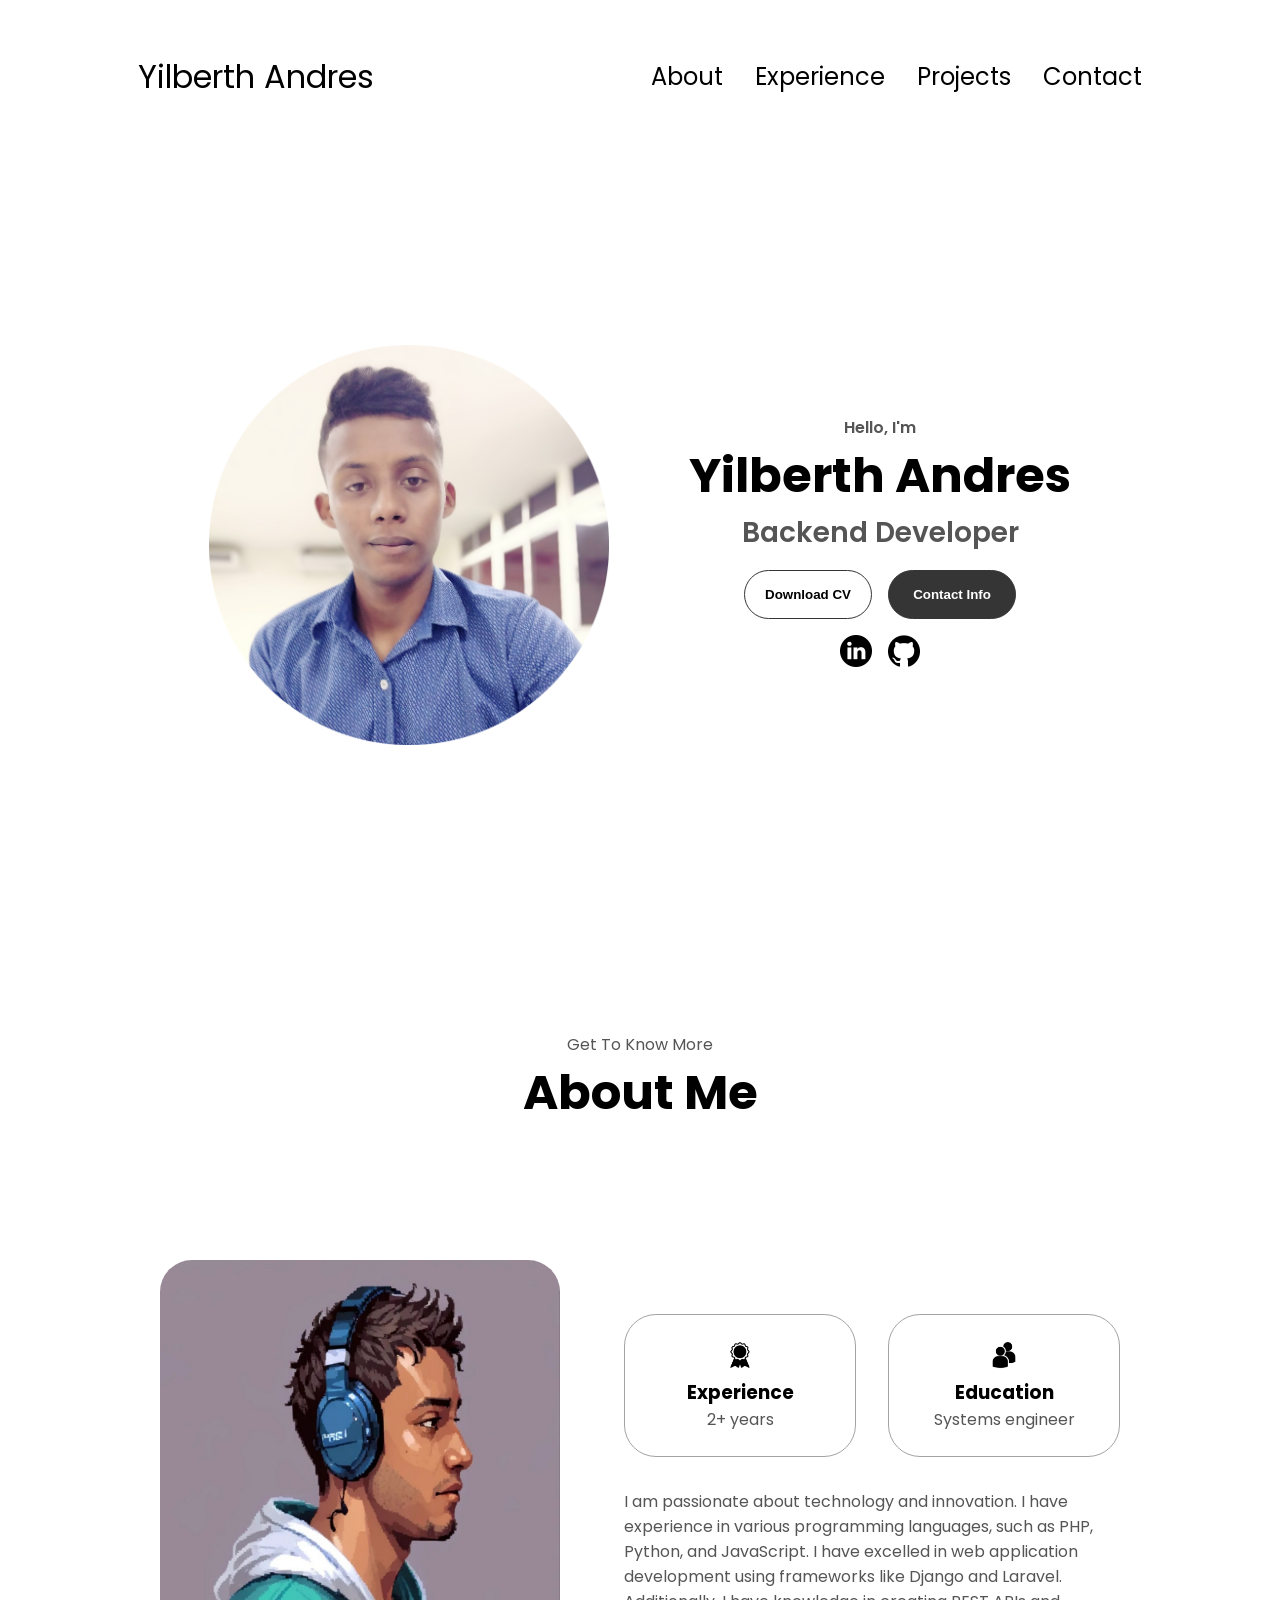
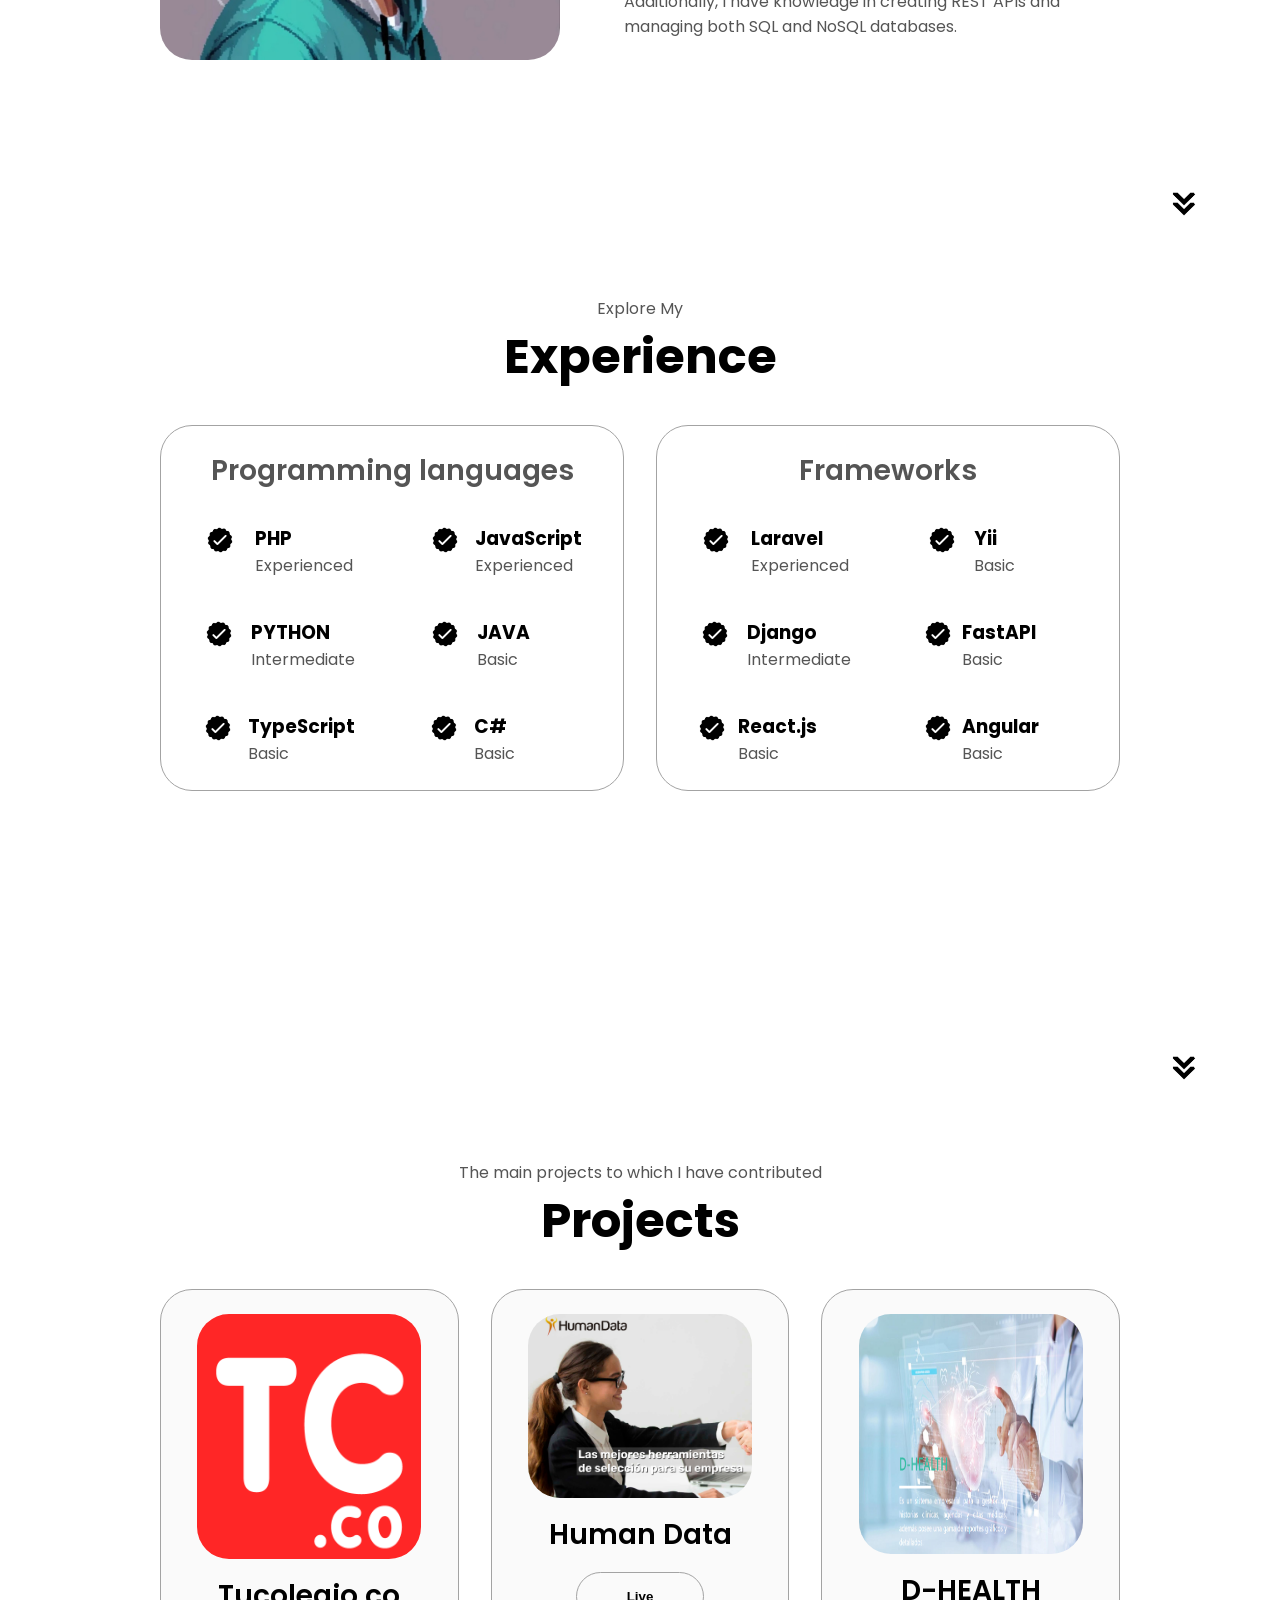
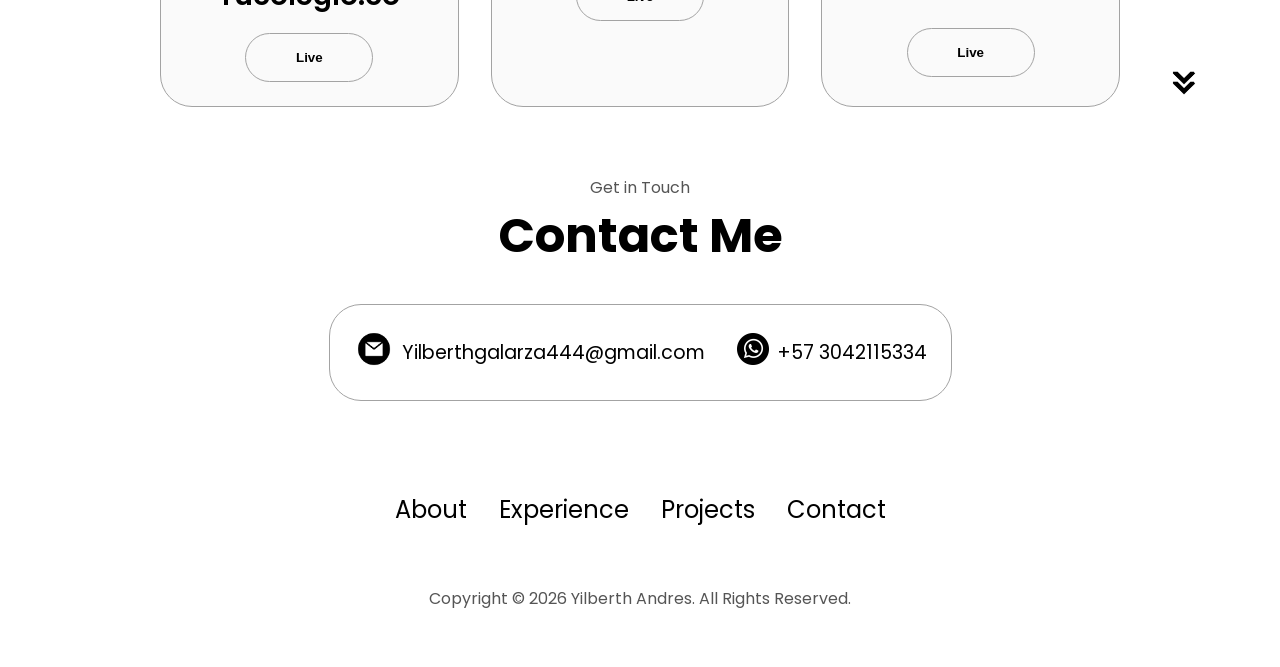
==== index.html @ 3571b776 "first commit" ====
<!DOCTYPE html>
<html lang="en">
  <head>
    <meta charset="UTF-8" />
    <meta http-equiv="X-UA-Compatible" content="IE=edge" />
    <meta name="viewport" content="width=device-width, initial-scale=1.0" />
    <title>Portfolio</title>
    <link rel="icon" href="assets\favicon.ico" type="image/x-icon">
    <link rel="shortcut icon" href="assets\favicon.ico" type="image/x-icon">
    <link rel="stylesheet" href="style.css" />
    <link rel="stylesheet" href="mediaqueries.css" />
  </head>
  <body>
    <nav id="desktop-nav">
      <div class="logo">Yilberth Andres</div>
      <div>
        <ul class="nav-links">
          <li><a href="#about">About</a></li>
          <li><a href="#experience">Experience</a></li>
          <li><a href="#projects">Projects</a></li>
          <li><a href="#contact">Contact</a></li>
        </ul>
      </div>
    </nav>
    <nav id="hamburger-nav">
      <div class="logo">Yilberth Andres</div>
      <div class="hamburger-menu">
        <div class="hamburger-icon" onclick="toggleMenu()">
          <span></span>
          <span></span>
          <span></span>
        </div>
        <div class="menu-links">
          <li><a href="#about" onclick="toggleMenu()">About</a></li>
          <li><a href="#experience" onclick="toggleMenu()">Experience</a></li>
          <li><a href="#projects" onclick="toggleMenu()">Projects</a></li>
          <li><a href="#contact" onclick="toggleMenu()">Contact</a></li>
        </div>
      </div>
    </nav>
    <section id="profile">
      <div class="section__pic-container">
        <img src="assets/perfil.png" alt="Yilberth Andres profile picture" />
      </div>
      <div class="section__text">
        <p class="section__text__p1">Hello, I'm</p>
        <h1 class="title">Yilberth Andres</h1>
        <p class="section__text__p2">Backend Developer</p>
        <div class="btn-container">
          <button
            class="btn btn-color-2"
            onclick="window.open('./assets/hv.pdf')"
          >
            Download CV
          </button>
          <button class="btn btn-color-1" onclick="location.href='#contact'">
            Contact Info
          </button>
        </div>
        <div id="socials-container">
          <a href="https://www.linkedin.com/in/yilberth-galarza-25a863248/" target="_blank">
              <img src="./assets/linkedin.png" alt="My LinkedIn profile" class="icon">
          </a>
          <a href="https://github.com/YilberthAndres" target="_blank">
              <img src="./assets/github.png" alt="My Github profile" class="icon">
          </a>
      </div>
      
      </div>
    </section>
    <section id="about">
      <p class="section__text__p1">Get To Know More</p>
      <h1 class="title">About Me</h1>
      <div class="section-container">
        <div class="section__pic-container">
          <img
            src="./assets/perfil2.jpg"
            alt="Profile picture"
            class="about-pic"
          />
        </div>
        <div class="about-details-container">
          <div class="about-containers">
            <div class="details-container">
              <img
                src="./assets/experience.png"
                alt="Experience icon"
                class="icon"
              />
              <h3>Experience</h3>
              <p>2+ years <br /></p>
            </div>
            <div class="details-container">
              <img
                src="./assets/education.png"
                alt="Education icon"
                class="icon"
              />
              <h3>Education</h3>
              <p>Systems engineer</p>
            </div>
          </div>
          <div class="text-container">
            <p>
              I am passionate about technology and innovation. I have experience
              in various programming languages, such as PHP, Python, and
              JavaScript. I have excelled in web application development using
              frameworks like Django and Laravel. Additionally, I have knowledge
              in creating REST APIs and managing both SQL and NoSQL databases.
            </p>
          </div>
        </div>
      </div>
      <img
        src="./assets/arrow.png"
        alt="Arrow icon"
        class="icon arrow"
        onclick="location.href='#experience'"
      />
    </section>
    <section id="experience">
      <p class="section__text__p1">Explore My</p>
      <h1 class="title">Experience</h1>
      <div class="experience-details-container">
        <div class="about-containers">
          <div class="details-container">
            <h2 class="experience-sub-title">Programming languages</h2>
            <div class="article-container">
              <article>
                <img
                  src="./assets/checkmark.png"
                  alt="Experience icon"
                  class="icon"
                />
                <div>
                  <h3>PHP</h3>
                  <p>Experienced</p>
                </div>
              </article>
              <article>
                <img
                  src="./assets/checkmark.png"
                  alt="Experience icon"
                  class="icon"
                />
                <div>
                  <h3>JavaScript</h3>
                  <p>Experienced</p>
                </div>
              </article>
              <article>
                <img
                  src="./assets/checkmark.png"
                  alt="Experience icon"
                  class="icon"
                />
                <div>
                  <h3>PYTHON</h3>
                  <p>Intermediate</p>
                </div>
              </article>
              <article>
                <img
                  src="./assets/checkmark.png"
                  alt="Experience icon"
                  class="icon"
                />
                <div>
                  <h3>
                    JAVA&nbsp;&nbsp;&nbsp;&nbsp;&nbsp;&nbsp;&nbsp;&nbsp;&nbsp;&nbsp;&nbsp;&nbsp;&nbsp;
                  </h3>
                  <p>Basic</p>
                </div>
              </article>
              <article>
                <img
                  src="./assets/checkmark.png"
                  alt="Experience icon"
                  class="icon"
                />
                <div>
                  <h3>TypeScript</h3>
                  <p>Basic</p>
                </div>
              </article>
              <article>
                <img
                  src="./assets/checkmark.png"
                  alt="Experience icon"
                  class="icon"
                />
                <div>
                  <h3>
                    C#&nbsp;&nbsp;&nbsp;&nbsp;&nbsp;&nbsp;&nbsp;&nbsp;&nbsp;&nbsp;&nbsp;&nbsp;&nbsp;&nbsp;&nbsp;&nbsp;&nbsp;&nbsp;&nbsp;
                  </h3>
                  <p>Basic</p>
                </div>
              </article>
            </div>
          </div>
          <div class="details-container">
            <h2 class="experience-sub-title">Frameworks</h2>
            <div class="article-container">
              <article>
                <img
                  src="./assets/checkmark.png"
                  alt="Experience icon"
                  class="icon"
                />
                <div>
                  <h3>Laravel</h3>
                  <p>Experienced</p>
                </div>
              </article>
              <article>
                <img
                  src="./assets/checkmark.png"
                  alt="Experience icon"
                  class="icon"
                />
                <div>
                  <h3>
                    Yii&nbsp;&nbsp;&nbsp;&nbsp;&nbsp;&nbsp;&nbsp;&nbsp;&nbsp;&nbsp;&nbsp;&nbsp;&nbsp;&nbsp;&nbsp;&nbsp;&nbsp;&nbsp;&nbsp;&nbsp;
                  </h3>
                  <p>Basic</p>
                </div>
              </article>
              <article>
                <img
                  src="./assets/checkmark.png"
                  alt="Experience icon"
                  class="icon"
                />
                <div>
                  <h3>Django</h3>
                  <p>Intermediate</p>
                </div>
              </article>
              <article>
                <img
                  src="./assets/checkmark.png"
                  alt="Experience icon"
                  class="icon"
                />
                <div>
                  <h3>
                    FastAPI&nbsp;&nbsp;&nbsp;&nbsp;&nbsp;&nbsp;&nbsp;&nbsp;&nbsp;&nbsp;&nbsp;&nbsp;&nbsp;&nbsp;
                  </h3>
                  <p>Basic</p>
                </div>
              </article>
              <article>
                <img
                  src="./assets/checkmark.png"
                  alt="Experience icon"
                  class="icon"
                />
                <div>
                  <h3>
                    React.js&nbsp;&nbsp;&nbsp;&nbsp;&nbsp;&nbsp;&nbsp;&nbsp;&nbsp;
                  </h3>
                  <p>Basic</p>
                </div>
              </article>
              <article>
                <img
                  src="./assets/checkmark.png"
                  alt="Experience icon"
                  class="icon"
                />
                <div>
                  <h3>
                    Angular&nbsp;&nbsp;&nbsp;&nbsp;&nbsp;&nbsp;&nbsp;&nbsp;&nbsp;&nbsp;&nbsp;&nbsp;&nbsp;&nbsp;
                  </h3>
                  <p>Basic</p>
                </div>
              </article>
            </div>
          </div>
        </div>
      </div>
      <img
        src="./assets/arrow.png"
        alt="Arrow icon"
        class="icon arrow"
        onclick="location.href='#projects'"
      />
    </section>
    <section id="projects">
      <p class="section__text__p1">The main projects to which I have contributed</p>
      <h1 class="title">Projects</h1>
      <div class="experience-details-container">
        <div class="about-containers">
            <div class="details-container color-container">
                <div class="article-container">
                    <img src="./assets/tc.png" alt="Tucolegio.co" class="project-img" style="height: 245px;">
                </div>
                <h2 class="experience-sub-title project-title">Tucolegio.co</h2>
                <div class="btn-container">
                    <!-- <button class="btn btn-color-2 project-btn">
                        Info
                    </button> -->
                    <a href="https://tucolegio.co" target="_blank">
                        <button class="btn btn-color-2 project-btn">
                            Live
                        </button>
                    </a>
                </div>
            </div>
            <div class="details-container color-container">
                <div class="article-container">
                    <img src="./assets/hd.png" alt="Human Data" class="project-img" style="height: 90%;">
                </div>
                <h2 class="experience-sub-title project-title">Human Data</h2>
                <div class="btn-container">
                    <!-- <button class="btn btn-color-2 project-btn">
                        Info
                    </button> -->
                    <a href="https://humandata.com.co/" target="_blank">
                        <button class="btn btn-color-2 project-btn">
                            Live
                        </button>
                    </a>
                </div>
            </div>
            <div class="details-container color-container">
                <div class="article-container">
                    <img src="./assets/h.png" alt="D-HEALTH" class="project-img" style="height: 240px;">
                </div>
                <h2 class="experience-sub-title project-title">D-HEALTH</h2>
                <div class="btn-container">
                    <!-- <button class="btn btn-color-2 project-btn">
                        Info
                    </button> -->
                    <a  target="_blank">
                        <button class="btn btn-color-2 project-btn">
                            Live
                        </button>
                    </a>
                </div>
            </div>
        </div>
    </div>
    
      <img
        src="./assets/arrow.png"
        alt="Arrow icon"
        class="icon arrow"
        onclick="location.href='#contact'"
      />
    </section>
    <section id="contact">
      <p class="section__text__p1">Get in Touch</p>
      <h1 class="title">Contact Me</h1>
      <div class="contact-info-upper-container">
        <div class="contact-info-container">
            <a href="mailto:yilberthgalarza444@gmail.com" target="_blank">
                <img src="./assets/email.png" alt="Email icon" class="icon contact-icon email-icon">
            </a>
            <p><a href="mailto:yilberthgalarza444@gmail.com" target="_blank">Yilberthgalarza444@gmail.com</a></p>
        </div>
        <div class="contact-info-container">
            <a href="https://wa.me/+573042115334" target="_blank">
                <img src="./assets/whatsapp.png" alt="Whatsapp icon" class="icon contact-icon">
            </a>
            <p><a href="https://wa.me/+573042115334" target="_blank">+57 3042115334</a></p>
        </div>
    </div>
    
    </section>
    <footer>
      <nav>
        <div class="nav-links-container">
          <ul class="nav-links">
            <li><a href="#about">About</a></li>
            <li><a href="#experience">Experience</a></li>
            <li><a href="#projects">Projects</a></li>
            <li><a href="#contact">Contact</a></li>
          </ul>
        </div>
      </nav>
      <p>Copyright &#169; <span id="year"></span> Yilberth Andres. All Rights Reserved.</p>
    </footer>
    <script src="script.js?v1"></script>
  </body>
</html>
---- style.css ----
/* GENERAL */

@import url("https://fonts.googleapis.com/css2?family=Poppins:wght@300;400;500;600&display=swap");

* {
  margin: 0;
  padding: 0;
}

body {
  font-family: "Poppins", sans-serif;
}

html {
  scroll-behavior: smooth;
}

p {
  color: rgb(85, 85, 85);
}

/* TRANSITION */

a,
.btn {
  transition: all 300ms ease;
}

/* DESKTOP NAV */

nav,
.nav-links {
  display: flex;
}

nav {
  justify-content: space-around;
  align-items: center;
  height: 17vh;
}

.nav-links {
  gap: 2rem;
  list-style: none;
  font-size: 1.5rem;
}

a {
  color: black;
  text-decoration: none;
  text-decoration-color: white;
}

a:hover {
  color: grey;
  text-decoration: underline;
  text-underline-offset: 1rem;
  text-decoration-color: rgb(181, 181, 181);
}

.logo {
  font-size: 2rem;
}

.logo:hover {
  cursor: default;
}

/* HAMBURGER MENU */

#hamburger-nav {
  display: none;
}

.hamburger-menu {
  position: relative;
  display: inline-block;
}

.hamburger-icon {
  display: flex;
  flex-direction: column;
  justify-content: space-between;
  height: 24px;
  width: 30px;
  cursor: pointer;
}

.hamburger-icon span {
  width: 100%;
  height: 2px;
  background-color: black;
  transition: all 0.3 ease-in-out;
}

.menu-links {
  position: absolute;
  top: 100%;
  right: 0;
  background-color: white;
  width: fit-content;
  max-height: 0;
  overflow: hidden;
  transition: all 0.3 ease-in-out;
}

.menu-links a {
  display: block;
  padding: 10px;
  text-align: center;
  font-size: 1.5rem;
  color: black;
  text-decoration: none;
  transition: all 0.3 ease-in-out;
}

.menu-links li {
  list-style: none;
}

.menu-links.open {
  max-height: 300px;
}

.hamburger-icon.open span:first-child {
  transform: rotate(45deg) translate(10px, 5px);
}

.hamburger-icon.open span:nth-child(2) {
  opacity: 0;
}

.hamburger-icon.open span:last-child {
  transform: rotate(-45deg) translate(10px, -5px);
}

.hamburger-icon span:first-child {
  transform: none;
}

.hamburger-icon span:first-child {
  opacity: 1;
}

.hamburger-icon span:first-child {
  transform: none;
}

/* SECTIONS */

section {
  padding-top: 4vh;
  height: 96vh;
  margin: 0 10rem;
  box-sizing: border-box;
  min-height: fit-content;
}

.section-container {
  display: flex;
}

/* PROFILE SECTION */

#profile {
  display: flex;
  justify-content: center;
  gap: 5rem;
  height: 80vh;
}

.section__pic-container {
  display: flex;
  height: 400px;
  width: 400px;
  margin: auto 0;
}

.section__text {
  align-self: center;
  text-align: center;
}

.section__text p {
  font-weight: 600;
}

.section__text__p1 {
  text-align: center;
}

.section__text__p2 {
  font-size: 1.75rem;
  margin-bottom: 1rem;
}

.title {
  font-size: 3rem;
  text-align: center;
}

#socials-container {
  display: flex;
  justify-content: center;
  margin-top: 1rem;
  gap: 1rem;
}

/* ICONS */

.icon {
  cursor: pointer;
  height: 2rem;
}

/* BUTTONS */

.btn-container {
  display: flex;
  justify-content: center;
  gap: 1rem;
}

.btn {
  font-weight: 600;
  transition: all 300ms ease;
  padding: 1rem;
  width: 8rem;
  border-radius: 2rem;
}

.btn-color-1,
.btn-color-2 {
  border: rgb(53, 53, 53) 0.1rem solid;
}

.btn-color-1:hover,
.btn-color-2:hover {
  cursor: pointer;
}

.btn-color-1,
.btn-color-2:hover {
  background: rgb(53, 53, 53);
  color: white;
}

.btn-color-1:hover {
  background: rgb(0, 0, 0);
}

.btn-color-2 {
  background: none;
}

.btn-color-2:hover {
  border: rgb(255, 255, 255) 0.1rem solid;
}

.btn-container {
  gap: 1rem;
}

/* ABOUT SECTION */

#about {
  position: relative;
}

.about-containers {
  gap: 2rem;
  margin-bottom: 2rem;
  margin-top: 2rem;
}

.about-details-container {
  justify-content: center;
  flex-direction: column;
}

.about-containers,
.about-details-container {
  display: flex;
}

.about-pic {
  border-radius: 2rem;
}

.arrow {
  position: absolute;
  right: -5rem;
  bottom: 2.5rem;
}

.details-container {
  padding: 1.5rem;
  flex: 1;
  background: white;
  border-radius: 2rem;
  border: rgb(53, 53, 53) 0.1rem solid;
  border-color: rgb(163, 163, 163);
  text-align: center;
}

.section-container {
  gap: 4rem;
  height: 80%;
}

.section__pic-container {
  height: 400px;
  width: 400px;
  margin: auto 0;
}

/* EXPERIENCE SECTION */

#experience {
  position: relative;
}

.experience-sub-title {
  color: rgb(85, 85, 85);
  font-weight: 600;
  font-size: 1.75rem;
  margin-bottom: 2rem;
}

.experience-details-container {
  display: flex;
  justify-content: center;
  flex-direction: column;
}

.article-container {
  display: flex;
  text-align: initial;
  flex-wrap: wrap;
  flex-direction: row;
  gap: 2.5rem;
  justify-content: space-around;
}

article {
  display: flex;
  width: 10rem;
  justify-content: space-around;
  gap: 0.5rem;
}

article .icon {
  cursor: default;
}

/* PROJECTS SECTION */

#projects {
  position: relative;
}

.color-container {
  border-color: rgb(163, 163, 163);
  background: rgb(250, 250, 250);
}

.project-img {
  border-radius: 2rem;
  width: 90%;
  
}

.project-title {
  margin: 1rem;
  color: black;
}

.project-btn {
  color: black;
  border-color: rgb(163, 163, 163);
}

/* CONTACT */

#contact {
  display: flex;
  justify-content: center;
  flex-direction: column;
  height: 70vh;
}

.contact-info-upper-container {
  display: flex;
  justify-content: center;
  border-radius: 2rem;
  border: rgb(53, 53, 53) 0.1rem solid;
  border-color: rgb(163, 163, 163);
  background: (250, 250, 250);
  margin: 2rem auto;
  padding: 0.5rem;
}

.contact-info-container {
  display: flex;
  align-items: center;
  justify-content: center;
  gap: 0.5rem;
  margin: 1rem;
}

.contact-info-container p {
  font-size: larger;
}

.contact-icon {
  cursor: default;
}

.email-icon {
  height: 2.5rem;
}

/* FOOTER SECTION */

footer {
  height: 26vh;
  margin: 0 1rem;
}

footer p {
  text-align: center;
}
---- mediaqueries.css ----
@media screen and (max-width: 1400px) {
  #profile {
    height: 83vh;
    margin-bottom: 6rem;
  }
  .about-containers {
    flex-wrap: wrap;
  }
  #contact,
  #projects {
    height: fit-content;
  }
}

@media screen and (max-width: 1200px) {
  #desktop-nav {
    display: none;
  }
  #hamburger-nav {
    display: flex;
  }
  #experience,
  .experience-details-container {
    margin-top: 2rem;
  }
  #profile,
  .section-container {
    display: block;
  }
  .arrow {
    display: none;
  }
  section,
  .section-container {
    height: fit-content;
  }
  section {
    margin: 0 5%;
  }
  .section__pic-container {
    width: 275px;
    height: 275px;
    margin: 0 auto 2rem;
  }
  .about-containers {
    margin-top: 0;
  }
}

@media screen and (max-width: 600px) {
  #contact,
  footer {
    height: 40vh;
  }
  #profile {
    height: 83vh;
    margin-bottom: 0;
  }
  article {
    font-size: 1rem;
  }
  footer nav {
    height: fit-content;
    margin-bottom: 2rem;
  }
  .about-containers,
  .contact-info-upper-container,
  .btn-container {
    flex-wrap: wrap;
  }
  .contact-info-container {
    margin: 0;
  }
  .contact-info-container p,
  .nav-links li a {
    font-size: 1rem;
  }
  .experience-sub-title {
    font-size: 1.25rem;
  }
  .logo {
    font-size: 1.5rem;
  }
  .nav-links {
    flex-direction: column;
    gap: 0.5rem;
    text-align: center;
  }
  .section__pic-container {
    width: auto;
    height: 46vw;
    justify-content: center;
  }
  .section__text__p2 {
    font-size: 1.25rem;
  }
  .title {
    font-size: 2rem;
  }
  .text-container {
    text-align: justify;
  }
}
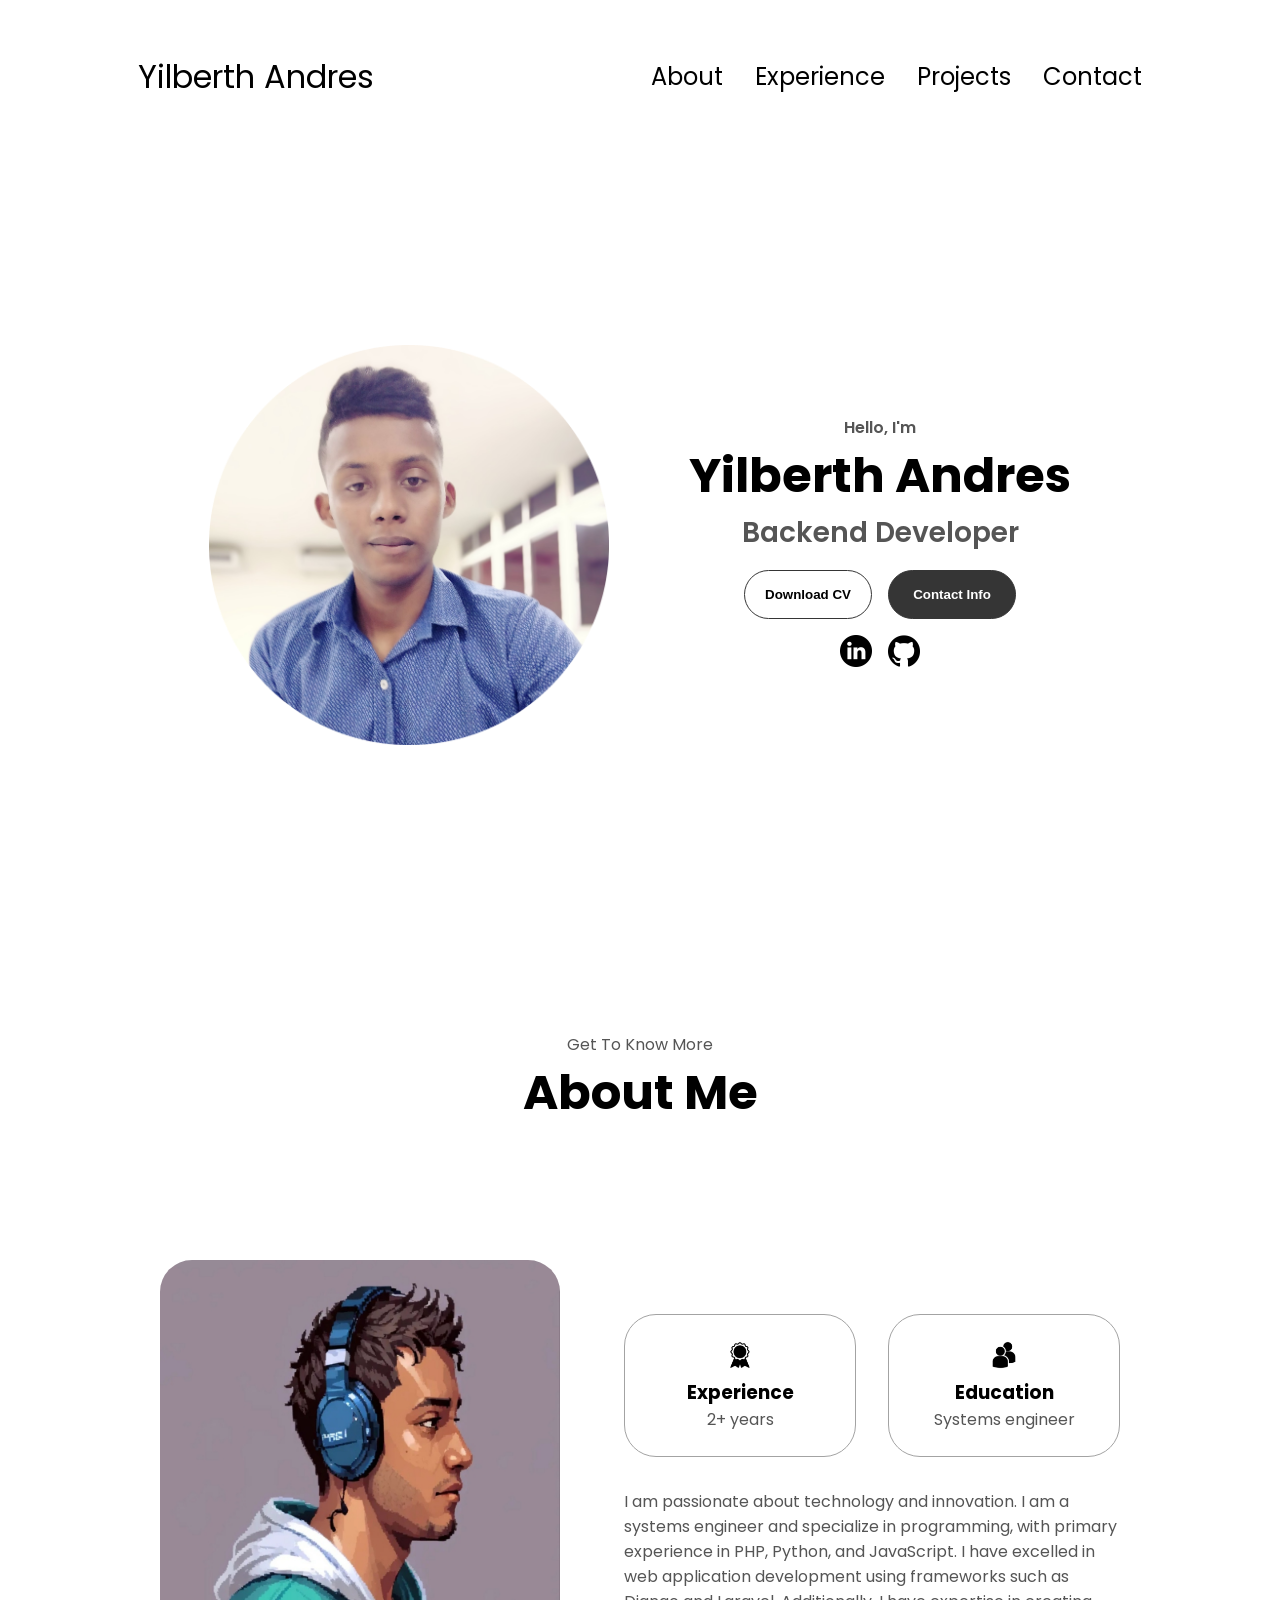
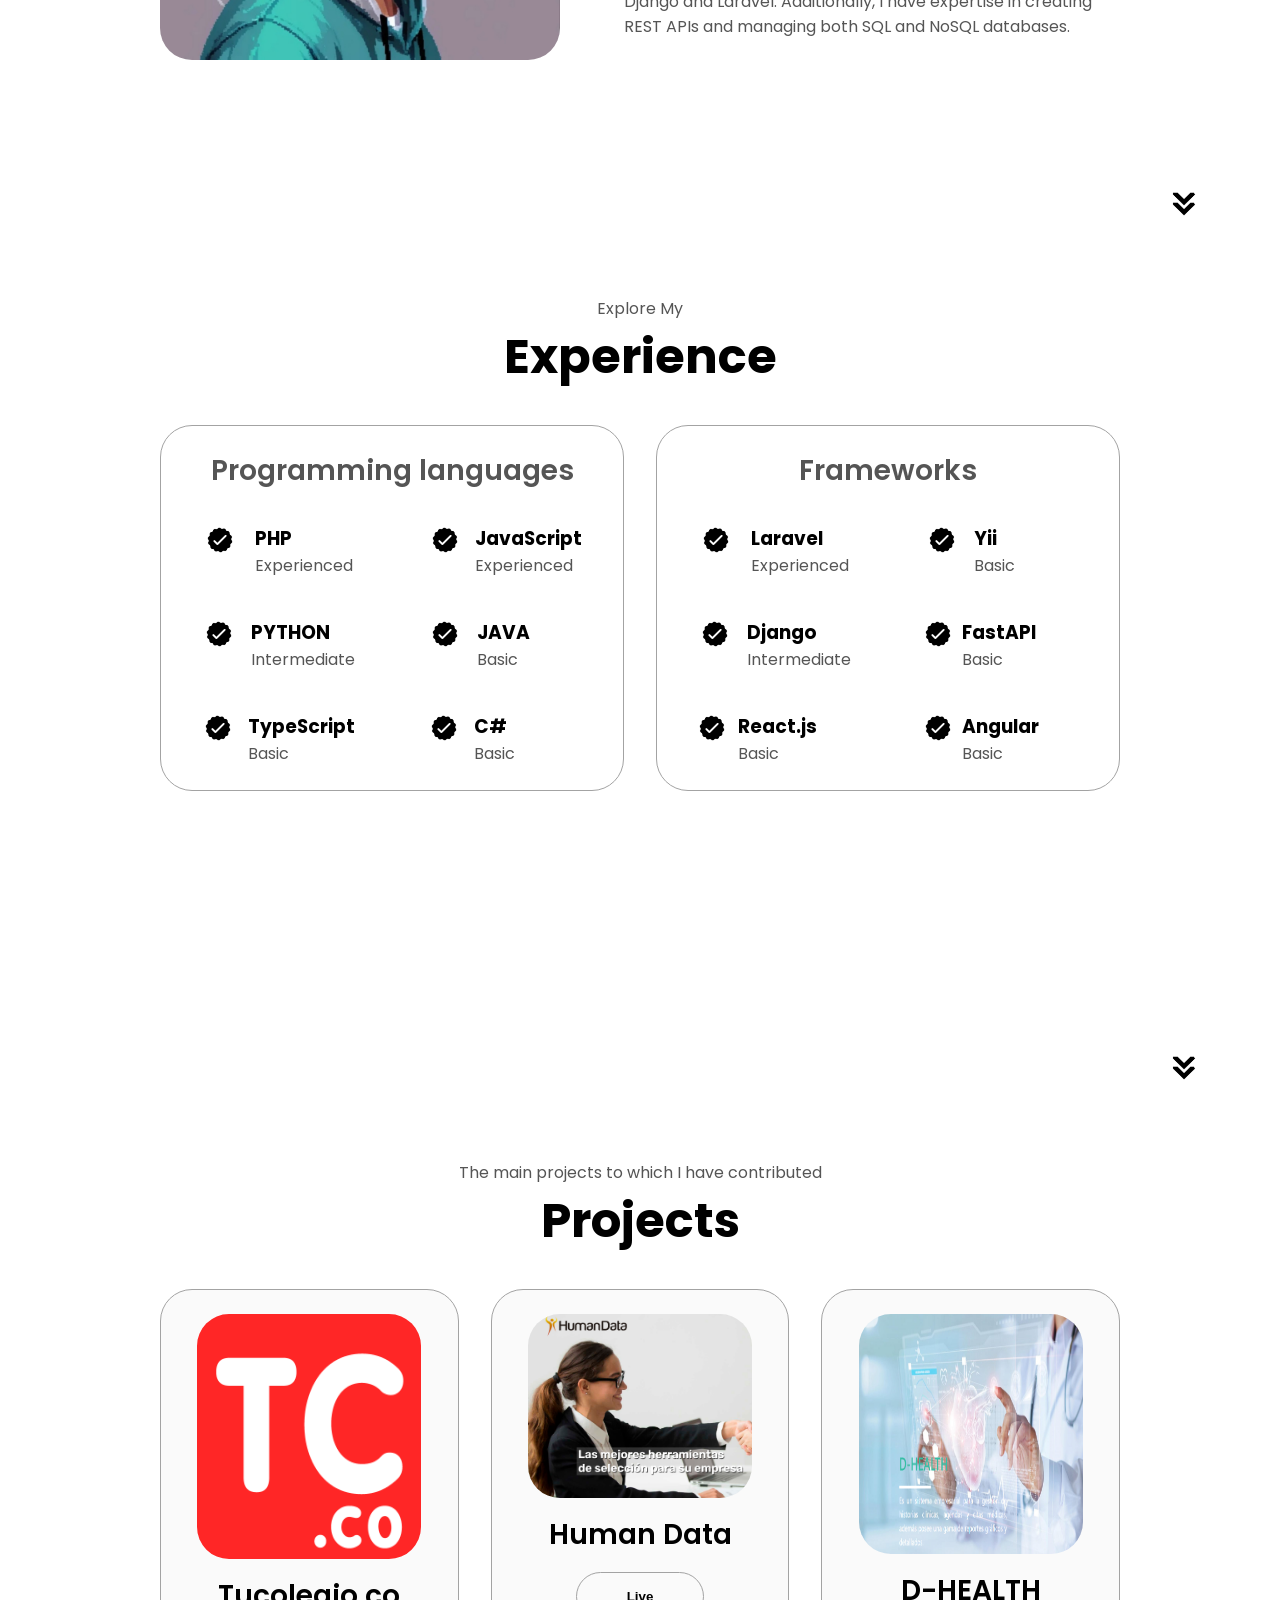
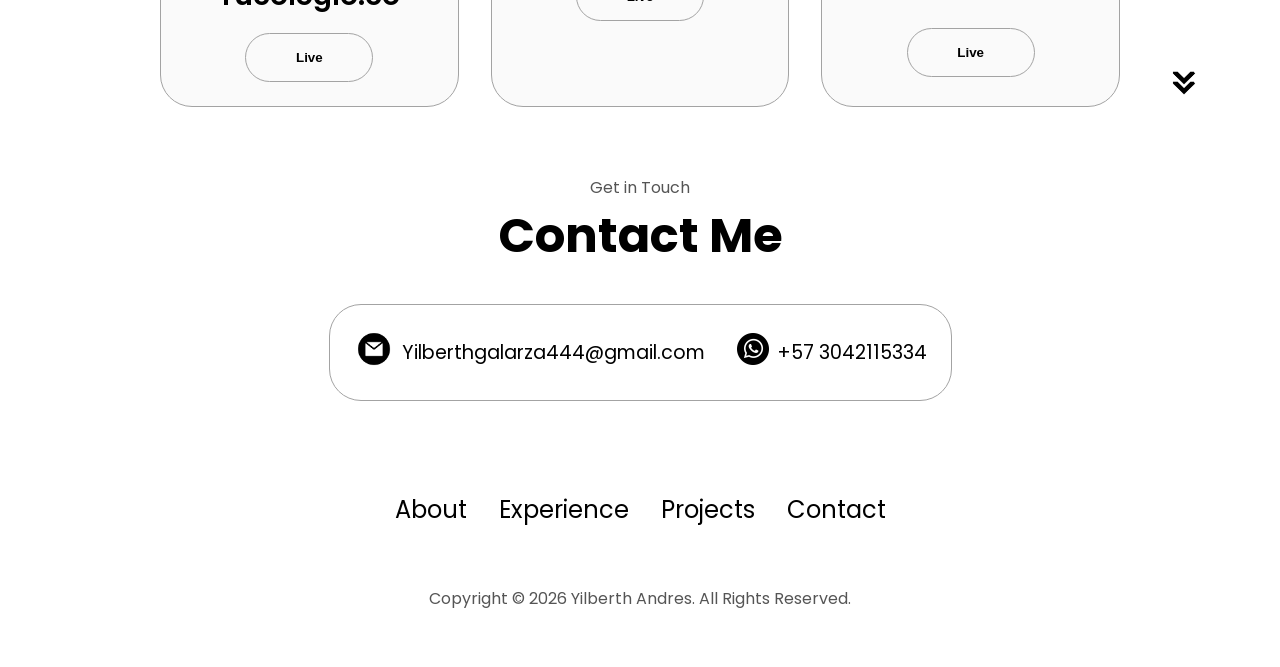
==== commit 3a98eec8: "cambio" ====
--- a/index.html
+++ b/index.html
@@ -102,11 +102,7 @@
           </div>
           <div class="text-container">
             <p>
-              I am passionate about technology and innovation. I have experience
-              in various programming languages, such as PHP, Python, and
-              JavaScript. I have excelled in web application development using
-              frameworks like Django and Laravel. Additionally, I have knowledge
-              in creating REST APIs and managing both SQL and NoSQL databases.
+              I am passionate about technology and innovation. I am a systems engineer and specialize in programming, with primary experience in PHP, Python, and JavaScript. I have excelled in web application development using frameworks such as Django and Laravel. Additionally, I have expertise in creating REST APIs and managing both SQL and NoSQL databases.
             </p>
           </div>
         </div>
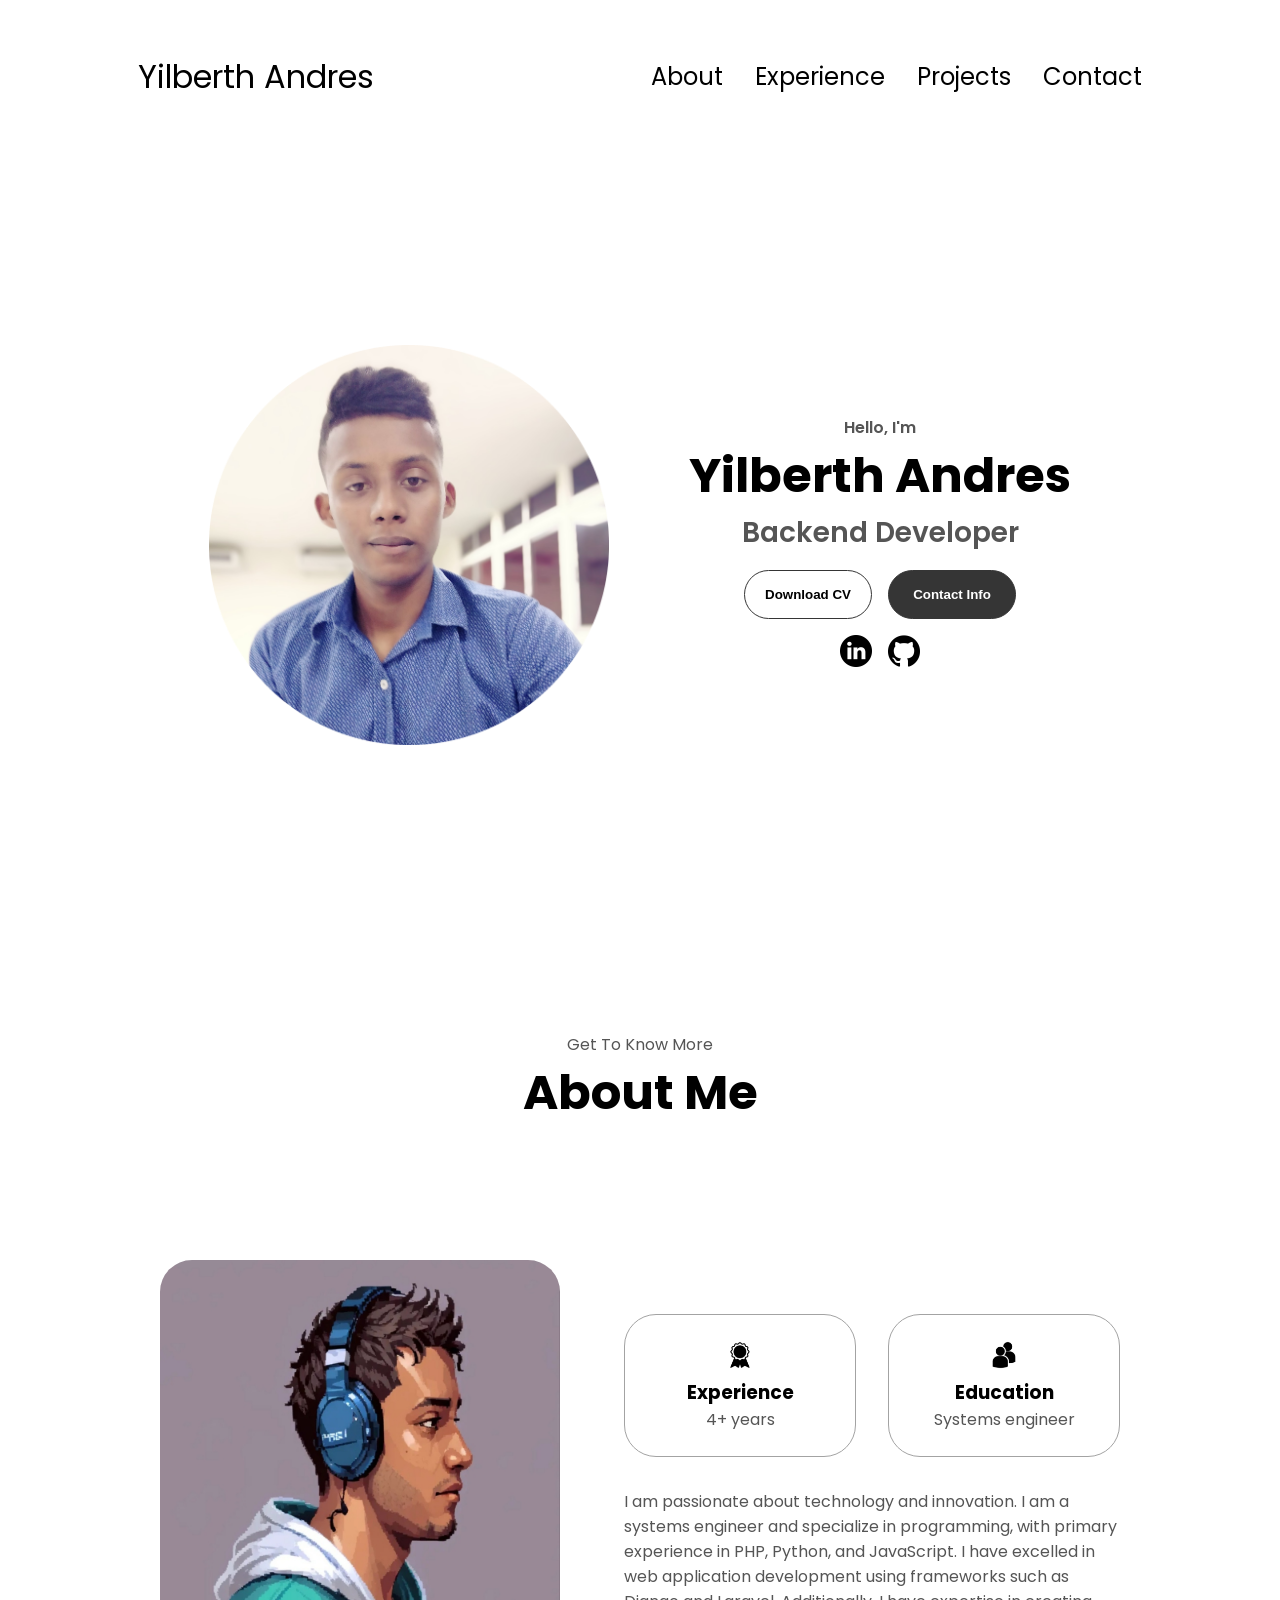
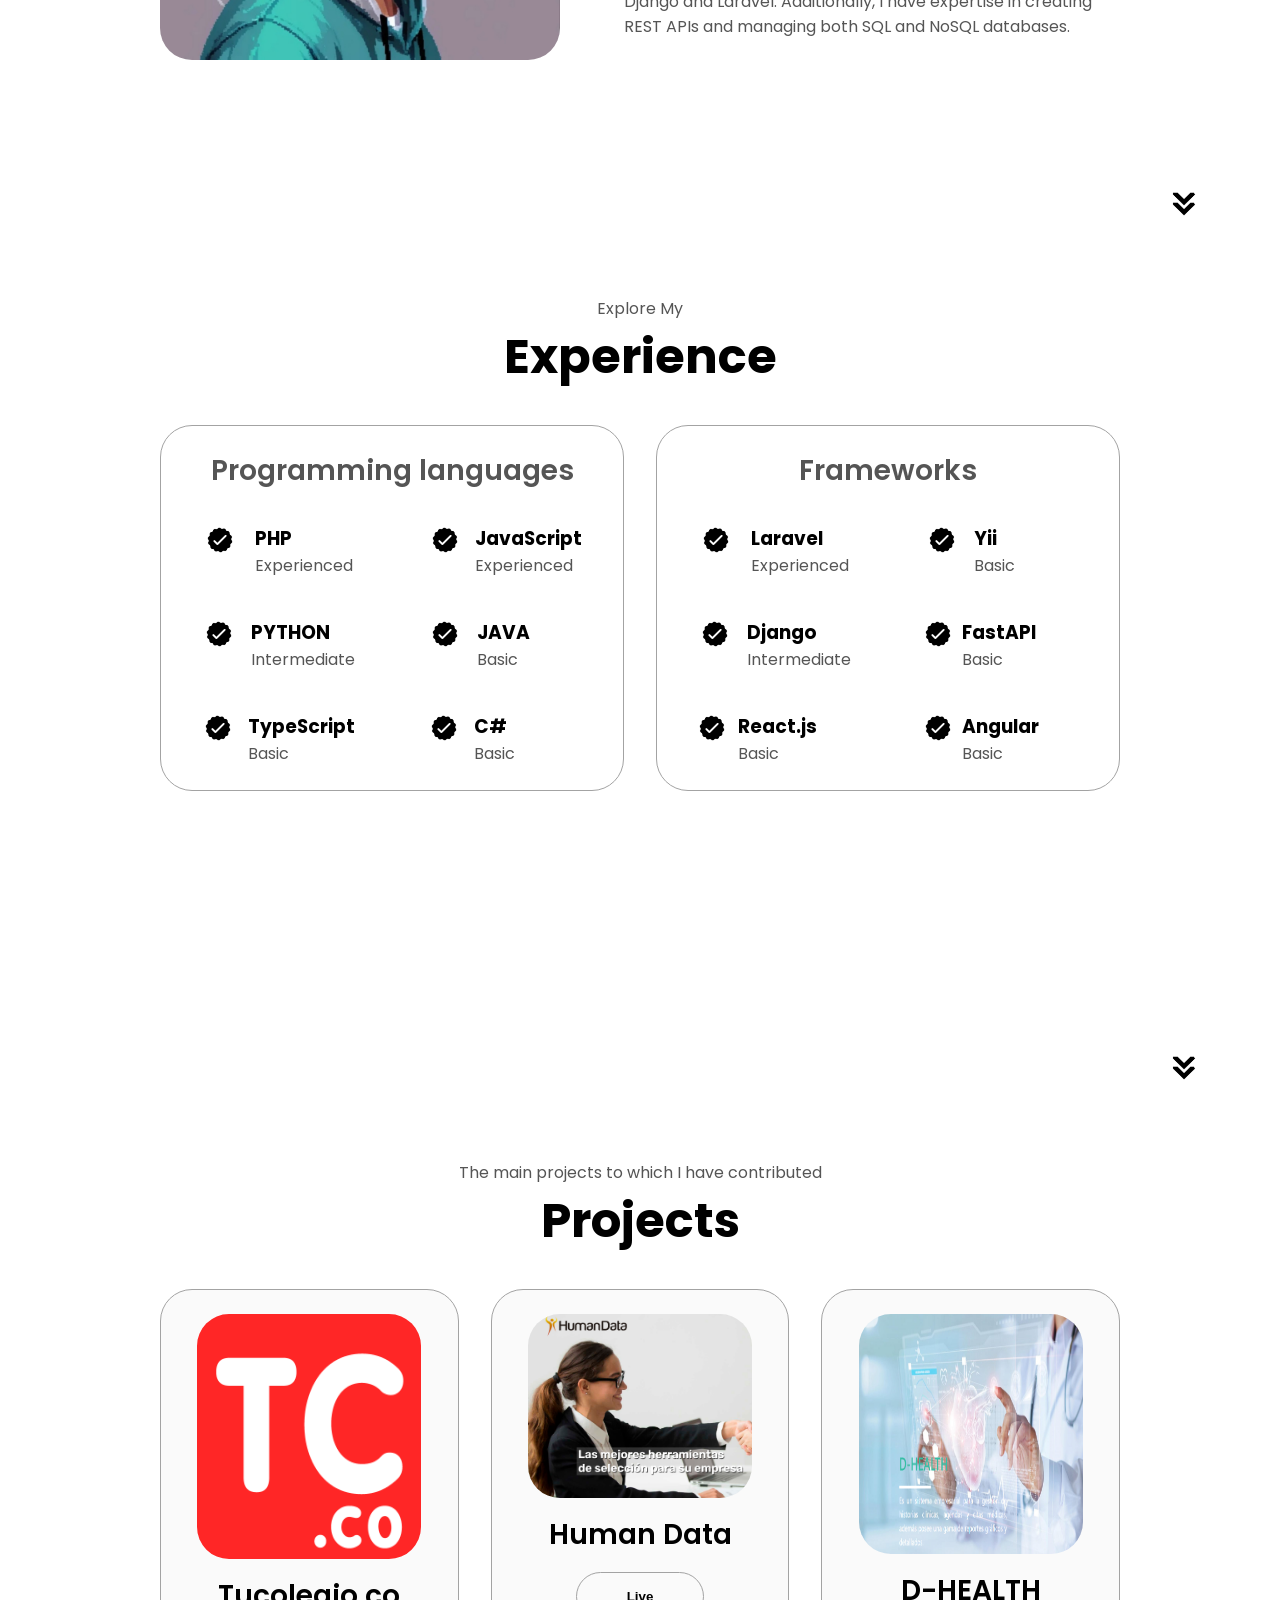
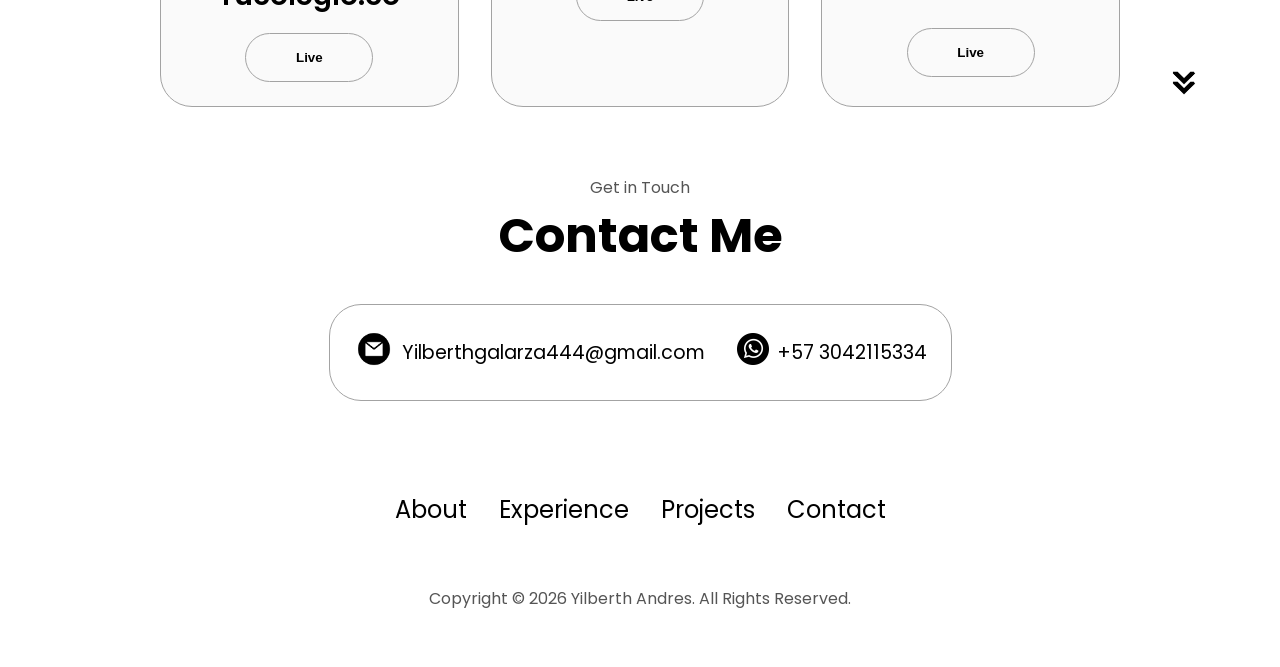
==== commit 74c8e492: "Update experience duration from 2 to 4 years" ====
--- a/index.html
+++ b/index.html
@@ -88,7 +88,7 @@
                 class="icon"
               />
               <h3>Experience</h3>
-              <p>2+ years <br /></p>
+              <p>4+ years <br /></p>
             </div>
             <div class="details-container">
               <img
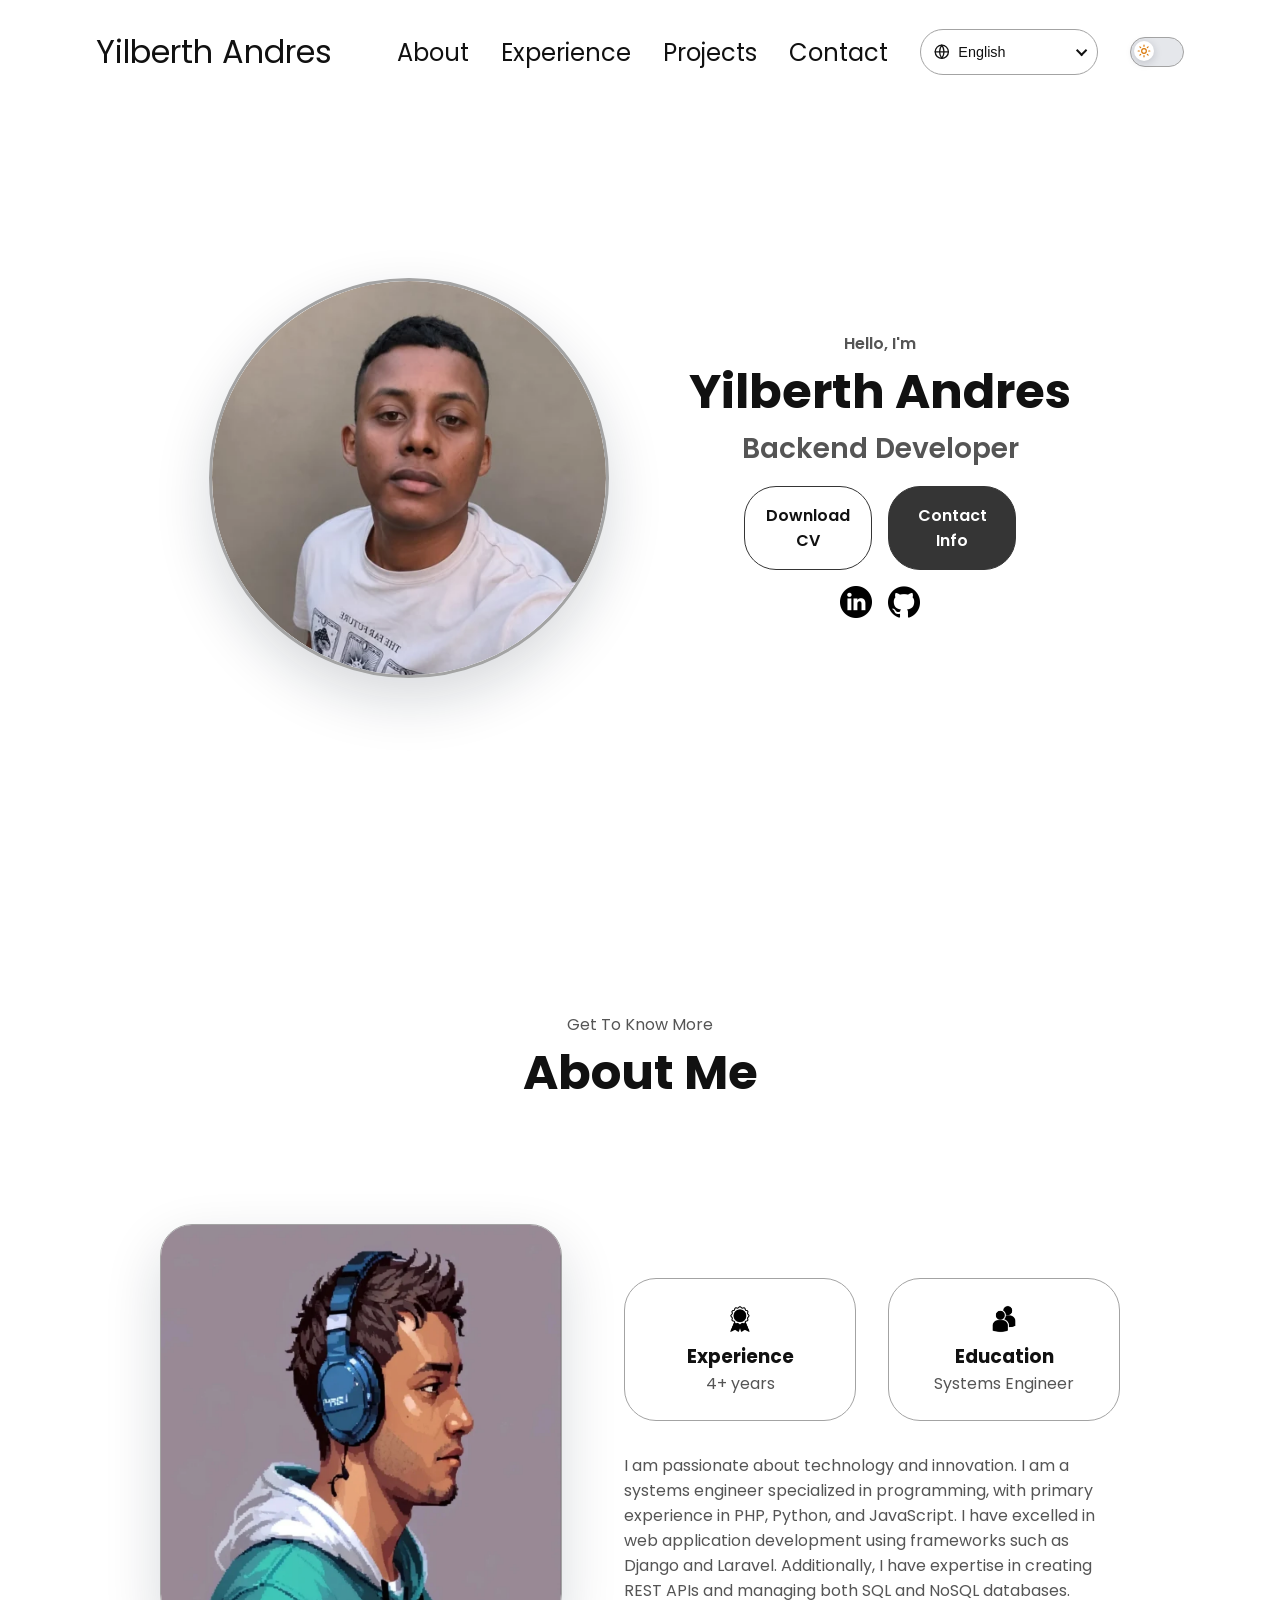
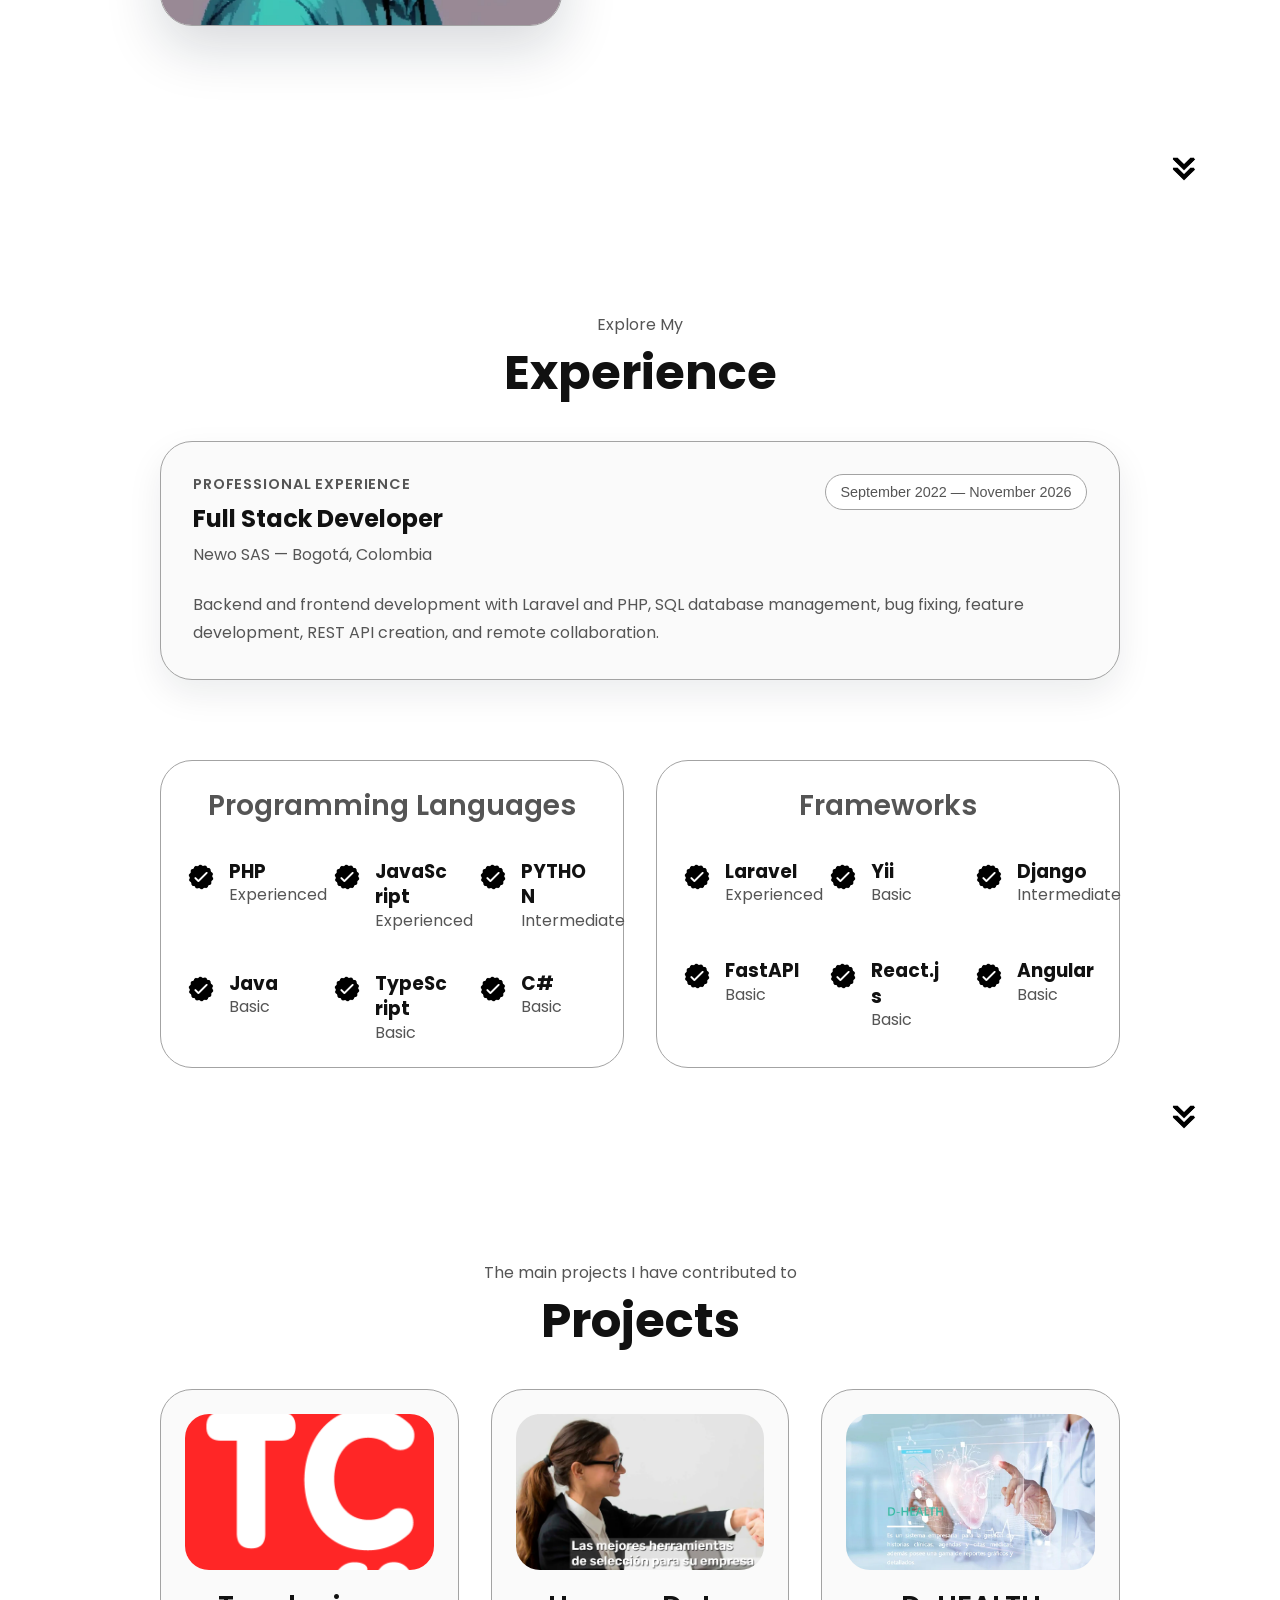
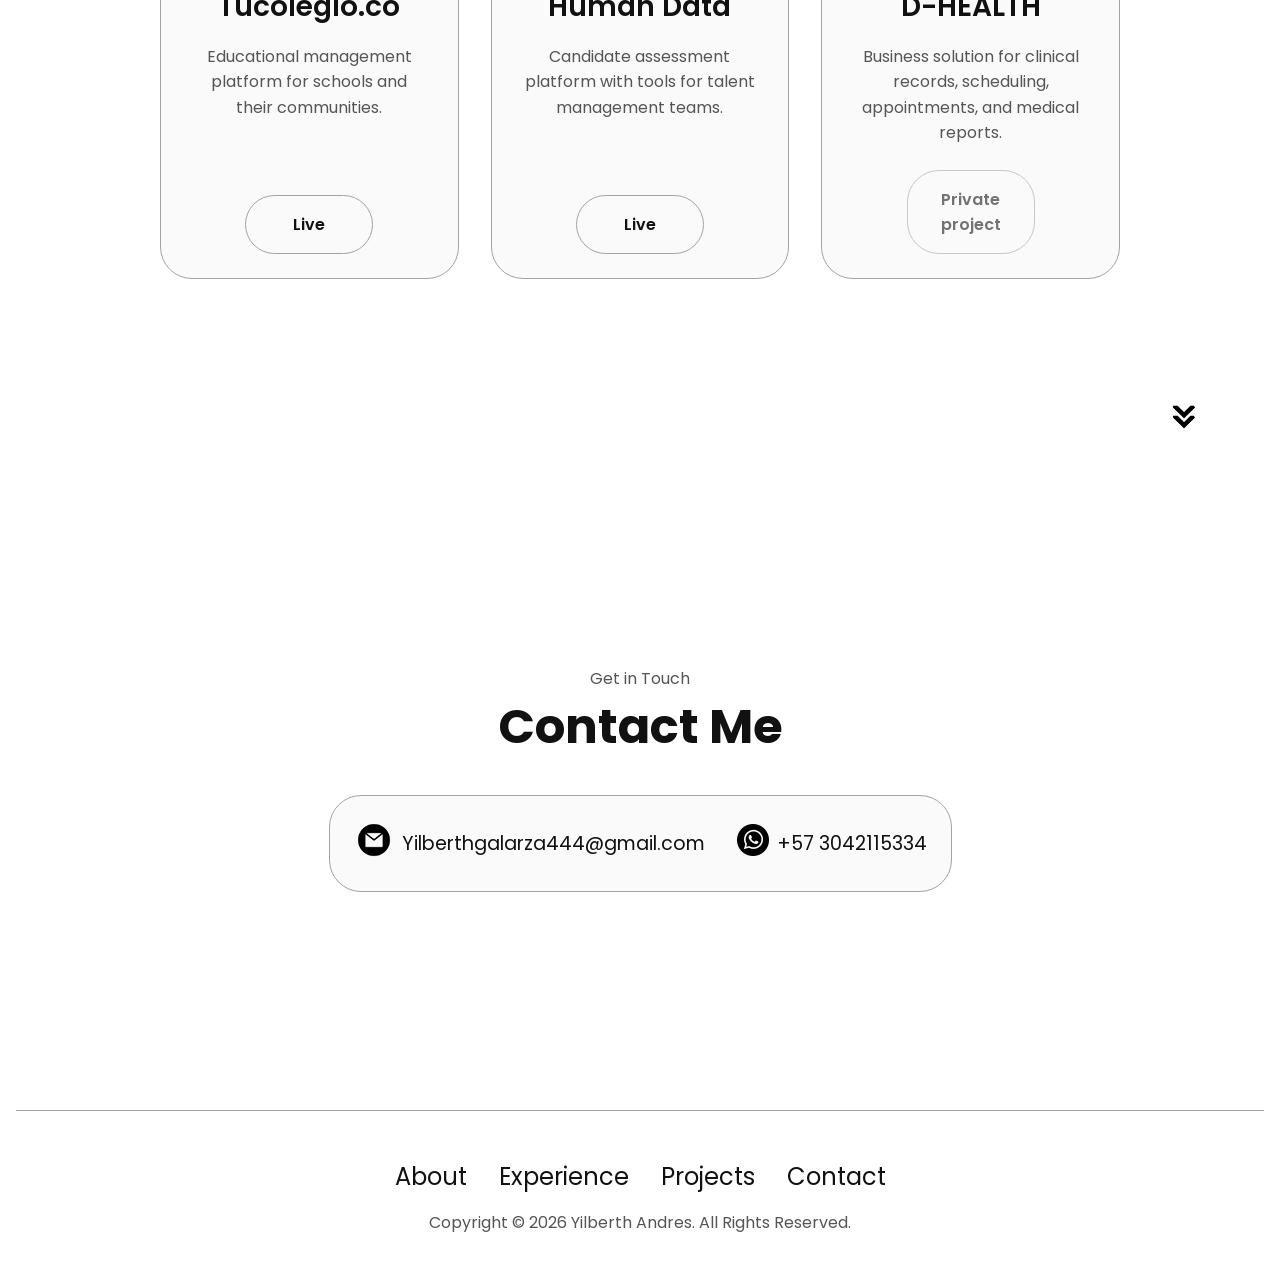
==== commit dd1b15fe: "feat: modernize portfolio experience" ====
--- a/index.html
+++ b/index.html
@@ -4,78 +4,240 @@
     <meta charset="UTF-8" />
     <meta http-equiv="X-UA-Compatible" content="IE=edge" />
     <meta name="viewport" content="width=device-width, initial-scale=1.0" />
-    <title>Portfolio</title>
-    <link rel="icon" href="assets\favicon.ico" type="image/x-icon">
-    <link rel="shortcut icon" href="assets\favicon.ico" type="image/x-icon">
-    <link rel="stylesheet" href="style.css" />
-    <link rel="stylesheet" href="mediaqueries.css" />
+    <meta name="theme-color" content="#ffffff" />
+    <meta name="author" content="Yilberth Andres" />
+    <meta
+      name="description"
+      content="Backend developer portfolio featuring experience with PHP, Python, JavaScript, Django, Laravel, REST APIs, SQL, and NoSQL."
+      data-i18n-content="meta.description"
+    />
+    <meta name="robots" content="index, follow" />
+    <link rel="canonical" href="https://yilberthandres.github.io/" />
+    <meta property="og:type" content="website" />
+    <meta property="og:url" content="https://yilberthandres.github.io/" />
+    <meta property="og:title" content="Yilberth Andres | Backend Developer" data-i18n-content="meta.title" />
+    <meta
+      property="og:description"
+      content="Backend developer portfolio featuring experience with PHP, Python, JavaScript, Django, Laravel, REST APIs, SQL, and NoSQL."
+      data-i18n-content="meta.description"
+    />
+    <meta property="og:image" content="https://yilberthandres.github.io/assets/images/profile/profile-social.jpg" />
+    <meta name="twitter:card" content="summary_large_image" />
+    <meta name="twitter:title" content="Yilberth Andres | Backend Developer" data-i18n-content="meta.title" />
+    <meta
+      name="twitter:description"
+      content="Backend developer portfolio featuring experience with PHP, Python, JavaScript, Django, Laravel, REST APIs, SQL, and NoSQL."
+      data-i18n-content="meta.description"
+    />
+    <meta name="twitter:image" content="https://yilberthandres.github.io/assets/images/profile/profile-social.jpg" />
+    <title>Yilberth Andres | Backend Developer</title>
+    <link rel="icon" href="assets/icons/favicon.ico" type="image/x-icon" />
+    <script>
+      (() => {
+        let savedTheme = null;
+
+        try {
+          savedTheme = localStorage.getItem("theme");
+        } catch {
+          // Use the system preference when storage is unavailable.
+        }
+
+        const initialTheme = ["light", "dark"].includes(savedTheme)
+          ? savedTheme
+          : "light";
+
+        document.documentElement.dataset.theme = initialTheme;
+      })();
+    </script>
+    <link rel="stylesheet" href="styles/main.css" />
+    <link rel="stylesheet" href="styles/responsive.css" />
   </head>
   <body>
     <nav id="desktop-nav">
       <div class="logo">Yilberth Andres</div>
-      <div>
+      <div class="desktop-nav-actions">
         <ul class="nav-links">
-          <li><a href="#about">About</a></li>
-          <li><a href="#experience">Experience</a></li>
-          <li><a href="#projects">Projects</a></li>
-          <li><a href="#contact">Contact</a></li>
+          <li><a href="#about" data-i18n="nav.about">About</a></li>
+          <li><a href="#experience" data-i18n="nav.experience">Experience</a></li>
+          <li><a href="#projects" data-i18n="nav.projects">Projects</a></li>
+          <li><a href="#contact" data-i18n="nav.contact">Contact</a></li>
         </ul>
+        <label class="language-selector">
+          <svg class="language-selector__icon" viewBox="0 0 24 24" aria-hidden="true">
+            <circle cx="12" cy="12" r="9"></circle>
+            <path d="M3 12h18M12 3a15 15 0 0 1 0 18M12 3a15 15 0 0 0 0 18"></path>
+          </svg>
+          <span class="sr-only" data-i18n="accessibility.language">Choose language</span>
+          <span class="language-selector__current" data-language-current>English</span>
+          <select data-language-select aria-label="Choose language">
+            <option value="en">English</option>
+            <option value="es">Español</option>
+            <option value="pt">Português</option>
+            <option value="fr">Français</option>
+            <option value="de">Deutsch</option>
+            <option value="ja">日本語</option>
+            <option value="zh">中文</option>
+          </select>
+        </label>
+        <button class="theme-toggle" type="button" data-theme-toggle aria-label="Switch to dark mode">
+          <span class="theme-toggle__track" aria-hidden="true">
+            <span class="theme-toggle__thumb">
+              <svg class="theme-toggle__icon theme-toggle__icon--sun" viewBox="0 0 24 24">
+                <circle cx="12" cy="12" r="4"></circle>
+                <path d="M12 2v2M12 20v2M4.93 4.93l1.42 1.42M17.66 17.66l1.41 1.41M2 12h2M20 12h2M4.93 19.07l1.42-1.42M17.66 6.34l1.41-1.41"></path>
+              </svg>
+              <svg class="theme-toggle__icon theme-toggle__icon--moon" viewBox="0 0 24 24">
+                <path d="M21 12.79A9 9 0 1 1 11.21 3 7 7 0 0 0 21 12.79Z"></path>
+              </svg>
+            </span>
+          </span>
+        </button>
       </div>
     </nav>
     <nav id="hamburger-nav">
       <div class="logo">Yilberth Andres</div>
-      <div class="hamburger-menu">
-        <div class="hamburger-icon" onclick="toggleMenu()">
-          <span></span>
-          <span></span>
-          <span></span>
-        </div>
-        <div class="menu-links">
-          <li><a href="#about" onclick="toggleMenu()">About</a></li>
-          <li><a href="#experience" onclick="toggleMenu()">Experience</a></li>
-          <li><a href="#projects" onclick="toggleMenu()">Projects</a></li>
-          <li><a href="#contact" onclick="toggleMenu()">Contact</a></li>
+      <div class="mobile-nav-actions">
+        <label class="language-selector language-selector--compact">
+          <svg class="language-selector__icon" viewBox="0 0 24 24" aria-hidden="true">
+            <circle cx="12" cy="12" r="9"></circle>
+            <path d="M3 12h18M12 3a15 15 0 0 1 0 18M12 3a15 15 0 0 0 0 18"></path>
+          </svg>
+          <span class="sr-only" data-i18n="accessibility.language">Choose language</span>
+          <span class="language-selector__current" data-language-current>English</span>
+          <select data-language-select aria-label="Choose language">
+            <option value="en">English</option>
+            <option value="es">Español</option>
+            <option value="pt">Português</option>
+            <option value="fr">Français</option>
+            <option value="de">Deutsch</option>
+            <option value="ja">日本語</option>
+            <option value="zh">中文</option>
+          </select>
+        </label>
+        <button class="theme-toggle" type="button" data-theme-toggle aria-label="Switch to dark mode">
+          <span class="theme-toggle__track" aria-hidden="true">
+            <span class="theme-toggle__thumb">
+              <svg class="theme-toggle__icon theme-toggle__icon--sun" viewBox="0 0 24 24">
+                <circle cx="12" cy="12" r="4"></circle>
+                <path d="M12 2v2M12 20v2M4.93 4.93l1.42 1.42M17.66 17.66l1.41 1.41M2 12h2M20 12h2M4.93 19.07l1.42-1.42M17.66 6.34l1.41-1.41"></path>
+              </svg>
+              <svg class="theme-toggle__icon theme-toggle__icon--moon" viewBox="0 0 24 24">
+                <path d="M21 12.79A9 9 0 1 1 11.21 3 7 7 0 0 0 21 12.79Z"></path>
+              </svg>
+            </span>
+          </span>
+        </button>
+        <div class="hamburger-menu">
+          <button
+            class="hamburger-icon"
+            type="button"
+            data-menu-toggle
+            aria-controls="mobile-menu"
+            aria-expanded="false"
+            aria-label="Open navigation menu"
+          >
+            <span></span>
+            <span></span>
+            <span></span>
+          </button>
+          <ul class="menu-links" id="mobile-menu">
+            <li><a href="#about" data-i18n="nav.about">About</a></li>
+            <li><a href="#experience" data-i18n="nav.experience">Experience</a></li>
+            <li><a href="#projects" data-i18n="nav.projects">Projects</a></li>
+            <li><a href="#contact" data-i18n="nav.contact">Contact</a></li>
+          </ul>
         </div>
       </div>
     </nav>
     <section id="profile">
       <div class="section__pic-container">
-        <img src="assets/perfil.png" alt="Yilberth Andres profile picture" />
+        <button
+          class="profile-image-button"
+          type="button"
+          data-profile-zoom
+          aria-haspopup="dialog"
+          aria-controls="profile-lightbox"
+          data-i18n-aria-label="accessibility.zoomProfile"
+          aria-label="Enlarge profile photo"
+        >
+          <img
+            src="assets/images/profile/profile-photo.webp"
+            width="445"
+            height="451"
+            fetchpriority="high"
+            alt="Yilberth Andres profile picture"
+            data-i18n-alt="accessibility.profilePhoto"
+          />
+        </button>
       </div>
       <div class="section__text">
-        <p class="section__text__p1">Hello, I'm</p>
+        <p class="section__text__p1" data-i18n="profile.greeting">Hello, I'm</p>
         <h1 class="title">Yilberth Andres</h1>
-        <p class="section__text__p2">Backend Developer</p>
+        <p class="section__text__p2" data-i18n="profile.role">Backend Developer</p>
         <div class="btn-container">
-          <button
+          <a
             class="btn btn-color-2"
-            onclick="window.open('./assets/hv.pdf')"
+            href="assets/documents/yilberth-andres-cv.pdf"
+            target="_blank"
+            rel="noopener noreferrer"
           >
-            Download CV
-          </button>
-          <button class="btn btn-color-1" onclick="location.href='#contact'">
-            Contact Info
-          </button>
+            <span data-i18n="profile.downloadCv">Download CV</span>
+          </a>
+          <a class="btn btn-color-1" href="#contact">
+            <span data-i18n="profile.contactInfo">Contact Info</span>
+          </a>
         </div>
         <div id="socials-container">
-          <a href="https://www.linkedin.com/in/yilberth-galarza-25a863248/" target="_blank">
-              <img src="./assets/linkedin.png" alt="My LinkedIn profile" class="icon">
+          <a href="https://www.linkedin.com/in/yilberth-galarza-25a863248/" target="_blank" rel="noopener noreferrer">
+              <img src="./assets/icons/linkedin.png" alt="My LinkedIn profile" data-i18n-alt="accessibility.linkedin" class="icon">
           </a>
-          <a href="https://github.com/YilberthAndres" target="_blank">
-              <img src="./assets/github.png" alt="My Github profile" class="icon">
+          <a href="https://github.com/YilberthAndres" target="_blank" rel="noopener noreferrer">
+              <img src="./assets/icons/github.png" alt="My Github profile" data-i18n-alt="accessibility.github" class="icon">
           </a>
       </div>
       
       </div>
     </section>
+    <dialog
+      id="profile-lightbox"
+      class="profile-lightbox"
+      data-profile-lightbox
+      data-i18n-aria-label="accessibility.zoomProfile"
+      aria-label="Enlarged profile photo"
+    >
+      <button
+        class="profile-lightbox__close"
+        type="button"
+        data-profile-close
+        data-i18n-aria-label="accessibility.closePreview"
+        aria-label="Close image"
+      >
+        <svg viewBox="0 0 24 24" aria-hidden="true">
+          <path d="M6 6l12 12M18 6 6 18"></path>
+        </svg>
+      </button>
+      <img
+        class="profile-lightbox__image"
+        src="assets/images/profile/profile-photo.webp"
+        width="445"
+        height="451"
+        loading="lazy"
+        alt="Yilberth Andres profile picture"
+        data-i18n-alt="accessibility.profilePhoto"
+      />
+    </dialog>
     <section id="about">
-      <p class="section__text__p1">Get To Know More</p>
-      <h1 class="title">About Me</h1>
+      <p class="section__text__p1" data-i18n="about.eyebrow">Get To Know More</p>
+      <h1 class="title" data-i18n="about.title">About Me</h1>
       <div class="section-container">
         <div class="section__pic-container">
           <img
-            src="./assets/perfil2.jpg"
+            src="./assets/images/profile/profile-about.webp"
+            width="1000"
+            height="1000"
+            loading="lazy"
             alt="Profile picture"
+            data-i18n-alt="accessibility.aboutPhoto"
             class="about-pic"
           />
         </div>
@@ -83,283 +245,291 @@
           <div class="about-containers">
             <div class="details-container">
               <img
-                src="./assets/experience.png"
+                src="./assets/icons/experience.png"
                 alt="Experience icon"
+                data-i18n-alt="accessibility.experienceIcon"
                 class="icon"
               />
-              <h3>Experience</h3>
-              <p>4+ years <br /></p>
+              <h3 data-i18n="about.experience">Experience</h3>
+              <p data-i18n="about.years">4+ years</p>
             </div>
             <div class="details-container">
               <img
-                src="./assets/education.png"
+                src="./assets/icons/education.png"
                 alt="Education icon"
+                data-i18n-alt="accessibility.educationIcon"
                 class="icon"
               />
-              <h3>Education</h3>
-              <p>Systems engineer</p>
+              <h3 data-i18n="about.education">Education</h3>
+              <p data-i18n="about.degree">Systems Engineer</p>
             </div>
           </div>
           <div class="text-container">
-            <p>
+            <p data-i18n="about.description">
               I am passionate about technology and innovation. I am a systems engineer and specialize in programming, with primary experience in PHP, Python, and JavaScript. I have excelled in web application development using frameworks such as Django and Laravel. Additionally, I have expertise in creating REST APIs and managing both SQL and NoSQL databases.
             </p>
           </div>
         </div>
       </div>
-      <img
-        src="./assets/arrow.png"
-        alt="Arrow icon"
-        class="icon arrow"
-        onclick="location.href='#experience'"
-      />
+      <a href="#experience" class="arrow" data-i18n-aria-label="accessibility.nextSection" aria-label="Go to the next section">
+        <img src="./assets/icons/arrow.png" alt="" class="icon" />
+      </a>
     </section>
     <section id="experience">
-      <p class="section__text__p1">Explore My</p>
-      <h1 class="title">Experience</h1>
+      <p class="section__text__p1" data-i18n="experience.eyebrow">Explore My</p>
+      <h1 class="title" data-i18n="experience.title">Experience</h1>
+      <article class="career-card">
+        <div class="career-card__header">
+          <div>
+            <p class="career-card__label" data-i18n="experience.professional">Professional Experience</p>
+            <h2 data-i18n="experience.role">Full Stack Developer</h2>
+            <p class="career-card__company" data-i18n="experience.company">Newo SAS — Bogotá, Colombia</p>
+          </div>
+          <span class="career-card__period" data-experience-period>September 2022 — June 2026</span>
+        </div>
+        <p class="career-card__summary" data-i18n="experience.summary">
+          Backend and frontend development with Laravel and PHP, SQL database management, bug fixing, feature development, REST API creation, and remote collaboration.
+        </p>
+      </article>
       <div class="experience-details-container">
-        <div class="about-containers">
-          <div class="details-container">
-            <h2 class="experience-sub-title">Programming languages</h2>
-            <div class="article-container">
-              <article>
-                <img
-                  src="./assets/checkmark.png"
+        <div class="about-containers experience-grid">
+          <div class="details-container skill-card">
+            <h2 class="experience-sub-title" data-i18n="experience.languages">Programming Languages</h2>
+            <div class="article-container skills-grid">
+              <article>
+                <img
+                  src="./assets/icons/checkmark.png"
                   alt="Experience icon"
                   class="icon"
                 />
                 <div>
                   <h3>PHP</h3>
-                  <p>Experienced</p>
-                </div>
-              </article>
-              <article>
-                <img
-                  src="./assets/checkmark.png"
+                  <p data-i18n="experience.experienced">Experienced</p>
+                </div>
+              </article>
+              <article>
+                <img
+                  src="./assets/icons/checkmark.png"
                   alt="Experience icon"
                   class="icon"
                 />
                 <div>
                   <h3>JavaScript</h3>
-                  <p>Experienced</p>
-                </div>
-              </article>
-              <article>
-                <img
-                  src="./assets/checkmark.png"
+                  <p data-i18n="experience.experienced">Experienced</p>
+                </div>
+              </article>
+              <article>
+                <img
+                  src="./assets/icons/checkmark.png"
                   alt="Experience icon"
                   class="icon"
                 />
                 <div>
                   <h3>PYTHON</h3>
-                  <p>Intermediate</p>
-                </div>
-              </article>
-              <article>
-                <img
-                  src="./assets/checkmark.png"
-                  alt="Experience icon"
-                  class="icon"
-                />
-                <div>
-                  <h3>
-                    JAVA&nbsp;&nbsp;&nbsp;&nbsp;&nbsp;&nbsp;&nbsp;&nbsp;&nbsp;&nbsp;&nbsp;&nbsp;&nbsp;
-                  </h3>
-                  <p>Basic</p>
-                </div>
-              </article>
-              <article>
-                <img
-                  src="./assets/checkmark.png"
+                  <p data-i18n="experience.intermediate">Intermediate</p>
+                </div>
+              </article>
+              <article>
+                <img
+                  src="./assets/icons/checkmark.png"
+                  alt="Experience icon"
+                  class="icon"
+                />
+                <div>
+                  <h3>Java</h3>
+                  <p data-i18n="experience.basic">Basic</p>
+                </div>
+              </article>
+              <article>
+                <img
+                  src="./assets/icons/checkmark.png"
                   alt="Experience icon"
                   class="icon"
                 />
                 <div>
                   <h3>TypeScript</h3>
-                  <p>Basic</p>
-                </div>
-              </article>
-              <article>
-                <img
-                  src="./assets/checkmark.png"
-                  alt="Experience icon"
-                  class="icon"
-                />
-                <div>
-                  <h3>
-                    C#&nbsp;&nbsp;&nbsp;&nbsp;&nbsp;&nbsp;&nbsp;&nbsp;&nbsp;&nbsp;&nbsp;&nbsp;&nbsp;&nbsp;&nbsp;&nbsp;&nbsp;&nbsp;&nbsp;
-                  </h3>
-                  <p>Basic</p>
+                  <p data-i18n="experience.basic">Basic</p>
+                </div>
+              </article>
+              <article>
+                <img
+                  src="./assets/icons/checkmark.png"
+                  alt="Experience icon"
+                  class="icon"
+                />
+                <div>
+                  <h3>C#</h3>
+                  <p data-i18n="experience.basic">Basic</p>
                 </div>
               </article>
             </div>
           </div>
-          <div class="details-container">
-            <h2 class="experience-sub-title">Frameworks</h2>
-            <div class="article-container">
-              <article>
-                <img
-                  src="./assets/checkmark.png"
+          <div class="details-container skill-card">
+            <h2 class="experience-sub-title" data-i18n="experience.frameworks">Frameworks</h2>
+            <div class="article-container skills-grid">
+              <article>
+                <img
+                  src="./assets/icons/checkmark.png"
                   alt="Experience icon"
                   class="icon"
                 />
                 <div>
                   <h3>Laravel</h3>
-                  <p>Experienced</p>
-                </div>
-              </article>
-              <article>
-                <img
-                  src="./assets/checkmark.png"
-                  alt="Experience icon"
-                  class="icon"
-                />
-                <div>
-                  <h3>
-                    Yii&nbsp;&nbsp;&nbsp;&nbsp;&nbsp;&nbsp;&nbsp;&nbsp;&nbsp;&nbsp;&nbsp;&nbsp;&nbsp;&nbsp;&nbsp;&nbsp;&nbsp;&nbsp;&nbsp;&nbsp;
-                  </h3>
-                  <p>Basic</p>
-                </div>
-              </article>
-              <article>
-                <img
-                  src="./assets/checkmark.png"
+                  <p data-i18n="experience.experienced">Experienced</p>
+                </div>
+              </article>
+              <article>
+                <img
+                  src="./assets/icons/checkmark.png"
+                  alt="Experience icon"
+                  class="icon"
+                />
+                <div>
+                  <h3>Yii</h3>
+                  <p data-i18n="experience.basic">Basic</p>
+                </div>
+              </article>
+              <article>
+                <img
+                  src="./assets/icons/checkmark.png"
                   alt="Experience icon"
                   class="icon"
                 />
                 <div>
                   <h3>Django</h3>
-                  <p>Intermediate</p>
-                </div>
-              </article>
-              <article>
-                <img
-                  src="./assets/checkmark.png"
-                  alt="Experience icon"
-                  class="icon"
-                />
-                <div>
-                  <h3>
-                    FastAPI&nbsp;&nbsp;&nbsp;&nbsp;&nbsp;&nbsp;&nbsp;&nbsp;&nbsp;&nbsp;&nbsp;&nbsp;&nbsp;&nbsp;
-                  </h3>
-                  <p>Basic</p>
-                </div>
-              </article>
-              <article>
-                <img
-                  src="./assets/checkmark.png"
-                  alt="Experience icon"
-                  class="icon"
-                />
-                <div>
-                  <h3>
-                    React.js&nbsp;&nbsp;&nbsp;&nbsp;&nbsp;&nbsp;&nbsp;&nbsp;&nbsp;
-                  </h3>
-                  <p>Basic</p>
-                </div>
-              </article>
-              <article>
-                <img
-                  src="./assets/checkmark.png"
-                  alt="Experience icon"
-                  class="icon"
-                />
-                <div>
-                  <h3>
-                    Angular&nbsp;&nbsp;&nbsp;&nbsp;&nbsp;&nbsp;&nbsp;&nbsp;&nbsp;&nbsp;&nbsp;&nbsp;&nbsp;&nbsp;
-                  </h3>
-                  <p>Basic</p>
+                  <p data-i18n="experience.intermediate">Intermediate</p>
+                </div>
+              </article>
+              <article>
+                <img
+                  src="./assets/icons/checkmark.png"
+                  alt="Experience icon"
+                  class="icon"
+                />
+                <div>
+                  <h3>FastAPI</h3>
+                  <p data-i18n="experience.basic">Basic</p>
+                </div>
+              </article>
+              <article>
+                <img
+                  src="./assets/icons/checkmark.png"
+                  alt="Experience icon"
+                  class="icon"
+                />
+                <div>
+                  <h3>React.js</h3>
+                  <p data-i18n="experience.basic">Basic</p>
+                </div>
+              </article>
+              <article>
+                <img
+                  src="./assets/icons/checkmark.png"
+                  alt="Experience icon"
+                  class="icon"
+                />
+                <div>
+                  <h3>Angular</h3>
+                  <p data-i18n="experience.basic">Basic</p>
                 </div>
               </article>
             </div>
           </div>
         </div>
       </div>
-      <img
-        src="./assets/arrow.png"
-        alt="Arrow icon"
-        class="icon arrow"
-        onclick="location.href='#projects'"
-      />
+      <a href="#projects" class="arrow" data-i18n-aria-label="accessibility.nextSection" aria-label="Go to the next section">
+        <img src="./assets/icons/arrow.png" alt="" class="icon" />
+      </a>
     </section>
     <section id="projects">
-      <p class="section__text__p1">The main projects to which I have contributed</p>
-      <h1 class="title">Projects</h1>
+      <p class="section__text__p1" data-i18n="projects.eyebrow">The main projects I have contributed to</p>
+      <h1 class="title" data-i18n="projects.title">Projects</h1>
       <div class="experience-details-container">
-        <div class="about-containers">
-            <div class="details-container color-container">
-                <div class="article-container">
-                    <img src="./assets/tc.png" alt="Tucolegio.co" class="project-img" style="height: 245px;">
-                </div>
-                <h2 class="experience-sub-title project-title">Tucolegio.co</h2>
-                <div class="btn-container">
-                    <!-- <button class="btn btn-color-2 project-btn">
-                        Info
-                    </button> -->
-                    <a href="https://tucolegio.co" target="_blank">
-                        <button class="btn btn-color-2 project-btn">
-                            Live
-                        </button>
-                    </a>
-                </div>
-            </div>
-            <div class="details-container color-container">
-                <div class="article-container">
-                    <img src="./assets/hd.png" alt="Human Data" class="project-img" style="height: 90%;">
-                </div>
-                <h2 class="experience-sub-title project-title">Human Data</h2>
-                <div class="btn-container">
-                    <!-- <button class="btn btn-color-2 project-btn">
-                        Info
-                    </button> -->
-                    <a href="https://humandata.com.co/" target="_blank">
-                        <button class="btn btn-color-2 project-btn">
-                            Live
-                        </button>
-                    </a>
-                </div>
-            </div>
-            <div class="details-container color-container">
-                <div class="article-container">
-                    <img src="./assets/h.png" alt="D-HEALTH" class="project-img" style="height: 240px;">
-                </div>
-                <h2 class="experience-sub-title project-title">D-HEALTH</h2>
-                <div class="btn-container">
-                    <!-- <button class="btn btn-color-2 project-btn">
-                        Info
-                    </button> -->
-                    <a  target="_blank">
-                        <button class="btn btn-color-2 project-btn">
-                            Live
-                        </button>
-                    </a>
-                </div>
-            </div>
-        </div>
-    </div>
-    
-      <img
-        src="./assets/arrow.png"
-        alt="Arrow icon"
-        class="icon arrow"
-        onclick="location.href='#contact'"
-      />
+        <div class="about-containers project-grid">
+          <article class="details-container color-container project-card">
+            <div class="project-image-container">
+              <img
+                src="./assets/images/projects/tucolegio.webp"
+                width="512"
+                height="512"
+                loading="lazy"
+                alt="Tucolegio.co"
+                class="project-img"
+              />
+            </div>
+            <h2 class="experience-sub-title project-title">Tucolegio.co</h2>
+            <p class="project-description" data-i18n="projects.tucolegioDescription">
+              Educational management platform for schools and their communities.
+            </p>
+            <div class="btn-container">
+              <a class="btn btn-color-2 project-btn" href="https://www.tucolegio.co/" target="_blank" rel="noopener noreferrer">
+                <span data-i18n="projects.live">Live</span>
+              </a>
+            </div>
+          </article>
+          <article class="details-container color-container project-card">
+            <div class="project-image-container">
+              <img
+                src="./assets/images/projects/human-data.webp"
+                width="1075"
+                height="882"
+                loading="lazy"
+                alt="Human Data"
+                class="project-img"
+              />
+            </div>
+            <h2 class="experience-sub-title project-title">Human Data</h2>
+            <p class="project-description" data-i18n="projects.humanDataDescription">
+              Candidate assessment platform with tools for talent management teams.
+            </p>
+            <div class="btn-container">
+              <a class="btn btn-color-2 project-btn" href="https://humandata.com.co/" target="_blank" rel="noopener noreferrer">
+                <span data-i18n="projects.live">Live</span>
+              </a>
+            </div>
+          </article>
+          <article class="details-container color-container project-card">
+            <div class="project-image-container">
+              <img
+                src="./assets/images/projects/d-health.webp"
+                width="877"
+                height="520"
+                loading="lazy"
+                alt="D-HEALTH"
+                class="project-img"
+              />
+            </div>
+            <h2 class="experience-sub-title project-title">D-HEALTH</h2>
+            <p class="project-description" data-i18n="projects.dHealthDescription">
+              Business solution for clinical records, scheduling, appointments, and medical reports.
+            </p>
+            <div class="btn-container">
+              <span class="btn btn-color-2 project-btn project-btn--disabled" aria-disabled="true" data-i18n="projects.private">
+                Private project
+              </span>
+            </div>
+          </article>
+        </div>
+      </div>
+      <a href="#contact" class="arrow" data-i18n-aria-label="accessibility.nextSection" aria-label="Go to the next section">
+        <img src="./assets/icons/arrow.png" alt="" class="icon" />
+      </a>
     </section>
     <section id="contact">
-      <p class="section__text__p1">Get in Touch</p>
-      <h1 class="title">Contact Me</h1>
+      <p class="section__text__p1" data-i18n="contact.eyebrow">Get in Touch</p>
+      <h1 class="title" data-i18n="contact.title">Contact Me</h1>
       <div class="contact-info-upper-container">
         <div class="contact-info-container">
-            <a href="mailto:yilberthgalarza444@gmail.com" target="_blank">
-                <img src="./assets/email.png" alt="Email icon" class="icon contact-icon email-icon">
+            <a href="mailto:yilberthgalarza444@gmail.com">
+                <img src="./assets/icons/email.png" alt="Email icon" data-i18n-alt="accessibility.email" class="icon contact-icon email-icon">
             </a>
-            <p><a href="mailto:yilberthgalarza444@gmail.com" target="_blank">Yilberthgalarza444@gmail.com</a></p>
+            <p><a href="mailto:yilberthgalarza444@gmail.com">Yilberthgalarza444@gmail.com</a></p>
         </div>
         <div class="contact-info-container">
-            <a href="https://wa.me/+573042115334" target="_blank">
-                <img src="./assets/whatsapp.png" alt="Whatsapp icon" class="icon contact-icon">
+            <a href="https://wa.me/573042115334" target="_blank" rel="noopener noreferrer">
+                <img src="./assets/icons/whatsapp.png" alt="WhatsApp icon" data-i18n-alt="accessibility.whatsapp" class="icon contact-icon">
             </a>
-            <p><a href="https://wa.me/+573042115334" target="_blank">+57 3042115334</a></p>
+            <p><a href="https://wa.me/573042115334" target="_blank" rel="noopener noreferrer">+57 3042115334</a></p>
         </div>
     </div>
     
@@ -368,15 +538,16 @@
       <nav>
         <div class="nav-links-container">
           <ul class="nav-links">
-            <li><a href="#about">About</a></li>
-            <li><a href="#experience">Experience</a></li>
-            <li><a href="#projects">Projects</a></li>
-            <li><a href="#contact">Contact</a></li>
+            <li><a href="#about" data-i18n="nav.about">About</a></li>
+            <li><a href="#experience" data-i18n="nav.experience">Experience</a></li>
+            <li><a href="#projects" data-i18n="nav.projects">Projects</a></li>
+            <li><a href="#contact" data-i18n="nav.contact">Contact</a></li>
           </ul>
         </div>
       </nav>
-      <p>Copyright &#169; <span id="year"></span> Yilberth Andres. All Rights Reserved.</p>
+      <p>Copyright &#169; <span id="year"></span> Yilberth Andres. <span data-i18n="footer.rights">All Rights Reserved.</span></p>
     </footer>
-    <script src="script.js?v1"></script>
+    <script src="scripts/i18n.js" defer></script>
+    <script src="scripts/main.js" defer></script>
   </body>
 </html>
--- a/styles/main.css
+++ b/styles/main.css
@@ -0,0 +1,1002 @@
+/* GENERAL */
+
+@import url("https://fonts.googleapis.com/css2?family=Poppins:wght@300;400;500;600&display=swap");
+
+:root {
+  color-scheme: light;
+  --color-background: #ffffff;
+  --color-surface: #fafafa;
+  --color-surface-elevated: #ffffff;
+  --color-text: #111111;
+  --color-text-muted: #555555;
+  --color-border: #a3a3a3;
+  --color-accent: #353535;
+  --color-accent-hover: #000000;
+  --color-on-accent: #ffffff;
+  --color-link-hover: #6b7280;
+  --color-link-underline: #b5b5b5;
+  --color-toggle-track: #e5e7eb;
+  --color-toggle-thumb: #ffffff;
+  --color-focus: #4f46e5;
+  --shadow-toggle: 0 2px 8px rgb(15 23 42 / 18%);
+  --shadow-profile: 0 22px 55px rgb(15 23 42 / 16%);
+}
+
+:root[data-theme="dark"] {
+  color-scheme: dark;
+  --color-background: #0f1115;
+  --color-surface: #171a21;
+  --color-surface-elevated: #1d212a;
+  --color-text: #f4f4f5;
+  --color-text-muted: #b4b8c2;
+  --color-border: #3d4350;
+  --color-accent: #e4e4e7;
+  --color-accent-hover: #ffffff;
+  --color-on-accent: #111318;
+  --color-link-hover: #c7cad1;
+  --color-link-underline: #656b78;
+  --color-toggle-track: #4f46e5;
+  --color-toggle-thumb: #f8fafc;
+  --color-focus: #a5b4fc;
+  --shadow-toggle: 0 2px 12px rgb(0 0 0 / 40%);
+  --shadow-profile: 0 24px 65px rgb(0 0 0 / 48%);
+}
+
+* {
+  margin: 0;
+  padding: 0;
+}
+
+body {
+  font-family: "Poppins", sans-serif;
+  color: var(--color-text);
+  background-color: var(--color-background);
+  transition: color 250ms ease, background-color 250ms ease;
+}
+
+html {
+  scroll-behavior: smooth;
+}
+
+p {
+  color: var(--color-text-muted);
+}
+
+/* TRANSITION */
+
+a,
+.btn {
+  transition: all 300ms ease;
+}
+
+p,
+.experience-sub-title,
+.details-container,
+.color-container,
+.contact-info-upper-container,
+.menu-links,
+.icon {
+  transition: color 250ms ease, background-color 250ms ease,
+    border-color 250ms ease, filter 250ms ease;
+}
+
+/* DESKTOP NAV */
+
+nav,
+.nav-links {
+  display: flex;
+}
+
+nav {
+  justify-content: space-around;
+  align-items: center;
+  min-height: 6.5rem;
+  padding: 1rem 5%;
+  box-sizing: border-box;
+}
+
+.nav-links {
+  gap: 2rem;
+  list-style: none;
+  font-size: 1.5rem;
+}
+
+.desktop-nav-actions,
+.mobile-nav-actions {
+  display: flex;
+  align-items: center;
+}
+
+.desktop-nav-actions {
+  gap: 2rem;
+}
+
+.mobile-nav-actions {
+  gap: 1rem;
+}
+
+a {
+  color: var(--color-text);
+  text-decoration: none;
+  text-decoration-color: transparent;
+}
+
+a:hover {
+  color: var(--color-link-hover);
+  text-decoration: underline;
+  text-underline-offset: 1rem;
+  text-decoration-color: var(--color-link-underline);
+}
+
+.logo {
+  font-size: 2rem;
+}
+
+.logo:hover {
+  cursor: default;
+}
+
+/* LANGUAGE SELECTOR */
+
+.sr-only {
+  position: absolute;
+  width: 1px;
+  height: 1px;
+  padding: 0;
+  margin: -1px;
+  overflow: hidden;
+  clip: rect(0, 0, 0, 0);
+  white-space: nowrap;
+  border: 0;
+}
+
+.language-selector {
+  position: relative;
+  display: inline-flex;
+  min-width: 9.5rem;
+  min-height: 2.75rem;
+  align-items: center;
+  gap: 0.5rem;
+  padding: 0 0.75rem;
+  border: 1px solid var(--color-border);
+  border-radius: 999px;
+  color: var(--color-text);
+  background-color: var(--color-surface-elevated);
+  cursor: pointer;
+  transition: color 250ms ease, background-color 250ms ease,
+    border-color 250ms ease, box-shadow 250ms ease;
+}
+
+.language-selector:hover {
+  border-color: var(--color-text-muted);
+}
+
+.language-selector:focus-within {
+  outline: 3px solid var(--color-focus);
+  outline-offset: 3px;
+}
+
+.language-selector::after {
+  width: 0.4rem;
+  height: 0.4rem;
+  margin-left: auto;
+  border-right: 2px solid currentColor;
+  border-bottom: 2px solid currentColor;
+  content: "";
+  pointer-events: none;
+  transform: rotate(45deg) translateY(-2px);
+}
+
+.language-selector__icon {
+  width: 1.1rem;
+  height: 1.1rem;
+  flex: 0 0 auto;
+  fill: none;
+  stroke: currentColor;
+  stroke-linecap: round;
+  stroke-linejoin: round;
+  stroke-width: 1.8;
+}
+
+.language-selector select {
+  position: absolute;
+  z-index: 2;
+  inset: 0;
+  width: 100%;
+  height: 100%;
+  border: 0;
+  outline: 0;
+  opacity: 0.001;
+  cursor: pointer;
+}
+
+.language-selector__current {
+  min-width: 0;
+  flex: 1;
+  overflow: hidden;
+  font-size: 0.9rem;
+  font-weight: 500;
+  text-overflow: ellipsis;
+  white-space: nowrap;
+}
+
+.language-selector--compact {
+  width: 2.75rem;
+  min-width: 2.75rem;
+  padding: 0;
+  justify-content: center;
+}
+
+.language-selector--compact::after {
+  display: none;
+}
+
+.language-selector--compact .language-selector__current {
+  display: none;
+}
+
+/* THEME TOGGLE */
+
+.theme-toggle {
+  display: inline-flex;
+  padding: 0;
+  border: 0;
+  border-radius: 999px;
+  background: transparent;
+  cursor: pointer;
+}
+
+.theme-toggle__track {
+  position: relative;
+  display: block;
+  width: 3.25rem;
+  height: 1.75rem;
+  border: 1px solid var(--color-border);
+  border-radius: inherit;
+  background-color: var(--color-toggle-track);
+  transition: background-color 250ms ease, border-color 250ms ease;
+}
+
+.theme-toggle__thumb {
+  position: absolute;
+  top: 3px;
+  left: 3px;
+  display: grid;
+  width: 1.25rem;
+  height: 1.25rem;
+  place-items: center;
+  border-radius: 50%;
+  color: #d97706;
+  background-color: var(--color-toggle-thumb);
+  box-shadow: var(--shadow-toggle);
+  transition: color 250ms ease, transform 250ms ease;
+}
+
+:root[data-theme="dark"] .theme-toggle__thumb {
+  color: #4f46e5;
+  transform: translateX(1.5rem);
+}
+
+.theme-toggle__icon {
+  position: absolute;
+  width: 0.875rem;
+  height: 0.875rem;
+  fill: none;
+  stroke: currentColor;
+  stroke-linecap: round;
+  stroke-linejoin: round;
+  stroke-width: 2;
+  transition: opacity 200ms ease, transform 250ms ease;
+}
+
+.theme-toggle__icon--moon {
+  opacity: 0;
+  transform: rotate(-45deg) scale(0.7);
+}
+
+:root[data-theme="dark"] .theme-toggle__icon--sun {
+  opacity: 0;
+  transform: rotate(45deg) scale(0.7);
+}
+
+:root[data-theme="dark"] .theme-toggle__icon--moon {
+  opacity: 1;
+  transform: rotate(0) scale(1);
+}
+
+.theme-toggle:focus-visible {
+  outline: 3px solid var(--color-focus);
+  outline-offset: 3px;
+}
+
+/* HAMBURGER MENU */
+
+#hamburger-nav {
+  display: none;
+}
+
+.hamburger-menu {
+  position: relative;
+  display: inline-block;
+}
+
+.hamburger-icon {
+  display: flex;
+  flex-direction: column;
+  justify-content: space-between;
+  height: 24px;
+  width: 30px;
+  padding: 0;
+  border: 0;
+  color: inherit;
+  background: transparent;
+  cursor: pointer;
+}
+
+.hamburger-icon:focus-visible {
+  outline: 3px solid var(--color-focus);
+  outline-offset: 6px;
+}
+
+.hamburger-icon span {
+  width: 100%;
+  height: 2px;
+  background-color: var(--color-text);
+  transition: all 0.3 ease-in-out;
+}
+
+.menu-links {
+  position: absolute;
+  top: 100%;
+  right: 0;
+  background-color: var(--color-surface-elevated);
+  width: fit-content;
+  max-height: 0;
+  overflow: hidden;
+  visibility: hidden;
+  opacity: 0;
+  transition: max-height 300ms ease, opacity 200ms ease,
+    visibility 200ms ease;
+}
+
+.menu-links a {
+  display: block;
+  padding: 10px;
+  text-align: center;
+  font-size: 1.5rem;
+  color: var(--color-text);
+  text-decoration: none;
+  transition: all 0.3 ease-in-out;
+}
+
+.menu-links li {
+  list-style: none;
+}
+
+.menu-links.open {
+  max-height: 300px;
+  visibility: visible;
+  opacity: 1;
+}
+
+.hamburger-icon.open span:first-child {
+  transform: rotate(45deg) translate(10px, 5px);
+}
+
+.hamburger-icon.open span:nth-child(2) {
+  opacity: 0;
+}
+
+.hamburger-icon.open span:last-child {
+  transform: rotate(-45deg) translate(10px, -5px);
+}
+
+.hamburger-icon span:first-child {
+  transform: none;
+}
+
+.hamburger-icon span:first-child {
+  opacity: 1;
+}
+
+.hamburger-icon span:first-child {
+  transform: none;
+}
+
+/* SECTIONS */
+
+section {
+  padding: 5rem 0;
+  margin: 0 10rem;
+  box-sizing: border-box;
+  min-height: 100vh;
+}
+
+.section-container {
+  display: flex;
+}
+
+/* PROFILE SECTION */
+
+#profile {
+  display: flex;
+  justify-content: center;
+  gap: 5rem;
+  min-height: calc(100vh - 6.5rem);
+  padding-top: 2rem;
+}
+
+.section__pic-container {
+  display: flex;
+  flex: 0 0 400px;
+  height: 400px;
+  width: 400px;
+  aspect-ratio: 1;
+  margin: auto 0;
+}
+
+.profile-image-button {
+  width: 100%;
+  height: 100%;
+  padding: 0;
+  overflow: hidden;
+  border: 3px solid var(--color-border);
+  border-radius: 50%;
+  background-color: var(--color-surface);
+  box-shadow: var(--shadow-profile);
+  cursor: zoom-in;
+  transition: border-color 250ms ease, box-shadow 250ms ease,
+    transform 250ms ease;
+}
+
+.profile-image-button:hover {
+  border-color: var(--color-text-muted);
+  transform: translateY(-4px);
+}
+
+.profile-image-button:focus-visible {
+  outline: 3px solid var(--color-focus);
+  outline-offset: 5px;
+}
+
+.profile-image-button img {
+  display: block;
+  width: 100%;
+  height: 100%;
+  border-radius: inherit;
+  object-fit: cover;
+  object-position: center;
+  transition: transform 350ms ease;
+}
+
+.profile-image-button:hover img {
+  transform: scale(1.045);
+}
+
+.profile-lightbox {
+  position: fixed;
+  top: 50%;
+  left: 50%;
+  width: min(80vw, 36rem);
+  max-width: 90vw;
+  max-height: 90vh;
+  margin: 0;
+  box-sizing: border-box;
+  padding: 0;
+  overflow: visible;
+  border: 1px solid var(--color-border);
+  border-radius: 2rem;
+  color: var(--color-text);
+  background-color: var(--color-surface-elevated);
+  box-shadow: var(--shadow-profile);
+  transform: translate(-50%, -50%);
+}
+
+.profile-lightbox[open] {
+  animation: profile-lightbox-in 220ms ease-out;
+}
+
+.profile-lightbox::backdrop {
+  background-color: rgb(5 7 12 / 78%);
+  backdrop-filter: blur(8px);
+}
+
+.profile-lightbox__image {
+  display: block;
+  width: 100%;
+  height: auto;
+  max-height: 82vh;
+  border-radius: 2rem;
+  object-fit: contain;
+}
+
+.profile-lightbox__close {
+  position: absolute;
+  z-index: 1;
+  top: 0.75rem;
+  right: 0.75rem;
+  display: grid;
+  width: 2.75rem;
+  height: 2.75rem;
+  padding: 0;
+  place-items: center;
+  border: 1px solid var(--color-border);
+  border-radius: 50%;
+  color: var(--color-text);
+  background-color: var(--color-surface-elevated);
+  box-shadow: var(--shadow-toggle);
+  cursor: pointer;
+  transition: color 200ms ease, background-color 200ms ease,
+    transform 200ms ease;
+}
+
+.profile-lightbox__close:hover {
+  color: var(--color-on-accent);
+  background-color: var(--color-accent);
+  transform: rotate(4deg) scale(1.05);
+}
+
+.profile-lightbox__close:focus-visible {
+  outline: 3px solid var(--color-focus);
+  outline-offset: 3px;
+}
+
+.profile-lightbox__close svg {
+  width: 1.25rem;
+  height: 1.25rem;
+  fill: none;
+  stroke: currentColor;
+  stroke-linecap: round;
+  stroke-width: 2;
+}
+
+@keyframes profile-lightbox-in {
+  from {
+    opacity: 0;
+    transform: translate(-50%, -50%) scale(0.96);
+  }
+
+  to {
+    opacity: 1;
+    transform: translate(-50%, -50%) scale(1);
+  }
+}
+
+.section__text {
+  align-self: center;
+  text-align: center;
+}
+
+.section__text p {
+  font-weight: 600;
+}
+
+.section__text__p1 {
+  text-align: center;
+}
+
+.section__text__p2 {
+  font-size: 1.75rem;
+  margin-bottom: 1rem;
+}
+
+.title {
+  font-size: 3rem;
+  text-align: center;
+}
+
+#socials-container {
+  display: flex;
+  justify-content: center;
+  margin-top: 1rem;
+  gap: 1rem;
+}
+
+/* ICONS */
+
+.icon {
+  cursor: pointer;
+  height: 2rem;
+  aspect-ratio: 1;
+  object-fit: contain;
+}
+
+/* BUTTONS */
+
+.btn-container {
+  display: flex;
+  justify-content: center;
+  gap: 1rem;
+}
+
+.btn {
+  display: inline-flex;
+  align-items: center;
+  justify-content: center;
+  box-sizing: border-box;
+  font-weight: 600;
+  transition: all 300ms ease;
+  padding: 1rem;
+  width: 8rem;
+  border-radius: 2rem;
+  text-align: center;
+  text-decoration: none;
+}
+
+.btn-color-1,
+.btn-color-2 {
+  border: var(--color-accent) 0.1rem solid;
+}
+
+.btn-color-1:hover,
+.btn-color-2:hover {
+  cursor: pointer;
+}
+
+.btn-color-1,
+.btn-color-2:hover {
+  background: var(--color-accent);
+  color: var(--color-on-accent);
+}
+
+.btn-color-1:hover {
+  background: var(--color-accent-hover);
+}
+
+.btn-color-2 {
+  color: var(--color-text);
+  background: transparent;
+}
+
+.btn-color-2:hover {
+  border-color: var(--color-accent);
+}
+
+.btn-container {
+  gap: 1rem;
+}
+
+/* ABOUT SECTION */
+
+#about {
+  position: relative;
+}
+
+.about-containers {
+  gap: 2rem;
+  margin-bottom: 2rem;
+  margin-top: 2rem;
+}
+
+.about-details-container {
+  justify-content: center;
+  flex-direction: column;
+}
+
+.about-containers,
+.about-details-container {
+  display: flex;
+}
+
+.about-pic {
+  display: block;
+  width: 100%;
+  height: 100%;
+  border: 1px solid var(--color-border);
+  border-radius: 2rem;
+  object-fit: cover;
+  object-position: center;
+  box-shadow: var(--shadow-profile);
+}
+
+.arrow {
+  position: absolute;
+  right: -5rem;
+  bottom: 2.5rem;
+}
+
+.details-container {
+  padding: 1.5rem;
+  flex: 1;
+  background: var(--color-surface-elevated);
+  border-radius: 2rem;
+  border: var(--color-border) 0.1rem solid;
+  text-align: center;
+}
+
+.section-container {
+  gap: 4rem;
+  min-height: 70vh;
+}
+
+.section__pic-container {
+  flex-basis: 400px;
+  height: 400px;
+  width: 400px;
+  margin: auto 0;
+}
+
+/* EXPERIENCE SECTION */
+
+#experience {
+  position: relative;
+}
+
+.experience-sub-title {
+  color: var(--color-text-muted);
+  font-weight: 600;
+  font-size: 1.75rem;
+  margin-bottom: 2rem;
+}
+
+.experience-details-container {
+  display: flex;
+  justify-content: center;
+  flex-direction: column;
+}
+
+.career-card {
+  max-width: 70rem;
+  margin: 2rem auto 3rem;
+  padding: 2rem;
+  border: 1px solid var(--color-border);
+  border-radius: 2rem;
+  background-color: var(--color-surface);
+  box-shadow: 0 14px 35px rgb(15 23 42 / 8%);
+}
+
+.career-card__header {
+  display: flex;
+  align-items: flex-start;
+  justify-content: space-between;
+  gap: 2rem;
+}
+
+.career-card__label {
+  margin-bottom: 0.4rem;
+  color: var(--color-text-muted);
+  font-size: 0.9rem;
+  font-weight: 600;
+  letter-spacing: 0.06em;
+  text-transform: uppercase;
+}
+
+.career-card__company {
+  margin-top: 0.35rem;
+}
+
+.career-card__period {
+  flex: 0 0 auto;
+  padding: 0.55rem 0.9rem;
+  border: 1px solid var(--color-border);
+  border-radius: 999px;
+  color: var(--color-text-muted);
+  background-color: var(--color-surface-elevated);
+  font-size: 0.9rem;
+  font-weight: 500;
+}
+
+.career-card__summary {
+  max-width: 60rem;
+  margin-top: 1.5rem;
+  line-height: 1.75;
+}
+
+.experience-grid {
+  display: grid;
+  grid-template-columns: repeat(2, minmax(0, 1fr));
+  align-items: stretch;
+}
+
+.skill-card {
+  display: flex;
+  flex-direction: column;
+}
+
+.skill-card .experience-sub-title {
+  min-height: 2.5rem;
+  margin-bottom: 2rem;
+}
+
+.article-container {
+  display: flex;
+  text-align: initial;
+  flex-wrap: wrap;
+  flex-direction: row;
+  gap: 2.5rem;
+  justify-content: space-around;
+}
+
+.skills-grid {
+  display: grid;
+  grid-template-columns: repeat(3, minmax(0, 1fr));
+  gap: 2.5rem 1.5rem;
+  align-items: start;
+  justify-content: stretch;
+  flex: 1;
+}
+
+.skills-grid article {
+  display: grid;
+  width: 100%;
+  grid-template-columns: 2rem minmax(0, 1fr);
+  align-items: start;
+  justify-content: initial;
+  gap: 0.75rem;
+  text-align: left;
+}
+
+.skills-grid article .icon {
+  margin-top: 0.1rem;
+  cursor: default;
+}
+
+.skills-grid h3,
+.skills-grid p {
+  line-height: 1.35;
+}
+
+.skills-grid h3 {
+  overflow-wrap: anywhere;
+}
+
+/* PROJECTS SECTION */
+
+#projects {
+  position: relative;
+}
+
+.color-container {
+  border-color: var(--color-border);
+  background: var(--color-surface);
+}
+
+.project-grid {
+  display: grid;
+  grid-template-columns: repeat(3, minmax(0, 1fr));
+  align-items: stretch;
+}
+
+.project-card {
+  display: flex;
+  flex-direction: column;
+  min-width: 0;
+}
+
+.project-image-container {
+  width: 100%;
+  aspect-ratio: 16 / 10;
+  overflow: hidden;
+  border-radius: 1.5rem;
+  background-color: var(--color-surface-elevated);
+}
+
+.project-img {
+  display: block;
+  width: 100%;
+  height: 100%;
+  object-fit: cover;
+  object-position: center;
+}
+
+.project-title {
+  margin: 1rem;
+  color: var(--color-text);
+}
+
+.project-card .btn-container {
+  margin-top: auto;
+}
+
+.project-description {
+  min-height: 4.5rem;
+  margin: 0 0.5rem 1.5rem;
+  line-height: 1.6;
+}
+
+.project-btn {
+  color: var(--color-text);
+  border-color: var(--color-border);
+}
+
+.project-btn:hover {
+  text-decoration: none;
+}
+
+.project-btn--disabled {
+  opacity: 0.58;
+  cursor: not-allowed;
+}
+
+.project-btn--disabled:hover {
+  color: var(--color-text);
+  border-color: var(--color-border);
+  background: transparent;
+}
+
+/* CONTACT */
+
+#contact {
+  display: flex;
+  justify-content: center;
+  flex-direction: column;
+  min-height: 70vh;
+}
+
+.contact-info-upper-container {
+  display: flex;
+  justify-content: center;
+  border-radius: 2rem;
+  border: var(--color-border) 0.1rem solid;
+  background: var(--color-surface);
+  margin: 2rem auto;
+  padding: 0.5rem;
+}
+
+.contact-info-container {
+  display: flex;
+  align-items: center;
+  justify-content: center;
+  gap: 0.5rem;
+  margin: 1rem;
+}
+
+.contact-info-container p {
+  font-size: larger;
+  overflow-wrap: anywhere;
+}
+
+.contact-icon {
+  cursor: default;
+}
+
+.email-icon {
+  height: 2.5rem;
+}
+
+/* FOOTER SECTION */
+
+footer {
+  margin: 0 1rem;
+  padding: 2rem 0;
+  border-top: 1px solid var(--color-border);
+}
+
+footer p {
+  text-align: center;
+}
+
+footer nav {
+  min-height: auto;
+  padding: 1rem;
+}
+
+:root[data-theme="dark"] .icon {
+  filter: invert(0.9);
+}
+
+@media (prefers-reduced-motion: reduce) {
+  body,
+  .theme-toggle__track,
+  .theme-toggle__thumb,
+  .theme-toggle__icon,
+  .language-selector,
+  .profile-image-button,
+  .profile-image-button img,
+  .profile-lightbox,
+  .profile-lightbox__close,
+  p,
+  .experience-sub-title,
+  .details-container,
+  .career-card,
+  .color-container,
+  .contact-info-upper-container,
+  .menu-links,
+  .icon {
+    transition: none;
+  }
+
+  .profile-lightbox[open] {
+    animation: none;
+  }
+}
--- a/styles/responsive.css
+++ b/styles/responsive.css
@@ -0,0 +1,128 @@
+@media screen and (max-width: 1400px) {
+  #profile {
+    min-height: calc(100vh - 6.5rem);
+    margin-bottom: 2rem;
+  }
+  .about-containers {
+    flex-wrap: wrap;
+  }
+}
+
+@media screen and (max-width: 1200px) {
+  #desktop-nav {
+    display: none;
+  }
+  #hamburger-nav {
+    display: flex;
+  }
+  #experience,
+  .experience-details-container {
+    margin-top: 2rem;
+  }
+  #profile,
+  .section-container {
+    display: block;
+  }
+  .arrow {
+    display: none;
+  }
+  section,
+  .section-container {
+    min-height: auto;
+  }
+  section {
+    margin: 0 5%;
+  }
+  .section__pic-container {
+    flex-basis: 275px;
+    width: 275px;
+    height: 275px;
+    margin: 0 auto 2rem;
+  }
+  .about-containers {
+    margin-top: 0;
+  }
+  .project-grid {
+    grid-template-columns: repeat(2, minmax(0, 1fr));
+  }
+  .experience-grid {
+    grid-template-columns: 1fr;
+  }
+}
+
+@media screen and (max-width: 600px) {
+  #profile {
+    min-height: calc(100vh - 6.5rem);
+    margin-bottom: 0;
+  }
+  .skills-grid article {
+    font-size: 1rem;
+  }
+  footer nav {
+    margin-bottom: 2rem;
+  }
+  .about-containers,
+  .contact-info-upper-container,
+  .btn-container {
+    flex-wrap: wrap;
+  }
+  .contact-info-container {
+    margin: 0;
+  }
+  .contact-info-container p,
+  .nav-links li a {
+    font-size: 1rem;
+  }
+  .experience-sub-title {
+    font-size: 1.25rem;
+  }
+  .logo {
+    font-size: 1.5rem;
+  }
+  .nav-links {
+    flex-direction: column;
+    gap: 0.5rem;
+    text-align: center;
+  }
+  .section__pic-container {
+    flex-basis: auto;
+    width: min(70vw, 275px);
+    height: min(70vw, 275px);
+    justify-content: center;
+  }
+  .section__text__p2 {
+    font-size: 1.25rem;
+  }
+  .title {
+    font-size: 2rem;
+  }
+  .text-container {
+    text-align: justify;
+  }
+  .career-card {
+    padding: 1.5rem;
+  }
+  .career-card__header {
+    flex-direction: column;
+    gap: 1rem;
+  }
+  .career-card__period {
+    white-space: normal;
+  }
+  .project-grid {
+    grid-template-columns: 1fr;
+  }
+  .skills-grid {
+    grid-template-columns: repeat(2, minmax(0, 1fr));
+    gap: 2rem 1rem;
+  }
+  .project-description {
+    min-height: auto;
+  }
+}
+
+@media screen and (max-width: 400px) {
+  .skills-grid {
+    grid-template-columns: 1fr;
+  }
+}
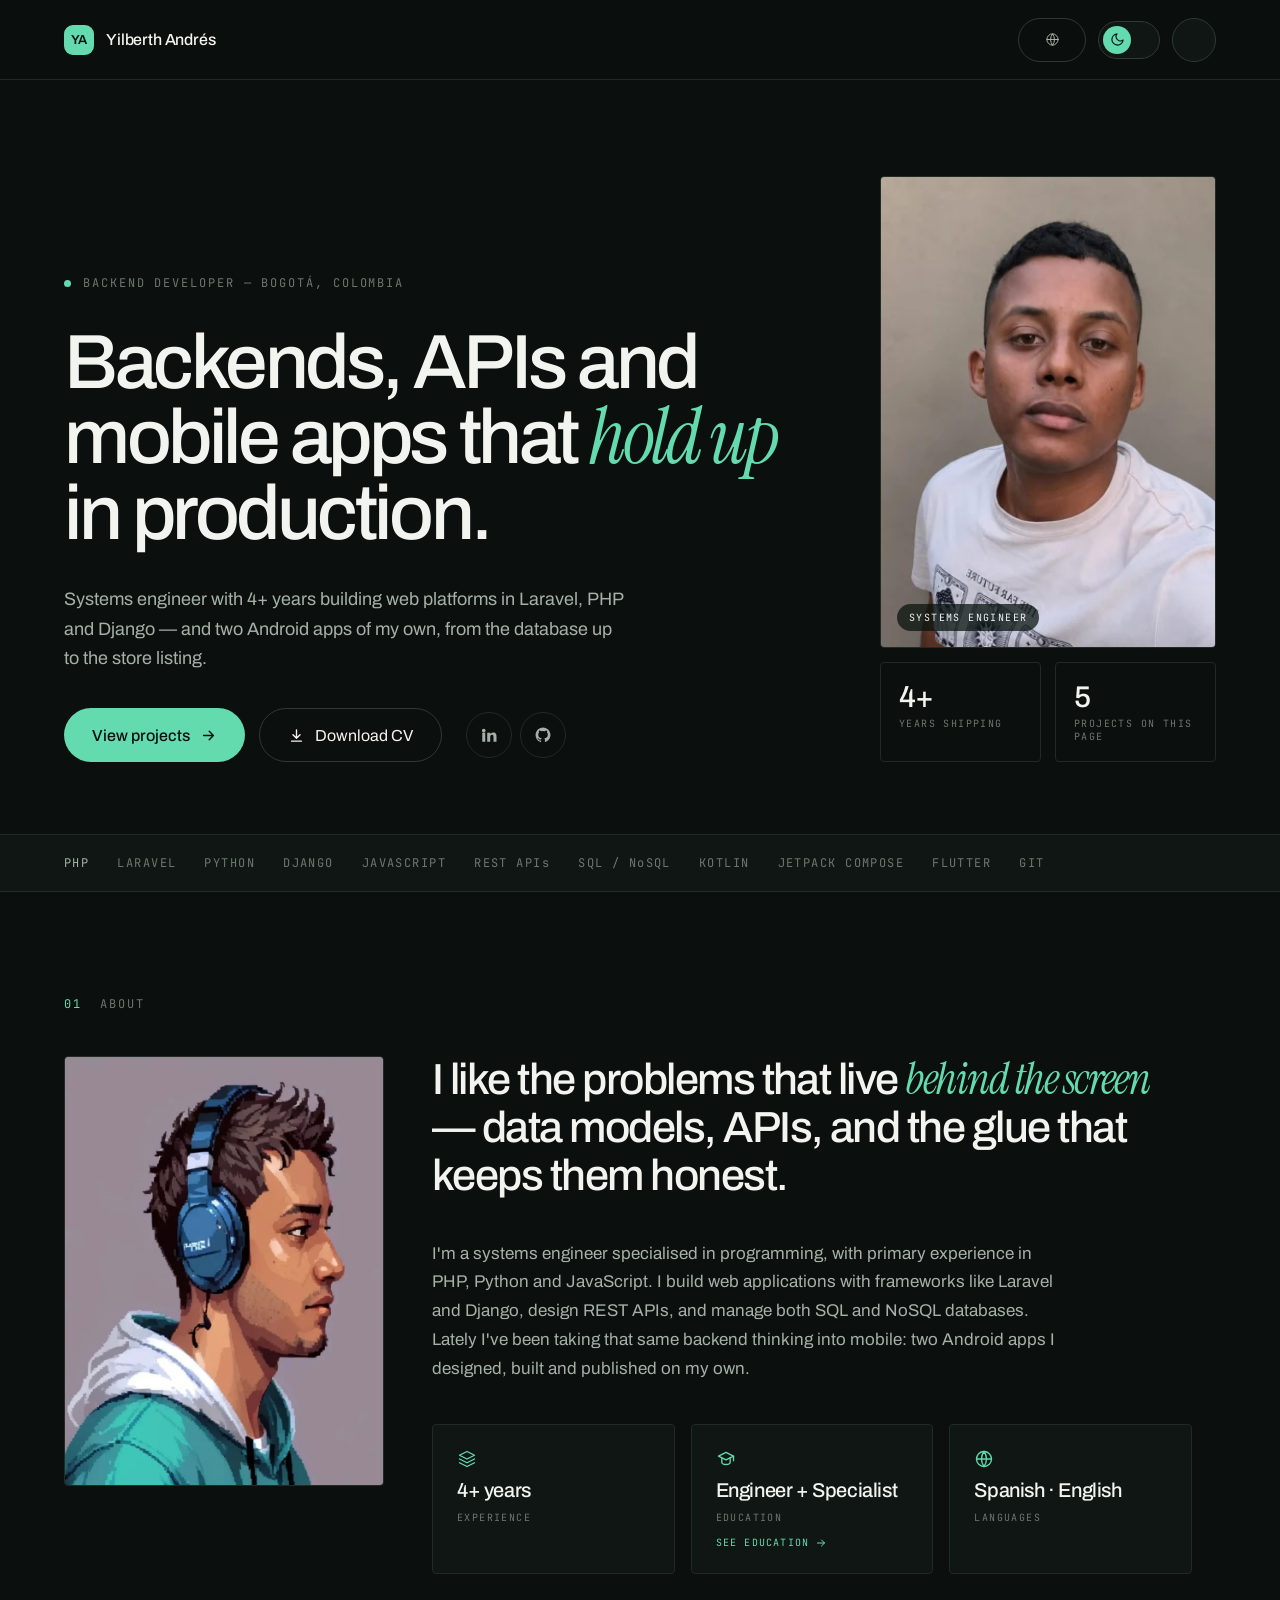
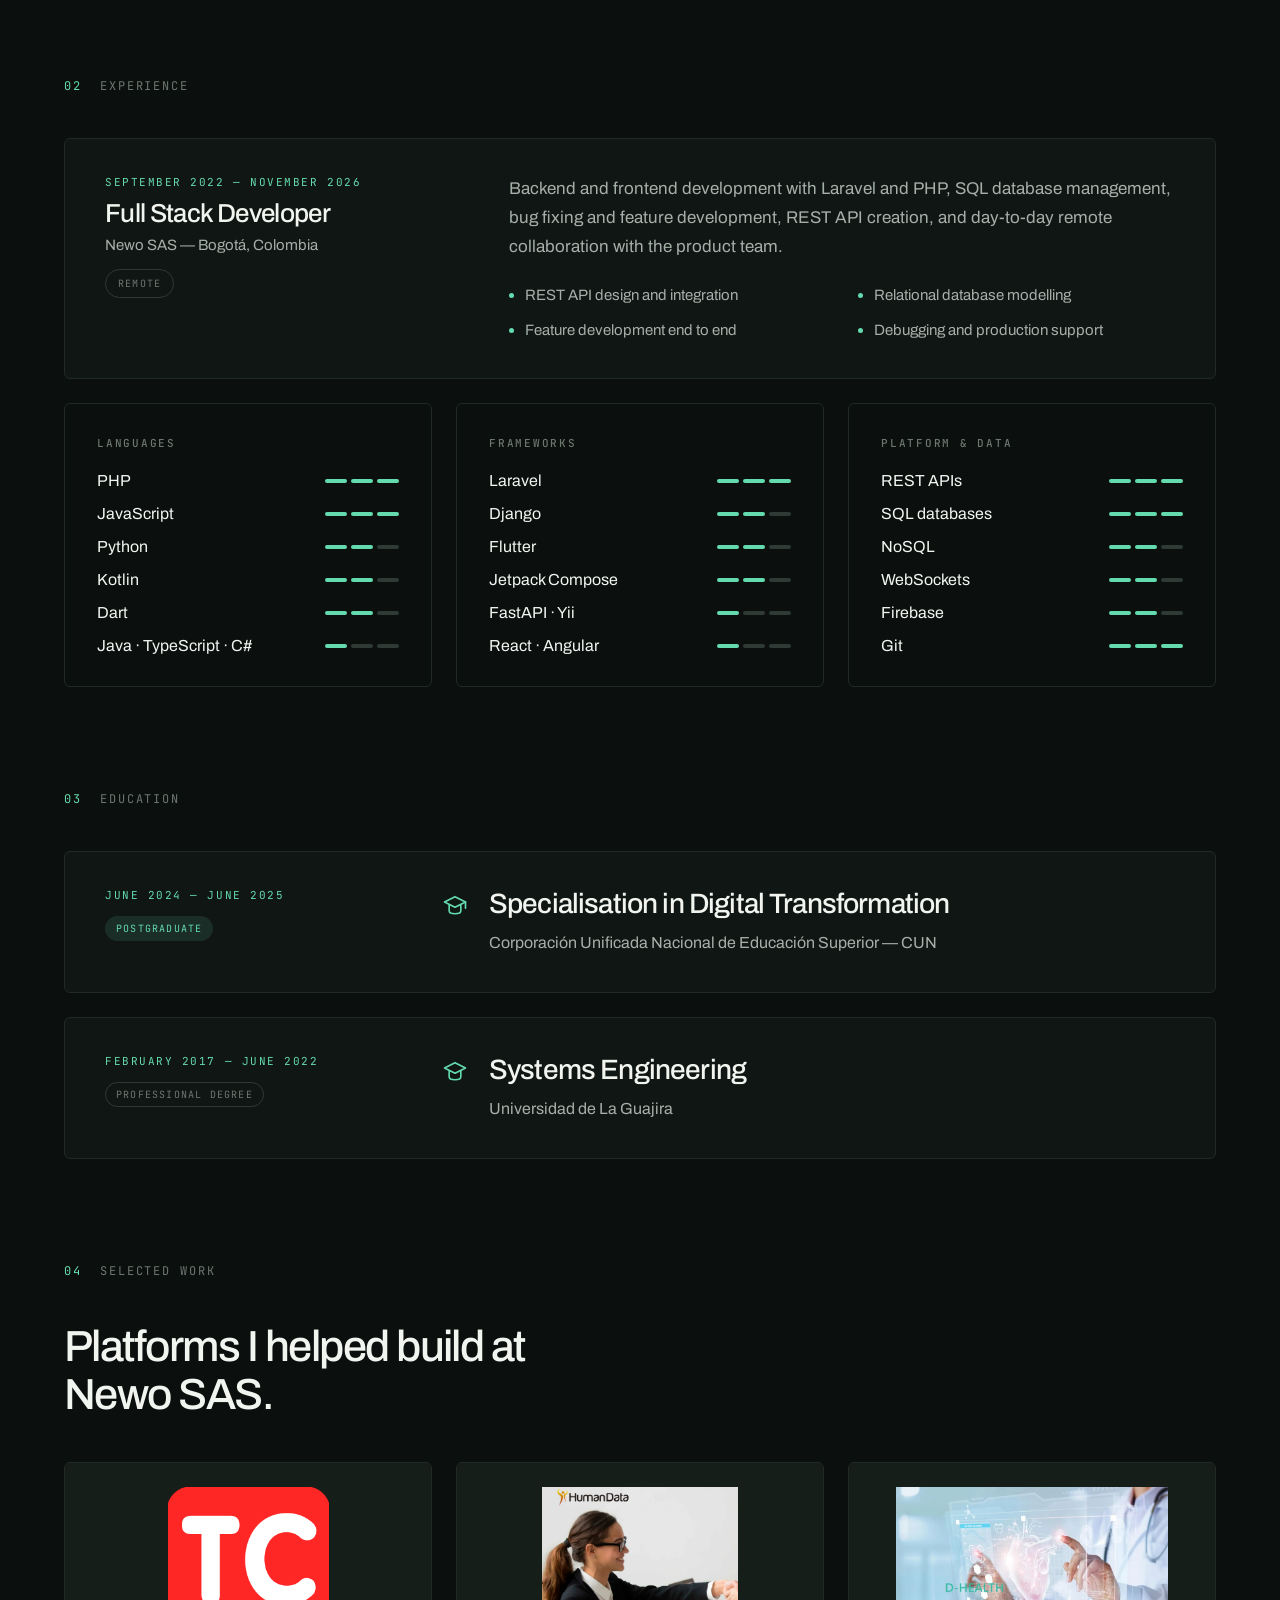
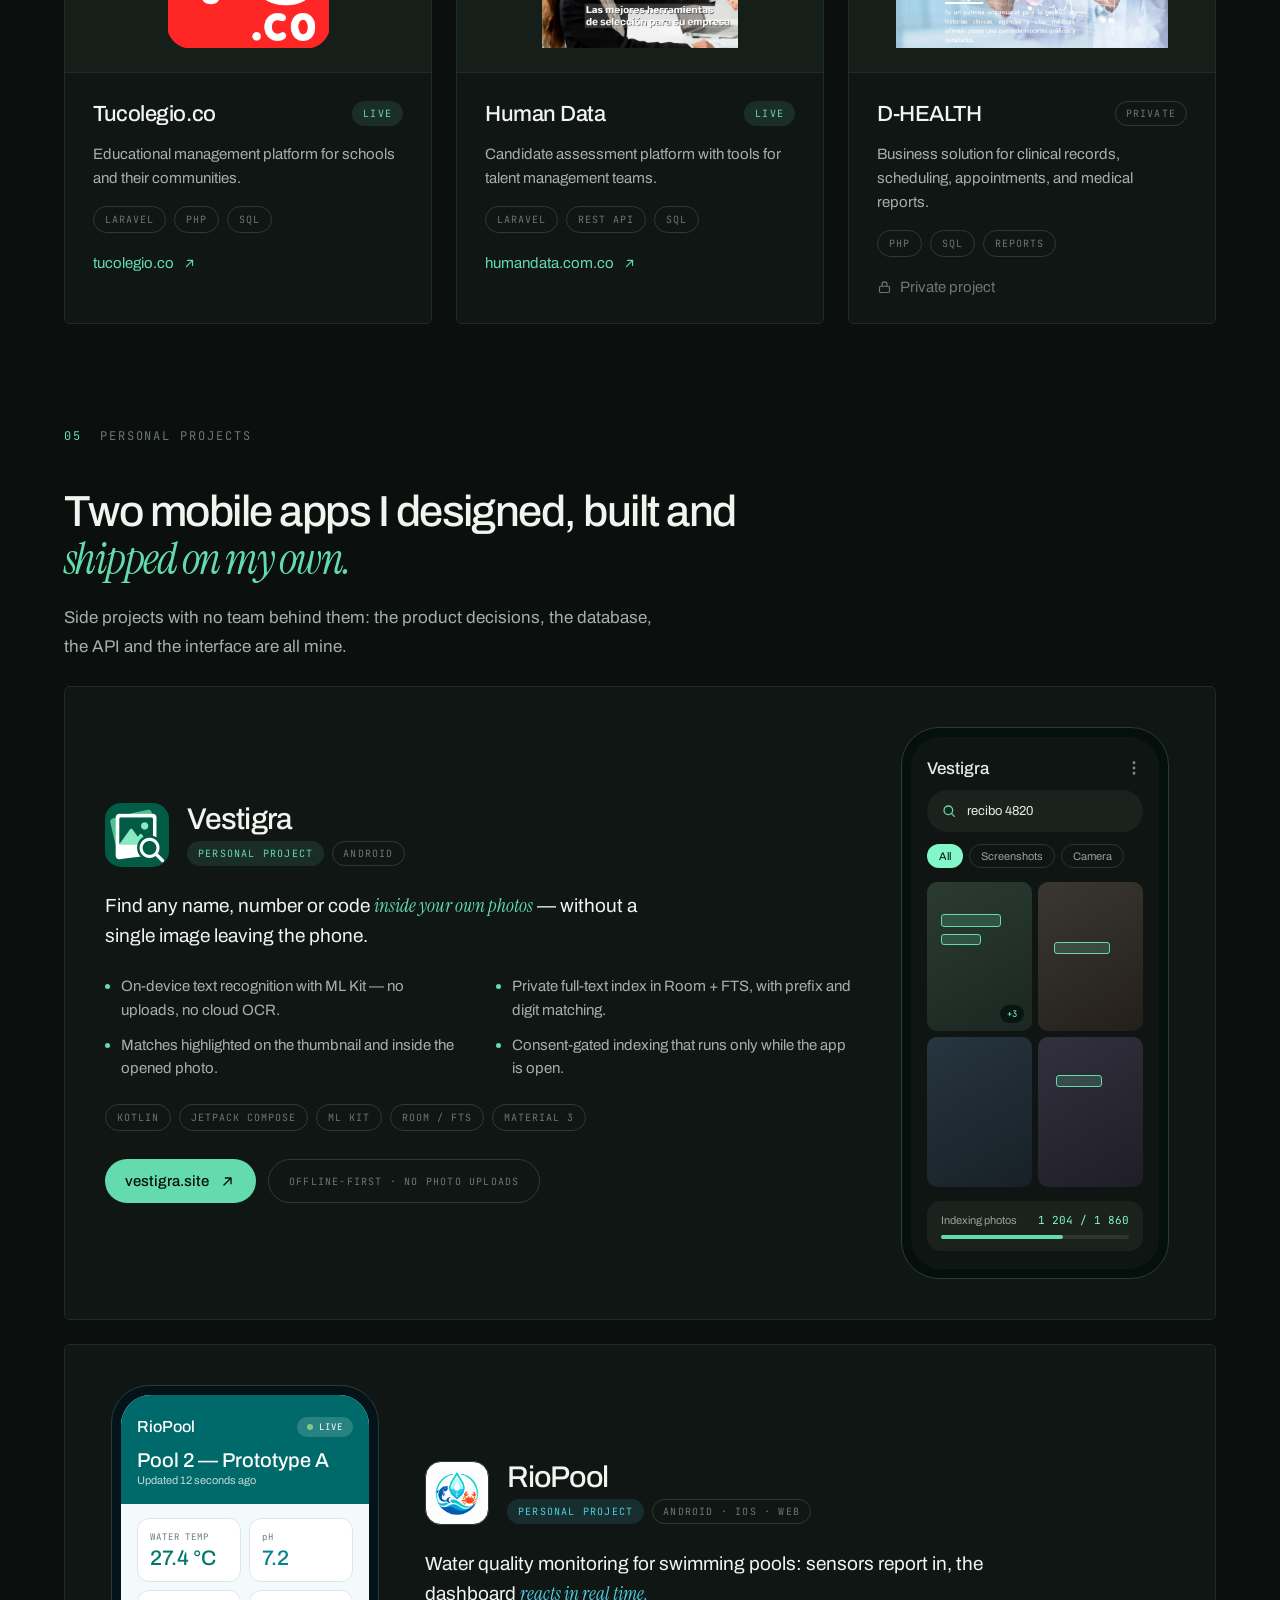
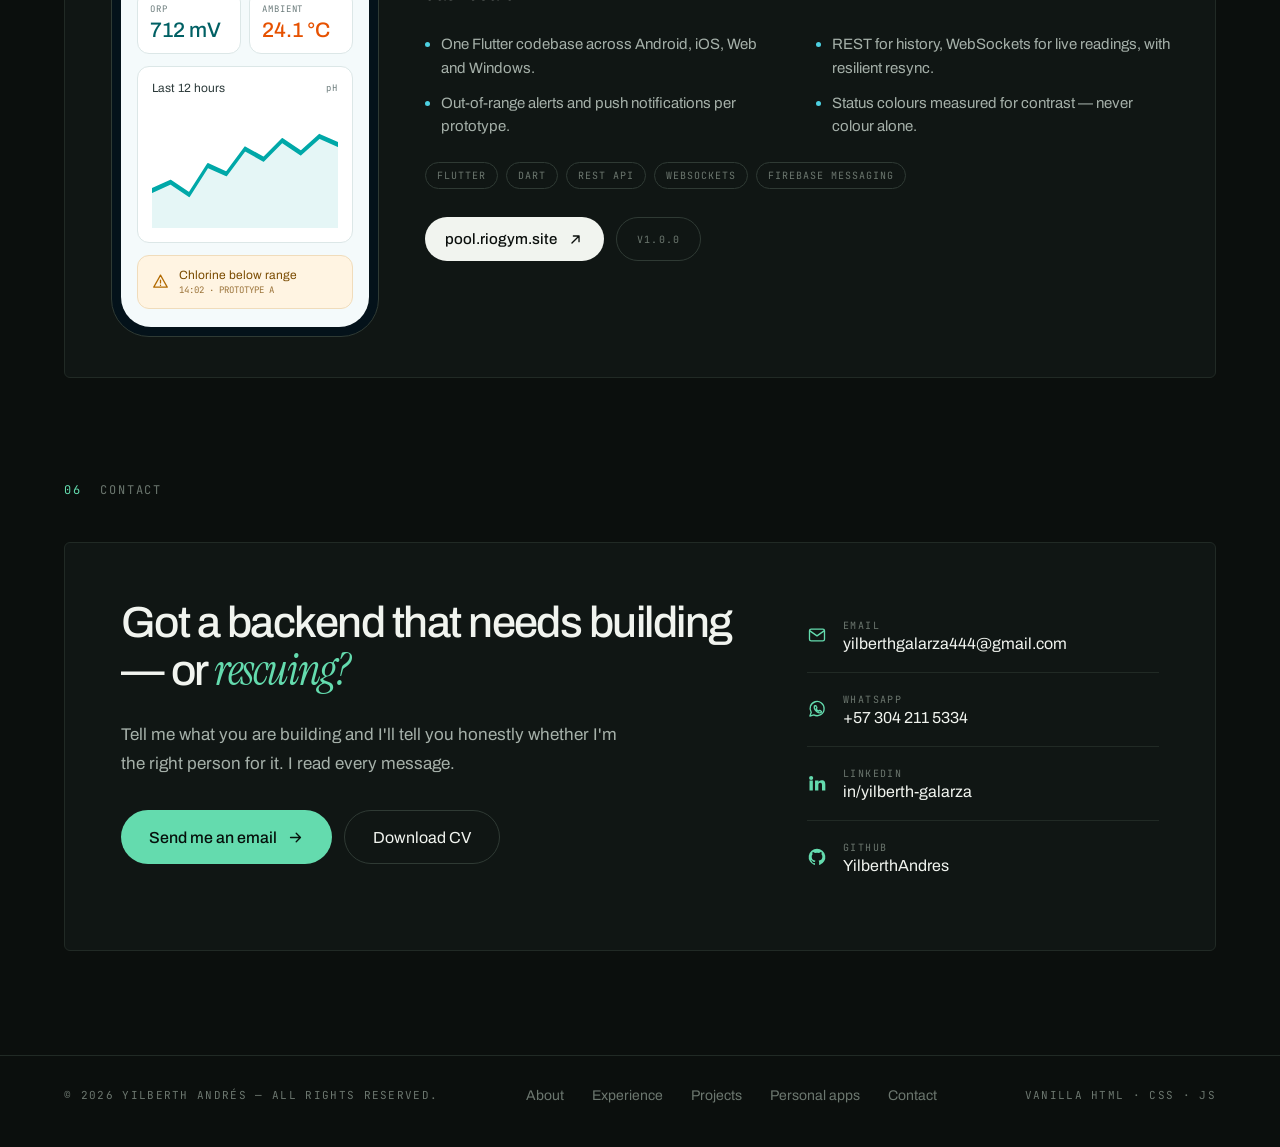
==== commit 417caa91: "feat: redesign portfolio and add personal apps and education sections Editorial dark redesign of the" ====
--- a/index.html
+++ b/index.html
@@ -4,11 +4,11 @@
     <meta charset="UTF-8" />
     <meta http-equiv="X-UA-Compatible" content="IE=edge" />
     <meta name="viewport" content="width=device-width, initial-scale=1.0" />
-    <meta name="theme-color" content="#ffffff" />
+    <meta name="theme-color" content="#0b0f0d" />
     <meta name="author" content="Yilberth Andres" />
     <meta
       name="description"
-      content="Backend developer portfolio featuring experience with PHP, Python, JavaScript, Django, Laravel, REST APIs, SQL, and NoSQL."
+      content="Backend developer portfolio featuring experience with PHP, Python, JavaScript, Django, Laravel, REST APIs, SQL, and NoSQL, plus two personal Android apps."
       data-i18n-content="meta.description"
     />
     <meta name="robots" content="index, follow" />
@@ -18,7 +18,7 @@
     <meta property="og:title" content="Yilberth Andres | Backend Developer" data-i18n-content="meta.title" />
     <meta
       property="og:description"
-      content="Backend developer portfolio featuring experience with PHP, Python, JavaScript, Django, Laravel, REST APIs, SQL, and NoSQL."
+      content="Backend developer portfolio featuring experience with PHP, Python, JavaScript, Django, Laravel, REST APIs, SQL, and NoSQL, plus two personal Android apps."
       data-i18n-content="meta.description"
     />
     <meta property="og:image" content="https://yilberthandres.github.io/assets/images/profile/profile-social.jpg" />
@@ -26,7 +26,7 @@
     <meta name="twitter:title" content="Yilberth Andres | Backend Developer" data-i18n-content="meta.title" />
     <meta
       name="twitter:description"
-      content="Backend developer portfolio featuring experience with PHP, Python, JavaScript, Django, Laravel, REST APIs, SQL, and NoSQL."
+      content="Backend developer portfolio featuring experience with PHP, Python, JavaScript, Django, Laravel, REST APIs, SQL, and NoSQL, plus two personal Android apps."
       data-i18n-content="meta.description"
     />
     <meta name="twitter:image" content="https://yilberthandres.github.io/assets/images/profile/profile-social.jpg" />
@@ -39,29 +39,42 @@
         try {
           savedTheme = localStorage.getItem("theme");
         } catch {
-          // Use the system preference when storage is unavailable.
+          // Use the default theme when storage is unavailable.
         }
 
         const initialTheme = ["light", "dark"].includes(savedTheme)
           ? savedTheme
-          : "light";
+          : "dark";
 
         document.documentElement.dataset.theme = initialTheme;
       })();
     </script>
+    <link rel="preconnect" href="https://fonts.googleapis.com" />
+    <link rel="preconnect" href="https://fonts.gstatic.com" crossorigin />
+    <link
+      rel="stylesheet"
+      href="https://fonts.googleapis.com/css2?family=Archivo:wght@300;400;500;600&family=Instrument+Serif:ital@0;1&family=JetBrains+Mono:wght@400;500&display=swap"
+    />
     <link rel="stylesheet" href="styles/main.css" />
     <link rel="stylesheet" href="styles/responsive.css" />
   </head>
   <body>
-    <nav id="desktop-nav">
-      <div class="logo">Yilberth Andres</div>
-      <div class="desktop-nav-actions">
-        <ul class="nav-links">
-          <li><a href="#about" data-i18n="nav.about">About</a></li>
-          <li><a href="#experience" data-i18n="nav.experience">Experience</a></li>
-          <li><a href="#projects" data-i18n="nav.projects">Projects</a></li>
-          <li><a href="#contact" data-i18n="nav.contact">Contact</a></li>
-        </ul>
+    <a class="skip-link" href="#profile" data-i18n="accessibility.skipToContent">Skip to content</a>
+
+    <nav id="desktop-nav" class="site-nav">
+      <a class="logo" href="#profile">
+        <span class="logo__mark" aria-hidden="true">YA</span>
+        <span class="logo__name">Yilberth Andrés</span>
+      </a>
+      <ul class="nav-links">
+        <li><a href="#about" data-i18n="nav.about">About</a></li>
+        <li><a href="#experience" data-i18n="nav.experience">Experience</a></li>
+        <li><a href="#education" data-i18n="nav.education">Education</a></li>
+        <li><a href="#projects" data-i18n="nav.projects">Projects</a></li>
+        <li><a href="#apps" data-i18n="nav.apps">Personal apps</a></li>
+        <li><a href="#contact" data-i18n="nav.contact">Contact</a></li>
+      </ul>
+      <div class="nav-actions">
         <label class="language-selector">
           <svg class="language-selector__icon" viewBox="0 0 24 24" aria-hidden="true">
             <circle cx="12" cy="12" r="9"></circle>
@@ -79,24 +92,27 @@
             <option value="zh">中文</option>
           </select>
         </label>
-        <button class="theme-toggle" type="button" data-theme-toggle aria-label="Switch to dark mode">
-          <span class="theme-toggle__track" aria-hidden="true">
-            <span class="theme-toggle__thumb">
-              <svg class="theme-toggle__icon theme-toggle__icon--sun" viewBox="0 0 24 24">
-                <circle cx="12" cy="12" r="4"></circle>
-                <path d="M12 2v2M12 20v2M4.93 4.93l1.42 1.42M17.66 17.66l1.41 1.41M2 12h2M20 12h2M4.93 19.07l1.42-1.42M17.66 6.34l1.41-1.41"></path>
-              </svg>
-              <svg class="theme-toggle__icon theme-toggle__icon--moon" viewBox="0 0 24 24">
-                <path d="M21 12.79A9 9 0 1 1 11.21 3 7 7 0 0 0 21 12.79Z"></path>
-              </svg>
-            </span>
+        <button class="theme-toggle" type="button" data-theme-toggle aria-label="Switch to light mode">
+          <span class="theme-toggle__thumb" aria-hidden="true">
+            <svg class="theme-toggle__icon theme-toggle__icon--sun" viewBox="0 0 24 24">
+              <circle cx="12" cy="12" r="4"></circle>
+              <path d="M12 2v2M12 20v2M4.93 4.93l1.42 1.42M17.66 17.66l1.41 1.41M2 12h2M20 12h2M4.93 19.07l1.42-1.42M17.66 6.34l1.41-1.41"></path>
+            </svg>
+            <svg class="theme-toggle__icon theme-toggle__icon--moon" viewBox="0 0 24 24">
+              <path d="M21 12.79A9 9 0 1 1 11.21 3 7 7 0 0 0 21 12.79Z"></path>
+            </svg>
           </span>
         </button>
+        <a class="btn btn--solid btn--sm" href="#contact" data-i18n="nav.cta">Get in touch</a>
       </div>
     </nav>
-    <nav id="hamburger-nav">
-      <div class="logo">Yilberth Andres</div>
-      <div class="mobile-nav-actions">
+
+    <nav id="hamburger-nav" class="site-nav">
+      <a class="logo" href="#profile">
+        <span class="logo__mark" aria-hidden="true">YA</span>
+        <span class="logo__name">Yilberth Andrés</span>
+      </a>
+      <div class="nav-actions">
         <label class="language-selector language-selector--compact">
           <svg class="language-selector__icon" viewBox="0 0 24 24" aria-hidden="true">
             <circle cx="12" cy="12" r="9"></circle>
@@ -114,17 +130,15 @@
             <option value="zh">中文</option>
           </select>
         </label>
-        <button class="theme-toggle" type="button" data-theme-toggle aria-label="Switch to dark mode">
-          <span class="theme-toggle__track" aria-hidden="true">
-            <span class="theme-toggle__thumb">
-              <svg class="theme-toggle__icon theme-toggle__icon--sun" viewBox="0 0 24 24">
-                <circle cx="12" cy="12" r="4"></circle>
-                <path d="M12 2v2M12 20v2M4.93 4.93l1.42 1.42M17.66 17.66l1.41 1.41M2 12h2M20 12h2M4.93 19.07l1.42-1.42M17.66 6.34l1.41-1.41"></path>
-              </svg>
-              <svg class="theme-toggle__icon theme-toggle__icon--moon" viewBox="0 0 24 24">
-                <path d="M21 12.79A9 9 0 1 1 11.21 3 7 7 0 0 0 21 12.79Z"></path>
-              </svg>
-            </span>
+        <button class="theme-toggle" type="button" data-theme-toggle aria-label="Switch to light mode">
+          <span class="theme-toggle__thumb" aria-hidden="true">
+            <svg class="theme-toggle__icon theme-toggle__icon--sun" viewBox="0 0 24 24">
+              <circle cx="12" cy="12" r="4"></circle>
+              <path d="M12 2v2M12 20v2M4.93 4.93l1.42 1.42M17.66 17.66l1.41 1.41M2 12h2M20 12h2M4.93 19.07l1.42-1.42M17.66 6.34l1.41-1.41"></path>
+            </svg>
+            <svg class="theme-toggle__icon theme-toggle__icon--moon" viewBox="0 0 24 24">
+              <path d="M21 12.79A9 9 0 1 1 11.21 3 7 7 0 0 0 21 12.79Z"></path>
+            </svg>
           </span>
         </button>
         <div class="hamburger-menu">
@@ -143,61 +157,723 @@
           <ul class="menu-links" id="mobile-menu">
             <li><a href="#about" data-i18n="nav.about">About</a></li>
             <li><a href="#experience" data-i18n="nav.experience">Experience</a></li>
-            <li><a href="#projects" data-i18n="nav.projects">Projects</a></li>
+            <li><a href="#education" data-i18n="nav.education">Education</a></li>
+            <li><a href="#education" data-i18n="nav.education">Education</a></li>
+          <li><a href="#projects" data-i18n="nav.projects">Projects</a></li>
+            <li><a href="#apps" data-i18n="nav.apps">Personal apps</a></li>
             <li><a href="#contact" data-i18n="nav.contact">Contact</a></li>
           </ul>
         </div>
       </div>
     </nav>
-    <section id="profile">
-      <div class="section__pic-container">
-        <button
-          class="profile-image-button"
-          type="button"
-          data-profile-zoom
-          aria-haspopup="dialog"
-          aria-controls="profile-lightbox"
-          data-i18n-aria-label="accessibility.zoomProfile"
-          aria-label="Enlarge profile photo"
-        >
+
+    <main>
+      <section id="profile" class="hero">
+        <div class="hero__text">
+          <p class="eyebrow">
+            <span class="eyebrow__dot" aria-hidden="true"></span>
+            <span data-i18n="profile.eyebrow">Backend developer — Bogotá, Colombia</span>
+          </p>
+          <h1 class="hero__title">
+            <span data-i18n="profile.headlineStart">Backends, APIs and mobile apps that</span>
+            <em class="accent-serif" data-i18n="profile.headlineEm">hold up</em>
+            <span data-i18n="profile.headlineEnd">in production.</span>
+          </h1>
+          <p class="hero__summary" data-i18n="profile.summary">
+            Systems engineer with 4+ years building web platforms in Laravel, PHP and Django — and two Android apps of my own, from the database up to the store listing.
+          </p>
+          <div class="hero__actions">
+            <a class="btn btn--solid" href="#projects">
+              <span data-i18n="profile.viewProjects">View projects</span>
+              <svg class="btn__icon" viewBox="0 0 24 24" aria-hidden="true"><path d="M5 12h14M13 6l6 6-6 6"></path></svg>
+            </a>
+            <a
+              class="btn btn--ghost"
+              href="assets/documents/yilberth-andres-cv.pdf"
+              target="_blank"
+              rel="noopener noreferrer"
+            >
+              <svg class="btn__icon" viewBox="0 0 24 24" aria-hidden="true"><path d="M12 4v11M7 11l5 5 5-5M5 20h14"></path></svg>
+              <span data-i18n="profile.downloadCv">Download CV</span>
+            </a>
+            <div class="social-links">
+              <a
+                class="icon-button"
+                href="https://www.linkedin.com/in/yilberth-galarza-25a863248/"
+                target="_blank"
+                rel="noopener noreferrer"
+                data-i18n-aria-label="accessibility.linkedin"
+                aria-label="My LinkedIn profile"
+              >
+                <svg viewBox="0 0 24 24" class="icon-button__glyph icon-button__glyph--fill" aria-hidden="true"><path d="M4.98 3.5a2.5 2.5 0 1 1 0 5 2.5 2.5 0 0 1 0-5ZM3 9h4v12H3V9Zm7 0h3.8v1.7h.05c.53-.95 1.83-1.95 3.76-1.95C21.4 8.75 22 11.1 22 14.1V21h-4v-6.1c0-1.45-.03-3.3-2.03-3.3-2.03 0-2.34 1.57-2.34 3.2V21h-4V9Z"></path></svg>
+              </a>
+              <a
+                class="icon-button"
+                href="https://github.com/YilberthAndres"
+                target="_blank"
+                rel="noopener noreferrer"
+                data-i18n-aria-label="accessibility.github"
+                aria-label="My GitHub profile"
+              >
+                <svg viewBox="0 0 24 24" class="icon-button__glyph icon-button__glyph--fill" aria-hidden="true"><path d="M12 2a10 10 0 0 0-3.16 19.49c.5.09.68-.22.68-.48l-.01-1.7c-2.78.6-3.37-1.34-3.37-1.34-.45-1.16-1.11-1.47-1.11-1.47-.91-.62.07-.61.07-.61 1 .07 1.53 1.03 1.53 1.03.9 1.53 2.36 1.09 2.94.83.09-.65.35-1.09.63-1.34-2.22-.25-4.55-1.11-4.55-4.94 0-1.09.39-1.98 1.03-2.68-.1-.25-.45-1.27.1-2.65 0 0 .84-.27 2.75 1.02a9.5 9.5 0 0 1 5 0c1.91-1.29 2.75-1.02 2.75-1.02.55 1.38.2 2.4.1 2.65.64.7 1.03 1.59 1.03 2.68 0 3.84-2.34 4.68-4.57 4.93.36.31.68.92.68 1.85l-.01 2.75c0 .26.18.58.69.48A10 10 0 0 0 12 2Z"></path></svg>
+              </a>
+            </div>
+          </div>
+        </div>
+
+        <div class="hero__aside">
+          <button
+            class="hero__photo"
+            type="button"
+            data-profile-zoom
+            aria-haspopup="dialog"
+            aria-controls="profile-lightbox"
+            data-i18n-aria-label="accessibility.zoomProfile"
+            aria-label="Enlarge profile photo"
+          >
+            <img
+              src="assets/images/profile/profile-photo.webp"
+              width="445"
+              height="451"
+              fetchpriority="high"
+              alt="Yilberth Andres profile picture"
+              data-i18n-alt="accessibility.profilePhoto"
+            />
+            <span class="hero__photo-caption mono" data-i18n="profile.photoCaption">Systems engineer</span>
+          </button>
+          <div class="hero__stats">
+            <div class="stat">
+              <span class="stat__value">4+</span>
+              <span class="stat__label mono" data-i18n="profile.yearsLabel">Years shipping</span>
+            </div>
+            <div class="stat">
+              <span class="stat__value">5</span>
+              <span class="stat__label mono" data-i18n="profile.projectsLabel">Projects on this page</span>
+            </div>
+          </div>
+        </div>
+      </section>
+
+      <div class="stack-strip mono" aria-hidden="true">
+        <span class="stack-strip__item stack-strip__item--lead">PHP</span>
+        <span class="stack-strip__item">LARAVEL</span>
+        <span class="stack-strip__item">PYTHON</span>
+        <span class="stack-strip__item">DJANGO</span>
+        <span class="stack-strip__item">JAVASCRIPT</span>
+        <span class="stack-strip__item">REST APIs</span>
+        <span class="stack-strip__item">SQL / NoSQL</span>
+        <span class="stack-strip__item">KOTLIN</span>
+        <span class="stack-strip__item">JETPACK COMPOSE</span>
+        <span class="stack-strip__item">FLUTTER</span>
+        <span class="stack-strip__item">GIT</span>
+      </div>
+
+      <section id="about" class="section">
+        <header class="section__head">
+          <span class="section__index mono">01</span>
+          <span class="section__label mono" data-i18n="about.eyebrow">About</span>
+        </header>
+        <div class="about">
           <img
-            src="assets/images/profile/profile-photo.webp"
-            width="445"
-            height="451"
-            fetchpriority="high"
-            alt="Yilberth Andres profile picture"
-            data-i18n-alt="accessibility.profilePhoto"
+            class="about__photo"
+            src="./assets/images/profile/profile-about.webp"
+            width="1000"
+            height="1000"
+            loading="lazy"
+            alt="Profile picture"
+            data-i18n-alt="accessibility.aboutPhoto"
           />
-        </button>
-      </div>
-      <div class="section__text">
-        <p class="section__text__p1" data-i18n="profile.greeting">Hello, I'm</p>
-        <h1 class="title">Yilberth Andres</h1>
-        <p class="section__text__p2" data-i18n="profile.role">Backend Developer</p>
-        <div class="btn-container">
-          <a
-            class="btn btn-color-2"
-            href="assets/documents/yilberth-andres-cv.pdf"
-            target="_blank"
-            rel="noopener noreferrer"
-          >
-            <span data-i18n="profile.downloadCv">Download CV</span>
-          </a>
-          <a class="btn btn-color-1" href="#contact">
-            <span data-i18n="profile.contactInfo">Contact Info</span>
-          </a>
+          <div class="about__body">
+            <h2 class="statement">
+              <span data-i18n="about.statementStart">I like the problems that live</span>
+              <em class="accent-serif" data-i18n="about.statementEm">behind the screen</em>
+              <span data-i18n="about.statementEnd">— data models, APIs, and the glue that keeps them honest.</span>
+            </h2>
+            <p class="about__text" data-i18n="about.description">
+              I'm a systems engineer specialised in programming, with primary experience in PHP, Python and JavaScript. I build web applications with frameworks like Laravel and Django, design REST APIs, and manage both SQL and NoSQL databases. Lately I've been taking that same backend thinking into mobile: two Android apps I designed, built and published on my own.
+            </p>
+            <div class="fact-grid">
+              <div class="fact">
+                <svg class="fact__icon" viewBox="0 0 24 24" aria-hidden="true"><path d="M12 3 3 7.5 12 12l9-4.5L12 3Z"></path><path d="m3 12 9 4.5L21 12M3 16.5 12 21l9-4.5"></path></svg>
+                <span class="fact__value" data-i18n="about.years">4+ years</span>
+                <span class="fact__label mono" data-i18n="about.experience">Experience</span>
+              </div>
+              <a class="fact fact--link" href="#education">
+                <svg class="fact__icon" viewBox="0 0 24 24" aria-hidden="true"><path d="M3 8.5 12 4l9 4.5-9 4.5-9-4.5Z"></path><path d="M7 11v5c0 1.5 2.2 2.6 5 2.6s5-1.1 5-2.6v-5"></path><path d="M21 8.5V14"></path></svg>
+                <span class="fact__value" data-i18n="about.degree">Engineer + Specialist</span>
+                <span class="fact__label mono" data-i18n="about.education">Education</span>
+                <span class="fact__more mono">
+                  <span data-i18n="about.seeEducation">See education</span>
+                  <svg viewBox="0 0 24 24" aria-hidden="true"><path d="M5 12h14M13 6l6 6-6 6"></path></svg>
+                </span>
+              </a>
+              <div class="fact">
+                <svg class="fact__icon" viewBox="0 0 24 24" aria-hidden="true"><circle cx="12" cy="12" r="9"></circle><path d="M3 12h18M12 3a15 15 0 0 1 0 18M12 3a15 15 0 0 0 0 18"></path></svg>
+                <span class="fact__value" data-i18n="about.languagesValue">Spanish · English</span>
+                <span class="fact__label mono" data-i18n="about.languagesLabel">Languages</span>
+              </div>
+            </div>
+          </div>
         </div>
-        <div id="socials-container">
-          <a href="https://www.linkedin.com/in/yilberth-galarza-25a863248/" target="_blank" rel="noopener noreferrer">
-              <img src="./assets/icons/linkedin.png" alt="My LinkedIn profile" data-i18n-alt="accessibility.linkedin" class="icon">
-          </a>
-          <a href="https://github.com/YilberthAndres" target="_blank" rel="noopener noreferrer">
-              <img src="./assets/icons/github.png" alt="My Github profile" data-i18n-alt="accessibility.github" class="icon">
-          </a>
-      </div>
-      
-      </div>
-    </section>
+      </section>
+
+      <section id="experience" class="section">
+        <header class="section__head">
+          <span class="section__index mono">02</span>
+          <span class="section__label mono" data-i18n="experience.eyebrow">Experience</span>
+        </header>
+
+        <article class="career">
+          <div class="career__side">
+            <span class="career__period mono" data-experience-period>September 2022 — June 2026</span>
+            <h3 class="career__role" data-i18n="experience.role">Full Stack Developer</h3>
+            <p class="career__company" data-i18n="experience.company">Newo SAS — Bogotá, Colombia</p>
+            <span class="tag mono" data-i18n="experience.remote">Remote</span>
+          </div>
+          <div class="career__body">
+            <p class="career__summary" data-i18n="experience.summary">
+              Backend and frontend development with Laravel and PHP, SQL database management, bug fixing and feature development, REST API creation, and day-to-day remote collaboration with the product team.
+            </p>
+            <ul class="bullets">
+              <li data-i18n="experience.bullet1">REST API design and integration</li>
+              <li data-i18n="experience.bullet2">Relational database modelling</li>
+              <li data-i18n="experience.bullet3">Feature development end to end</li>
+              <li data-i18n="experience.bullet4">Debugging and production support</li>
+            </ul>
+          </div>
+        </article>
+
+        <div class="skill-grid">
+          <div class="skill-card">
+            <h4 class="skill-card__title mono" data-i18n="experience.languages">Languages</h4>
+            <ul class="skill-list">
+              <li class="skill">
+                <span class="skill__name">PHP</span>
+                <span class="skill__level skill__level--3" role="img" data-i18n-aria-label="experience.experienced" aria-label="Experienced"><i></i><i></i><i></i></span>
+              </li>
+              <li class="skill">
+                <span class="skill__name">JavaScript</span>
+                <span class="skill__level skill__level--3" role="img" data-i18n-aria-label="experience.experienced" aria-label="Experienced"><i></i><i></i><i></i></span>
+              </li>
+              <li class="skill">
+                <span class="skill__name">Python</span>
+                <span class="skill__level skill__level--2" role="img" data-i18n-aria-label="experience.intermediate" aria-label="Intermediate"><i></i><i></i><i></i></span>
+              </li>
+              <li class="skill">
+                <span class="skill__name">Kotlin</span>
+                <span class="skill__level skill__level--2" role="img" data-i18n-aria-label="experience.intermediate" aria-label="Intermediate"><i></i><i></i><i></i></span>
+              </li>
+              <li class="skill">
+                <span class="skill__name">Dart</span>
+                <span class="skill__level skill__level--2" role="img" data-i18n-aria-label="experience.intermediate" aria-label="Intermediate"><i></i><i></i><i></i></span>
+              </li>
+              <li class="skill">
+                <span class="skill__name">Java · TypeScript · C#</span>
+                <span class="skill__level skill__level--1" role="img" data-i18n-aria-label="experience.basic" aria-label="Basic"><i></i><i></i><i></i></span>
+              </li>
+            </ul>
+          </div>
+
+          <div class="skill-card">
+            <h4 class="skill-card__title mono" data-i18n="experience.frameworks">Frameworks</h4>
+            <ul class="skill-list">
+              <li class="skill">
+                <span class="skill__name">Laravel</span>
+                <span class="skill__level skill__level--3" role="img" data-i18n-aria-label="experience.experienced" aria-label="Experienced"><i></i><i></i><i></i></span>
+              </li>
+              <li class="skill">
+                <span class="skill__name">Django</span>
+                <span class="skill__level skill__level--2" role="img" data-i18n-aria-label="experience.intermediate" aria-label="Intermediate"><i></i><i></i><i></i></span>
+              </li>
+              <li class="skill">
+                <span class="skill__name">Flutter</span>
+                <span class="skill__level skill__level--2" role="img" data-i18n-aria-label="experience.intermediate" aria-label="Intermediate"><i></i><i></i><i></i></span>
+              </li>
+              <li class="skill">
+                <span class="skill__name">Jetpack Compose</span>
+                <span class="skill__level skill__level--2" role="img" data-i18n-aria-label="experience.intermediate" aria-label="Intermediate"><i></i><i></i><i></i></span>
+              </li>
+              <li class="skill">
+                <span class="skill__name">FastAPI · Yii</span>
+                <span class="skill__level skill__level--1" role="img" data-i18n-aria-label="experience.basic" aria-label="Basic"><i></i><i></i><i></i></span>
+              </li>
+              <li class="skill">
+                <span class="skill__name">React · Angular</span>
+                <span class="skill__level skill__level--1" role="img" data-i18n-aria-label="experience.basic" aria-label="Basic"><i></i><i></i><i></i></span>
+              </li>
+            </ul>
+          </div>
+
+          <div class="skill-card">
+            <h4 class="skill-card__title mono" data-i18n="experience.platform">Platform &amp; data</h4>
+            <ul class="skill-list">
+              <li class="skill">
+                <span class="skill__name">REST APIs</span>
+                <span class="skill__level skill__level--3" role="img" data-i18n-aria-label="experience.experienced" aria-label="Experienced"><i></i><i></i><i></i></span>
+              </li>
+              <li class="skill">
+                <span class="skill__name" data-i18n="experience.sql">SQL databases</span>
+                <span class="skill__level skill__level--3" role="img" data-i18n-aria-label="experience.experienced" aria-label="Experienced"><i></i><i></i><i></i></span>
+              </li>
+              <li class="skill">
+                <span class="skill__name">NoSQL</span>
+                <span class="skill__level skill__level--2" role="img" data-i18n-aria-label="experience.intermediate" aria-label="Intermediate"><i></i><i></i><i></i></span>
+              </li>
+              <li class="skill">
+                <span class="skill__name">WebSockets</span>
+                <span class="skill__level skill__level--2" role="img" data-i18n-aria-label="experience.intermediate" aria-label="Intermediate"><i></i><i></i><i></i></span>
+              </li>
+              <li class="skill">
+                <span class="skill__name">Firebase</span>
+                <span class="skill__level skill__level--2" role="img" data-i18n-aria-label="experience.intermediate" aria-label="Intermediate"><i></i><i></i><i></i></span>
+              </li>
+              <li class="skill">
+                <span class="skill__name">Git</span>
+                <span class="skill__level skill__level--3" role="img" data-i18n-aria-label="experience.experienced" aria-label="Experienced"><i></i><i></i><i></i></span>
+              </li>
+            </ul>
+          </div>
+        </div>
+      </section>
+
+      <section id="education" class="section">
+        <header class="section__head">
+          <span class="section__index mono">03</span>
+          <span class="section__label mono" data-i18n="education.eyebrow">Education</span>
+        </header>
+
+        <ol class="timeline">
+          <li class="timeline__item">
+            <div class="timeline__side">
+              <span class="timeline__period mono" data-i18n="education.period1">June 2024 — June 2025</span>
+              <span class="badge badge--live mono" data-i18n="education.postgraduate">Postgraduate</span>
+            </div>
+            <div class="timeline__body">
+              <svg class="timeline__icon" viewBox="0 0 24 24" aria-hidden="true">
+                <path d="M3 8.5 12 4l9 4.5-9 4.5-9-4.5Z"></path>
+                <path d="M7 11v5c0 1.5 2.2 2.6 5 2.6s5-1.1 5-2.6v-5"></path>
+                <path d="M21 8.5V14"></path>
+              </svg>
+              <div class="timeline__text">
+                <h3 class="timeline__title" data-i18n="education.specialisation">
+                  Specialisation in Digital Transformation
+                </h3>
+                <p class="timeline__place">Corporación Unificada Nacional de Educación Superior — CUN</p>
+              </div>
+            </div>
+          </li>
+
+          <li class="timeline__item">
+            <div class="timeline__side">
+              <span class="timeline__period mono" data-i18n="education.period2">February 2017 — June 2022</span>
+              <span class="badge mono" data-i18n="education.degreeBadge">Professional degree</span>
+            </div>
+            <div class="timeline__body">
+              <svg class="timeline__icon" viewBox="0 0 24 24" aria-hidden="true">
+                <path d="M3 8.5 12 4l9 4.5-9 4.5-9-4.5Z"></path>
+                <path d="M7 11v5c0 1.5 2.2 2.6 5 2.6s5-1.1 5-2.6v-5"></path>
+              </svg>
+              <div class="timeline__text">
+                <h3 class="timeline__title" data-i18n="education.engineering">Systems Engineering</h3>
+                <p class="timeline__place">Universidad de La Guajira</p>
+              </div>
+            </div>
+          </li>
+        </ol>
+      </section>
+
+      <section id="projects" class="section">
+        <header class="section__head">
+          <span class="section__index mono">04</span>
+          <span class="section__label mono" data-i18n="projects.eyebrow">Selected work</span>
+        </header>
+        <h2 class="statement statement--compact" data-i18n="projects.title">
+          Platforms I helped build at Newo SAS.
+        </h2>
+
+        <div class="project-grid">
+          <article class="project">
+            <div class="project__media">
+              <img
+                src="./assets/images/projects/tucolegio.webp"
+                width="512"
+                height="512"
+                loading="lazy"
+                alt="Tucolegio.co"
+              />
+            </div>
+            <div class="project__body">
+              <div class="project__head">
+                <h3 class="project__title">Tucolegio.co</h3>
+                <span class="badge badge--live mono" data-i18n="projects.live">Live</span>
+              </div>
+              <p class="project__text" data-i18n="projects.tucolegioDescription">
+                Educational management platform for schools and their communities.
+              </p>
+              <ul class="chips mono">
+                <li>LARAVEL</li>
+                <li>PHP</li>
+                <li>SQL</li>
+              </ul>
+              <a class="link-out" href="https://www.tucolegio.co/" target="_blank" rel="noopener noreferrer">
+                tucolegio.co
+                <svg viewBox="0 0 24 24" aria-hidden="true"><path d="M7 17 17 7M9 7h8v8"></path></svg>
+              </a>
+            </div>
+          </article>
+
+          <article class="project">
+            <div class="project__media">
+              <img
+                src="./assets/images/projects/human-data.webp"
+                width="1075"
+                height="882"
+                loading="lazy"
+                alt="Human Data"
+              />
+            </div>
+            <div class="project__body">
+              <div class="project__head">
+                <h3 class="project__title">Human Data</h3>
+                <span class="badge badge--live mono" data-i18n="projects.live">Live</span>
+              </div>
+              <p class="project__text" data-i18n="projects.humanDataDescription">
+                Candidate assessment platform with tools for talent management teams.
+              </p>
+              <ul class="chips mono">
+                <li>LARAVEL</li>
+                <li>REST API</li>
+                <li>SQL</li>
+              </ul>
+              <a class="link-out" href="https://humandata.com.co/" target="_blank" rel="noopener noreferrer">
+                humandata.com.co
+                <svg viewBox="0 0 24 24" aria-hidden="true"><path d="M7 17 17 7M9 7h8v8"></path></svg>
+              </a>
+            </div>
+          </article>
+
+          <article class="project">
+            <div class="project__media">
+              <img
+                src="./assets/images/projects/d-health.webp"
+                width="877"
+                height="520"
+                loading="lazy"
+                alt="D-HEALTH"
+              />
+            </div>
+            <div class="project__body">
+              <div class="project__head">
+                <h3 class="project__title">D-HEALTH</h3>
+                <span class="badge mono" data-i18n="projects.privateBadge">Private</span>
+              </div>
+              <p class="project__text" data-i18n="projects.dHealthDescription">
+                Business solution for clinical records, scheduling, appointments, and medical reports.
+              </p>
+              <ul class="chips mono">
+                <li>PHP</li>
+                <li>SQL</li>
+                <li>REPORTS</li>
+              </ul>
+              <span class="link-out link-out--muted">
+                <svg viewBox="0 0 24 24" aria-hidden="true"><rect x="4" y="10" width="16" height="10" rx="2"></rect><path d="M8 10V7a4 4 0 0 1 8 0v3"></path></svg>
+                <span data-i18n="projects.private">Private project</span>
+              </span>
+            </div>
+          </article>
+        </div>
+      </section>
+
+      <section id="apps" class="section">
+        <header class="section__head">
+          <span class="section__index mono">05</span>
+          <span class="section__label mono" data-i18n="apps.eyebrow">Personal projects</span>
+        </header>
+        <h2 class="statement statement--compact">
+          <span data-i18n="apps.titleStart">Two mobile apps I designed, built and</span>
+          <em class="accent-serif" data-i18n="apps.titleEm">shipped on my own.</em>
+        </h2>
+        <p class="section__intro" data-i18n="apps.intro">
+          Side projects with no team behind them: the product decisions, the database, the API and the interface are all mine.
+        </p>
+
+        <article class="app-card">
+          <div class="app-card__body">
+            <header class="app-card__head">
+              <img
+                class="app-card__icon"
+                src="./assets/images/apps/vestigra-icon.png"
+                width="512"
+                height="512"
+                loading="lazy"
+                alt="Vestigra app icon"
+                data-i18n-alt="accessibility.vestigraIcon"
+              />
+              <div class="app-card__id">
+                <h3 class="app-card__name">Vestigra</h3>
+                <div class="app-card__tags">
+                  <span class="badge badge--live mono" data-i18n="apps.personalBadge">Personal project</span>
+                  <span class="badge mono">ANDROID</span>
+                </div>
+              </div>
+            </header>
+            <p class="app-card__tagline">
+              <span data-i18n="apps.vestigraTaglineStart">Find any name, number or code</span>
+              <em class="accent-serif" data-i18n="apps.vestigraTaglineEm">inside your own photos</em>
+              <span data-i18n="apps.vestigraTaglineEnd">— without a single image leaving the phone.</span>
+            </p>
+            <ul class="bullets bullets--two">
+              <li data-i18n="apps.vestigraBullet1">On-device text recognition with ML Kit — no uploads, no cloud OCR.</li>
+              <li data-i18n="apps.vestigraBullet2">Private full-text index in Room + FTS, with prefix and digit matching.</li>
+              <li data-i18n="apps.vestigraBullet3">Matches highlighted on the thumbnail and inside the opened photo.</li>
+              <li data-i18n="apps.vestigraBullet4">Consent-gated indexing that runs only while the app is open.</li>
+            </ul>
+            <ul class="chips mono">
+              <li>KOTLIN</li>
+              <li>JETPACK COMPOSE</li>
+              <li>ML KIT</li>
+              <li>ROOM / FTS</li>
+              <li>MATERIAL 3</li>
+            </ul>
+            <div class="app-card__actions">
+              <a class="btn btn--solid btn--sm" href="https://www.vestigra.site" target="_blank" rel="noopener noreferrer">
+                vestigra.site
+                <svg class="btn__icon" viewBox="0 0 24 24" aria-hidden="true"><path d="M7 17 17 7M9 7h8v8"></path></svg>
+              </a>
+              <span class="tag mono" data-i18n="apps.vestigraNote">Offline-first · no photo uploads</span>
+            </div>
+          </div>
+
+          <div class="app-card__preview">
+            <div class="phone phone--vestigra" aria-hidden="true">
+              <div class="phone__screen">
+                <div class="vst__top">
+                  <div class="vst__bar">
+                    <span class="vst__app">Vestigra</span>
+                    <svg viewBox="0 0 24 24" class="vst__dots"><circle cx="12" cy="5" r="1"></circle><circle cx="12" cy="12" r="1"></circle><circle cx="12" cy="19" r="1"></circle></svg>
+                  </div>
+                  <div class="vst__search">
+                    <svg viewBox="0 0 24 24"><circle cx="11" cy="11" r="6.5"></circle><path d="m16 16 4 4"></path></svg>
+                    <span>recibo 4820</span>
+                  </div>
+                  <div class="vst__filters">
+                    <span class="vst__filter vst__filter--on">All</span>
+                    <span class="vst__filter">Screenshots</span>
+                    <span class="vst__filter">Camera</span>
+                  </div>
+                </div>
+                <div class="vst__grid">
+                  <span class="vst__thumb vst__thumb--a">
+                    <i class="vst__hit" style="left: 14px; top: 32px; width: 60px; height: 13px"></i>
+                    <i class="vst__hit" style="left: 14px; top: 52px; width: 40px; height: 11px"></i>
+                    <i class="vst__more">+3</i>
+                  </span>
+                  <span class="vst__thumb vst__thumb--b">
+                    <i class="vst__hit" style="left: 16px; top: 60px; width: 56px; height: 12px"></i>
+                  </span>
+                  <span class="vst__thumb vst__thumb--c"></span>
+                  <span class="vst__thumb vst__thumb--d">
+                    <i class="vst__hit" style="left: 18px; top: 38px; width: 46px; height: 12px"></i>
+                  </span>
+                </div>
+                <div class="vst__progress">
+                  <div class="vst__progress-row">
+                    <span>Indexing photos</span>
+                    <span class="vst__count">1 204 / 1 860</span>
+                  </div>
+                  <span class="vst__track"><i style="width: 65%"></i></span>
+                </div>
+              </div>
+            </div>
+          </div>
+        </article>
+
+        <article class="app-card app-card--reverse">
+          <div class="app-card__body">
+            <header class="app-card__head">
+              <span class="app-card__icon app-card__icon--framed">
+                <img
+                  src="./assets/images/apps/riopool-icon.png"
+                  width="320"
+                  height="320"
+                  loading="lazy"
+                  alt="RioPool app icon"
+                  data-i18n-alt="accessibility.riopoolIcon"
+                />
+              </span>
+              <div class="app-card__id">
+                <h3 class="app-card__name">RioPool</h3>
+                <div class="app-card__tags">
+                  <span class="badge badge--cyan mono" data-i18n="apps.personalBadge">Personal project</span>
+                  <span class="badge mono">ANDROID · iOS · WEB</span>
+                </div>
+              </div>
+            </header>
+            <p class="app-card__tagline">
+              <span data-i18n="apps.riopoolTaglineStart">Water quality monitoring for swimming pools: sensors report in, the dashboard</span>
+              <em class="accent-serif accent-serif--cyan" data-i18n="apps.riopoolTaglineEm">reacts in real time.</em>
+            </p>
+            <ul class="bullets bullets--two bullets--cyan">
+              <li data-i18n="apps.riopoolBullet1">One Flutter codebase across Android, iOS, Web and Windows.</li>
+              <li data-i18n="apps.riopoolBullet2">REST for history, WebSockets for live readings, with resilient resync.</li>
+              <li data-i18n="apps.riopoolBullet3">Out-of-range alerts and push notifications per prototype.</li>
+              <li data-i18n="apps.riopoolBullet4">Status colours measured for contrast — never colour alone.</li>
+            </ul>
+            <ul class="chips mono">
+              <li>FLUTTER</li>
+              <li>DART</li>
+              <li>REST API</li>
+              <li>WEBSOCKETS</li>
+              <li>FIREBASE MESSAGING</li>
+            </ul>
+            <div class="app-card__actions">
+              <a class="btn btn--invert btn--sm" href="https://pool.riogym.site" target="_blank" rel="noopener noreferrer">
+                pool.riogym.site
+                <svg class="btn__icon" viewBox="0 0 24 24" aria-hidden="true"><path d="M7 17 17 7M9 7h8v8"></path></svg>
+              </a>
+              <span class="tag mono">v1.0.0</span>
+            </div>
+          </div>
+
+          <div class="app-card__preview">
+            <div class="phone phone--riopool" aria-hidden="true">
+              <div class="phone__screen">
+                <div class="rio__header">
+                  <div class="rio__bar">
+                    <span class="rio__app">RioPool</span>
+                    <span class="rio__live"><i></i>LIVE</span>
+                  </div>
+                  <span class="rio__pool">Pool 2 — Prototype A</span>
+                  <span class="rio__updated">Updated 12 seconds ago</span>
+                </div>
+                <div class="rio__metrics">
+                  <div class="rio__metric">
+                    <span class="rio__metric-label">WATER TEMP</span>
+                    <span class="rio__metric-value rio__metric-value--water">27.4 °C</span>
+                  </div>
+                  <div class="rio__metric">
+                    <span class="rio__metric-label">pH</span>
+                    <span class="rio__metric-value rio__metric-value--ph">7.2</span>
+                  </div>
+                  <div class="rio__metric">
+                    <span class="rio__metric-label">ORP</span>
+                    <span class="rio__metric-value rio__metric-value--orp">712 mV</span>
+                  </div>
+                  <div class="rio__metric">
+                    <span class="rio__metric-label">AMBIENT</span>
+                    <span class="rio__metric-value rio__metric-value--amb">24.1 °C</span>
+                  </div>
+                </div>
+                <div class="rio__chart">
+                  <div class="rio__chart-head">
+                    <span>Last 12 hours</span>
+                    <span class="rio__chart-tag">pH</span>
+                  </div>
+                  <svg viewBox="0 0 200 60" preserveAspectRatio="none">
+                    <path
+                      d="M0 42 L20 38 L40 44 L60 30 L80 34 L100 22 L120 27 L140 18 L160 24 L180 16 L200 20 L200 60 L0 60 Z"
+                      fill="rgba(0,168,168,0.10)"
+                    ></path>
+                    <path
+                      d="M0 42 L20 38 L40 44 L60 30 L80 34 L100 22 L120 27 L140 18 L160 24 L180 16 L200 20"
+                      fill="none"
+                      stroke="#00a8a8"
+                      stroke-width="2.4"
+                      stroke-linecap="round"
+                      stroke-linejoin="round"
+                    ></path>
+                  </svg>
+                </div>
+                <div class="rio__alert">
+                  <svg viewBox="0 0 24 24"><path d="M12 3 2.5 20h19L12 3Z"></path><path d="M12 10v4M12 17v.5"></path></svg>
+                  <span class="rio__alert-text">
+                    <span>Chlorine below range</span>
+                    <span class="rio__alert-meta">14:02 · PROTOTYPE A</span>
+                  </span>
+                </div>
+              </div>
+            </div>
+          </div>
+        </article>
+      </section>
+
+      <section id="contact" class="section">
+        <header class="section__head">
+          <span class="section__index mono">06</span>
+          <span class="section__label mono" data-i18n="contact.eyebrow">Contact</span>
+        </header>
+        <div class="contact">
+          <div class="contact__pitch">
+            <h2 class="statement statement--compact">
+              <span data-i18n="contact.headlineStart">Got a backend that needs building — or</span>
+              <em class="accent-serif" data-i18n="contact.headlineEm">rescuing?</em>
+            </h2>
+            <p class="contact__text" data-i18n="contact.summary">
+              Tell me what you are building and I'll tell you honestly whether I'm the right person for it. I read every message.
+            </p>
+            <div class="contact__actions">
+              <a class="btn btn--solid" href="mailto:yilberthgalarza444@gmail.com">
+                <span data-i18n="contact.emailCta">Send me an email</span>
+                <svg class="btn__icon" viewBox="0 0 24 24" aria-hidden="true"><path d="M5 12h14M13 6l6 6-6 6"></path></svg>
+              </a>
+              <a
+                class="btn btn--ghost"
+                href="assets/documents/yilberth-andres-cv.pdf"
+                target="_blank"
+                rel="noopener noreferrer"
+                data-i18n="profile.downloadCv"
+              >
+                Download CV
+              </a>
+            </div>
+          </div>
+
+          <ul class="contact__list">
+            <li>
+              <a href="mailto:yilberthgalarza444@gmail.com">
+                <svg class="contact__icon" viewBox="0 0 24 24" aria-hidden="true"><rect x="3" y="5" width="18" height="14" rx="2"></rect><path d="m3.5 7 8.5 6 8.5-6"></path></svg>
+                <span class="contact__pair">
+                  <span class="contact__label mono" data-i18n="contact.emailLabel">Email</span>
+                  <span class="contact__value">yilberthgalarza444@gmail.com</span>
+                </span>
+              </a>
+            </li>
+            <li>
+              <a href="https://wa.me/573042115334" target="_blank" rel="noopener noreferrer">
+                <svg class="contact__icon" viewBox="0 0 24 24" aria-hidden="true"><path d="M20.5 11.6a8.4 8.4 0 0 1-12.4 7.4L3.5 20.5l1.6-4.5A8.4 8.4 0 1 1 20.5 11.6Z"></path><path d="M8.8 8.6c.3-.6.6-.6.9-.6h.7c.2 0 .5 0 .7.6l.7 1.7c.1.3 0 .5-.1.7l-.4.5c-.1.2-.3.3-.1.6.4.7 1.4 1.8 2.4 2.3.3.2.5.1.6 0l.5-.6c.2-.2.4-.2.6-.1l1.6.8c.3.1.5.3.5.5 0 .6-.4 1.6-1.6 1.7-1 .1-2.5-.3-4.3-1.8-1.7-1.5-2.7-3.3-2.8-4.3-.1-.9.2-1.6.6-2Z"></path></svg>
+                <span class="contact__pair">
+                  <span class="contact__label mono" data-i18n="contact.whatsappLabel">WhatsApp</span>
+                  <span class="contact__value">+57 304 211 5334</span>
+                </span>
+              </a>
+            </li>
+            <li>
+              <a
+                href="https://www.linkedin.com/in/yilberth-galarza-25a863248/"
+                target="_blank"
+                rel="noopener noreferrer"
+              >
+                <svg class="contact__icon contact__icon--fill" viewBox="0 0 24 24" aria-hidden="true"><path d="M4.98 3.5a2.5 2.5 0 1 1 0 5 2.5 2.5 0 0 1 0-5ZM3 9h4v12H3V9Zm7 0h3.8v1.7h.05c.53-.95 1.83-1.95 3.76-1.95C21.4 8.75 22 11.1 22 14.1V21h-4v-6.1c0-1.45-.03-3.3-2.03-3.3-2.03 0-2.34 1.57-2.34 3.2V21h-4V9Z"></path></svg>
+                <span class="contact__pair">
+                  <span class="contact__label mono">LINKEDIN</span>
+                  <span class="contact__value">in/yilberth-galarza</span>
+                </span>
+              </a>
+            </li>
+            <li>
+              <a href="https://github.com/YilberthAndres" target="_blank" rel="noopener noreferrer">
+                <svg class="contact__icon contact__icon--fill" viewBox="0 0 24 24" aria-hidden="true"><path d="M12 2a10 10 0 0 0-3.16 19.49c.5.09.68-.22.68-.48l-.01-1.7c-2.78.6-3.37-1.34-3.37-1.34-.45-1.16-1.11-1.47-1.11-1.47-.91-.62.07-.61.07-.61 1 .07 1.53 1.03 1.53 1.03.9 1.53 2.36 1.09 2.94.83.09-.65.35-1.09.63-1.34-2.22-.25-4.55-1.11-4.55-4.94 0-1.09.39-1.98 1.03-2.68-.1-.25-.45-1.27.1-2.65 0 0 .84-.27 2.75 1.02a9.5 9.5 0 0 1 5 0c1.91-1.29 2.75-1.02 2.75-1.02.55 1.38.2 2.4.1 2.65.64.7 1.03 1.59 1.03 2.68 0 3.84-2.34 4.68-4.57 4.93.36.31.68.92.68 1.85l-.01 2.75c0 .26.18.58.69.48A10 10 0 0 0 12 2Z"></path></svg>
+                <span class="contact__pair">
+                  <span class="contact__label mono">GITHUB</span>
+                  <span class="contact__value">YilberthAndres</span>
+                </span>
+              </a>
+            </li>
+          </ul>
+        </div>
+      </section>
+    </main>
+
     <dialog
       id="profile-lightbox"
       class="profile-lightbox"
@@ -226,327 +902,23 @@
         data-i18n-alt="accessibility.profilePhoto"
       />
     </dialog>
-    <section id="about">
-      <p class="section__text__p1" data-i18n="about.eyebrow">Get To Know More</p>
-      <h1 class="title" data-i18n="about.title">About Me</h1>
-      <div class="section-container">
-        <div class="section__pic-container">
-          <img
-            src="./assets/images/profile/profile-about.webp"
-            width="1000"
-            height="1000"
-            loading="lazy"
-            alt="Profile picture"
-            data-i18n-alt="accessibility.aboutPhoto"
-            class="about-pic"
-          />
-        </div>
-        <div class="about-details-container">
-          <div class="about-containers">
-            <div class="details-container">
-              <img
-                src="./assets/icons/experience.png"
-                alt="Experience icon"
-                data-i18n-alt="accessibility.experienceIcon"
-                class="icon"
-              />
-              <h3 data-i18n="about.experience">Experience</h3>
-              <p data-i18n="about.years">4+ years</p>
-            </div>
-            <div class="details-container">
-              <img
-                src="./assets/icons/education.png"
-                alt="Education icon"
-                data-i18n-alt="accessibility.educationIcon"
-                class="icon"
-              />
-              <h3 data-i18n="about.education">Education</h3>
-              <p data-i18n="about.degree">Systems Engineer</p>
-            </div>
-          </div>
-          <div class="text-container">
-            <p data-i18n="about.description">
-              I am passionate about technology and innovation. I am a systems engineer and specialize in programming, with primary experience in PHP, Python, and JavaScript. I have excelled in web application development using frameworks such as Django and Laravel. Additionally, I have expertise in creating REST APIs and managing both SQL and NoSQL databases.
-            </p>
-          </div>
-        </div>
-      </div>
-      <a href="#experience" class="arrow" data-i18n-aria-label="accessibility.nextSection" aria-label="Go to the next section">
-        <img src="./assets/icons/arrow.png" alt="" class="icon" />
-      </a>
-    </section>
-    <section id="experience">
-      <p class="section__text__p1" data-i18n="experience.eyebrow">Explore My</p>
-      <h1 class="title" data-i18n="experience.title">Experience</h1>
-      <article class="career-card">
-        <div class="career-card__header">
-          <div>
-            <p class="career-card__label" data-i18n="experience.professional">Professional Experience</p>
-            <h2 data-i18n="experience.role">Full Stack Developer</h2>
-            <p class="career-card__company" data-i18n="experience.company">Newo SAS — Bogotá, Colombia</p>
-          </div>
-          <span class="career-card__period" data-experience-period>September 2022 — June 2026</span>
-        </div>
-        <p class="career-card__summary" data-i18n="experience.summary">
-          Backend and frontend development with Laravel and PHP, SQL database management, bug fixing, feature development, REST API creation, and remote collaboration.
-        </p>
-      </article>
-      <div class="experience-details-container">
-        <div class="about-containers experience-grid">
-          <div class="details-container skill-card">
-            <h2 class="experience-sub-title" data-i18n="experience.languages">Programming Languages</h2>
-            <div class="article-container skills-grid">
-              <article>
-                <img
-                  src="./assets/icons/checkmark.png"
-                  alt="Experience icon"
-                  class="icon"
-                />
-                <div>
-                  <h3>PHP</h3>
-                  <p data-i18n="experience.experienced">Experienced</p>
-                </div>
-              </article>
-              <article>
-                <img
-                  src="./assets/icons/checkmark.png"
-                  alt="Experience icon"
-                  class="icon"
-                />
-                <div>
-                  <h3>JavaScript</h3>
-                  <p data-i18n="experience.experienced">Experienced</p>
-                </div>
-              </article>
-              <article>
-                <img
-                  src="./assets/icons/checkmark.png"
-                  alt="Experience icon"
-                  class="icon"
-                />
-                <div>
-                  <h3>PYTHON</h3>
-                  <p data-i18n="experience.intermediate">Intermediate</p>
-                </div>
-              </article>
-              <article>
-                <img
-                  src="./assets/icons/checkmark.png"
-                  alt="Experience icon"
-                  class="icon"
-                />
-                <div>
-                  <h3>Java</h3>
-                  <p data-i18n="experience.basic">Basic</p>
-                </div>
-              </article>
-              <article>
-                <img
-                  src="./assets/icons/checkmark.png"
-                  alt="Experience icon"
-                  class="icon"
-                />
-                <div>
-                  <h3>TypeScript</h3>
-                  <p data-i18n="experience.basic">Basic</p>
-                </div>
-              </article>
-              <article>
-                <img
-                  src="./assets/icons/checkmark.png"
-                  alt="Experience icon"
-                  class="icon"
-                />
-                <div>
-                  <h3>C#</h3>
-                  <p data-i18n="experience.basic">Basic</p>
-                </div>
-              </article>
-            </div>
-          </div>
-          <div class="details-container skill-card">
-            <h2 class="experience-sub-title" data-i18n="experience.frameworks">Frameworks</h2>
-            <div class="article-container skills-grid">
-              <article>
-                <img
-                  src="./assets/icons/checkmark.png"
-                  alt="Experience icon"
-                  class="icon"
-                />
-                <div>
-                  <h3>Laravel</h3>
-                  <p data-i18n="experience.experienced">Experienced</p>
-                </div>
-              </article>
-              <article>
-                <img
-                  src="./assets/icons/checkmark.png"
-                  alt="Experience icon"
-                  class="icon"
-                />
-                <div>
-                  <h3>Yii</h3>
-                  <p data-i18n="experience.basic">Basic</p>
-                </div>
-              </article>
-              <article>
-                <img
-                  src="./assets/icons/checkmark.png"
-                  alt="Experience icon"
-                  class="icon"
-                />
-                <div>
-                  <h3>Django</h3>
-                  <p data-i18n="experience.intermediate">Intermediate</p>
-                </div>
-              </article>
-              <article>
-                <img
-                  src="./assets/icons/checkmark.png"
-                  alt="Experience icon"
-                  class="icon"
-                />
-                <div>
-                  <h3>FastAPI</h3>
-                  <p data-i18n="experience.basic">Basic</p>
-                </div>
-              </article>
-              <article>
-                <img
-                  src="./assets/icons/checkmark.png"
-                  alt="Experience icon"
-                  class="icon"
-                />
-                <div>
-                  <h3>React.js</h3>
-                  <p data-i18n="experience.basic">Basic</p>
-                </div>
-              </article>
-              <article>
-                <img
-                  src="./assets/icons/checkmark.png"
-                  alt="Experience icon"
-                  class="icon"
-                />
-                <div>
-                  <h3>Angular</h3>
-                  <p data-i18n="experience.basic">Basic</p>
-                </div>
-              </article>
-            </div>
-          </div>
-        </div>
-      </div>
-      <a href="#projects" class="arrow" data-i18n-aria-label="accessibility.nextSection" aria-label="Go to the next section">
-        <img src="./assets/icons/arrow.png" alt="" class="icon" />
-      </a>
-    </section>
-    <section id="projects">
-      <p class="section__text__p1" data-i18n="projects.eyebrow">The main projects I have contributed to</p>
-      <h1 class="title" data-i18n="projects.title">Projects</h1>
-      <div class="experience-details-container">
-        <div class="about-containers project-grid">
-          <article class="details-container color-container project-card">
-            <div class="project-image-container">
-              <img
-                src="./assets/images/projects/tucolegio.webp"
-                width="512"
-                height="512"
-                loading="lazy"
-                alt="Tucolegio.co"
-                class="project-img"
-              />
-            </div>
-            <h2 class="experience-sub-title project-title">Tucolegio.co</h2>
-            <p class="project-description" data-i18n="projects.tucolegioDescription">
-              Educational management platform for schools and their communities.
-            </p>
-            <div class="btn-container">
-              <a class="btn btn-color-2 project-btn" href="https://www.tucolegio.co/" target="_blank" rel="noopener noreferrer">
-                <span data-i18n="projects.live">Live</span>
-              </a>
-            </div>
-          </article>
-          <article class="details-container color-container project-card">
-            <div class="project-image-container">
-              <img
-                src="./assets/images/projects/human-data.webp"
-                width="1075"
-                height="882"
-                loading="lazy"
-                alt="Human Data"
-                class="project-img"
-              />
-            </div>
-            <h2 class="experience-sub-title project-title">Human Data</h2>
-            <p class="project-description" data-i18n="projects.humanDataDescription">
-              Candidate assessment platform with tools for talent management teams.
-            </p>
-            <div class="btn-container">
-              <a class="btn btn-color-2 project-btn" href="https://humandata.com.co/" target="_blank" rel="noopener noreferrer">
-                <span data-i18n="projects.live">Live</span>
-              </a>
-            </div>
-          </article>
-          <article class="details-container color-container project-card">
-            <div class="project-image-container">
-              <img
-                src="./assets/images/projects/d-health.webp"
-                width="877"
-                height="520"
-                loading="lazy"
-                alt="D-HEALTH"
-                class="project-img"
-              />
-            </div>
-            <h2 class="experience-sub-title project-title">D-HEALTH</h2>
-            <p class="project-description" data-i18n="projects.dHealthDescription">
-              Business solution for clinical records, scheduling, appointments, and medical reports.
-            </p>
-            <div class="btn-container">
-              <span class="btn btn-color-2 project-btn project-btn--disabled" aria-disabled="true" data-i18n="projects.private">
-                Private project
-              </span>
-            </div>
-          </article>
-        </div>
-      </div>
-      <a href="#contact" class="arrow" data-i18n-aria-label="accessibility.nextSection" aria-label="Go to the next section">
-        <img src="./assets/icons/arrow.png" alt="" class="icon" />
-      </a>
-    </section>
-    <section id="contact">
-      <p class="section__text__p1" data-i18n="contact.eyebrow">Get in Touch</p>
-      <h1 class="title" data-i18n="contact.title">Contact Me</h1>
-      <div class="contact-info-upper-container">
-        <div class="contact-info-container">
-            <a href="mailto:yilberthgalarza444@gmail.com">
-                <img src="./assets/icons/email.png" alt="Email icon" data-i18n-alt="accessibility.email" class="icon contact-icon email-icon">
-            </a>
-            <p><a href="mailto:yilberthgalarza444@gmail.com">Yilberthgalarza444@gmail.com</a></p>
-        </div>
-        <div class="contact-info-container">
-            <a href="https://wa.me/573042115334" target="_blank" rel="noopener noreferrer">
-                <img src="./assets/icons/whatsapp.png" alt="WhatsApp icon" data-i18n-alt="accessibility.whatsapp" class="icon contact-icon">
-            </a>
-            <p><a href="https://wa.me/573042115334" target="_blank" rel="noopener noreferrer">+57 3042115334</a></p>
-        </div>
-    </div>
-    
-    </section>
-    <footer>
+
+    <footer class="site-footer">
+      <span class="site-footer__legal mono">
+        © <span id="year"></span> Yilberth Andrés — <span data-i18n="footer.rights">All Rights Reserved.</span>
+      </span>
       <nav>
-        <div class="nav-links-container">
-          <ul class="nav-links">
-            <li><a href="#about" data-i18n="nav.about">About</a></li>
-            <li><a href="#experience" data-i18n="nav.experience">Experience</a></li>
-            <li><a href="#projects" data-i18n="nav.projects">Projects</a></li>
-            <li><a href="#contact" data-i18n="nav.contact">Contact</a></li>
-          </ul>
-        </div>
+        <ul class="footer-links">
+          <li><a href="#about" data-i18n="nav.about">About</a></li>
+          <li><a href="#experience" data-i18n="nav.experience">Experience</a></li>
+          <li><a href="#projects" data-i18n="nav.projects">Projects</a></li>
+          <li><a href="#apps" data-i18n="nav.apps">Personal apps</a></li>
+          <li><a href="#contact" data-i18n="nav.contact">Contact</a></li>
+        </ul>
       </nav>
-      <p>Copyright &#169; <span id="year"></span> Yilberth Andres. <span data-i18n="footer.rights">All Rights Reserved.</span></p>
+      <span class="site-footer__built mono">VANILLA HTML · CSS · JS</span>
     </footer>
+
     <script src="scripts/i18n.js" defer></script>
     <script src="scripts/main.js" defer></script>
   </body>
--- a/styles/main.css
+++ b/styles/main.css
@@ -1,45 +1,62 @@
-/* GENERAL */
-
-@import url("https://fonts.googleapis.com/css2?family=Poppins:wght@300;400;500;600&display=swap");
+/* ============================================================
+   TOKENS
+   ============================================================ */
 
 :root {
+  color-scheme: dark;
+
+  --bg: #0b0f0d;
+  --bg-2: #101614;
+  --bg-3: #161e1a;
+  --line: #212a25;
+  --line-2: #2f3a34;
+  --fg: #f1f4ef;
+  --fg-2: #a5b0a9;
+  --fg-3: #6c776f;
+  --accent: #64dbae;
+  --accent-ink: #06110c;
+  --accent-soft: rgb(100 219 174 / 12%);
+  --cyan: #4dd0e1;
+  --cyan-soft: rgb(77 208 225 / 12%);
+  --focus: #82f8c9;
+
+  --gutter: 6rem;
+  --radius-sm: 4px;
+  --radius-md: 6px;
+  --radius-pill: 999px;
+
+  --font-sans: "Archivo", "Helvetica Neue", Arial, sans-serif;
+  --font-serif: "Instrument Serif", "Iowan Old Style", Georgia, serif;
+  --font-mono: "JetBrains Mono", ui-monospace, "SFMono-Regular", Menlo, monospace;
+}
+
+:root[data-theme="light"] {
   color-scheme: light;
-  --color-background: #ffffff;
-  --color-surface: #fafafa;
-  --color-surface-elevated: #ffffff;
-  --color-text: #111111;
-  --color-text-muted: #555555;
-  --color-border: #a3a3a3;
-  --color-accent: #353535;
-  --color-accent-hover: #000000;
-  --color-on-accent: #ffffff;
-  --color-link-hover: #6b7280;
-  --color-link-underline: #b5b5b5;
-  --color-toggle-track: #e5e7eb;
-  --color-toggle-thumb: #ffffff;
-  --color-focus: #4f46e5;
-  --shadow-toggle: 0 2px 8px rgb(15 23 42 / 18%);
-  --shadow-profile: 0 22px 55px rgb(15 23 42 / 16%);
-}
-
-:root[data-theme="dark"] {
-  color-scheme: dark;
-  --color-background: #0f1115;
-  --color-surface: #171a21;
-  --color-surface-elevated: #1d212a;
-  --color-text: #f4f4f5;
-  --color-text-muted: #b4b8c2;
-  --color-border: #3d4350;
-  --color-accent: #e4e4e7;
-  --color-accent-hover: #ffffff;
-  --color-on-accent: #111318;
-  --color-link-hover: #c7cad1;
-  --color-link-underline: #656b78;
-  --color-toggle-track: #4f46e5;
-  --color-toggle-thumb: #f8fafc;
-  --color-focus: #a5b4fc;
-  --shadow-toggle: 0 2px 12px rgb(0 0 0 / 40%);
-  --shadow-profile: 0 24px 65px rgb(0 0 0 / 48%);
+
+  --bg: #f5f4ef;
+  --bg-2: #ffffff;
+  --bg-3: #fbfaf5;
+  --line: #e4e2d9;
+  --line-2: #d3d1c6;
+  --fg: #121714;
+  --fg-2: #55605a;
+  --fg-3: #808a84;
+  --accent: #006c51;
+  --accent-ink: #ffffff;
+  --accent-soft: rgb(0 108 81 / 10%);
+  --cyan: #00757d;
+  --cyan-soft: rgb(0 117 125 / 10%);
+  --focus: #00543f;
+}
+
+/* ============================================================
+   BASE
+   ============================================================ */
+
+*,
+*::before,
+*::after {
+  box-sizing: border-box;
 }
 
 * {
@@ -47,96 +64,68 @@
   padding: 0;
 }
 
-body {
-  font-family: "Poppins", sans-serif;
-  color: var(--color-text);
-  background-color: var(--color-background);
-  transition: color 250ms ease, background-color 250ms ease;
-}
-
 html {
   scroll-behavior: smooth;
 }
 
-p {
-  color: var(--color-text-muted);
-}
-
-/* TRANSITION */
-
-a,
-.btn {
-  transition: all 300ms ease;
-}
-
-p,
-.experience-sub-title,
-.details-container,
-.color-container,
-.contact-info-upper-container,
-.menu-links,
-.icon {
-  transition: color 250ms ease, background-color 250ms ease,
-    border-color 250ms ease, filter 250ms ease;
-}
-
-/* DESKTOP NAV */
-
-nav,
-.nav-links {
-  display: flex;
-}
-
-nav {
-  justify-content: space-around;
-  align-items: center;
-  min-height: 6.5rem;
-  padding: 1rem 5%;
-  box-sizing: border-box;
-}
-
-.nav-links {
-  gap: 2rem;
+body {
+  overflow-x: clip;
+  font-family: var(--font-sans);
+  font-weight: 400;
+  color: var(--fg);
+  background-color: var(--bg);
+  -webkit-font-smoothing: antialiased;
+  transition: color 250ms ease, background-color 250ms ease;
+}
+
+img,
+svg {
+  max-width: 100%;
+}
+
+ul {
   list-style: none;
-  font-size: 1.5rem;
-}
-
-.desktop-nav-actions,
-.mobile-nav-actions {
-  display: flex;
-  align-items: center;
-}
-
-.desktop-nav-actions {
-  gap: 2rem;
-}
-
-.mobile-nav-actions {
-  gap: 1rem;
 }
 
 a {
-  color: var(--color-text);
+  color: var(--fg);
   text-decoration: none;
-  text-decoration-color: transparent;
+  transition: color 200ms ease, background-color 200ms ease,
+    border-color 200ms ease;
 }
 
 a:hover {
-  color: var(--color-link-hover);
-  text-decoration: underline;
-  text-underline-offset: 1rem;
-  text-decoration-color: var(--color-link-underline);
-}
-
-.logo {
-  font-size: 2rem;
-}
-
-.logo:hover {
-  cursor: default;
-}
-
-/* LANGUAGE SELECTOR */
+  color: var(--accent);
+}
+
+button {
+  font: inherit;
+  color: inherit;
+  background: none;
+  border: none;
+  cursor: pointer;
+}
+
+:focus-visible {
+  outline: 2px solid var(--focus);
+  outline-offset: 3px;
+  border-radius: 2px;
+}
+
+.mono {
+  font-family: var(--font-mono);
+}
+
+.accent-serif {
+  font-family: var(--font-serif);
+  font-style: italic;
+  font-weight: 400;
+  color: var(--accent);
+}
+
+.accent-serif--cyan {
+  color: var(--cyan);
+}
 
 .sr-only {
   position: absolute;
@@ -150,853 +139,1712 @@
   border: 0;
 }
 
+.skip-link {
+  position: absolute;
+  top: -100px;
+  left: 1rem;
+  z-index: 20;
+  padding: 0.75rem 1.25rem;
+  color: var(--accent-ink);
+  background: var(--accent);
+  border-radius: var(--radius-pill);
+  transition: top 150ms ease;
+}
+
+.skip-link:focus-visible {
+  top: 1rem;
+  color: var(--accent-ink);
+}
+
+/* ============================================================
+   NAV
+   ============================================================ */
+
+.site-nav {
+  position: sticky;
+  top: 0;
+  z-index: 10;
+  display: flex;
+  align-items: center;
+  justify-content: space-between;
+  gap: 2.5rem;
+  min-height: 5rem;
+  padding: 1rem var(--gutter);
+  background: color-mix(in srgb, var(--bg) 88%, transparent);
+  backdrop-filter: blur(12px);
+  border-bottom: 1px solid var(--line);
+}
+
+#hamburger-nav {
+  display: none;
+}
+
+.logo {
+  display: flex;
+  align-items: center;
+  gap: 0.75rem;
+  flex: 0 0 auto;
+}
+
+.logo:hover {
+  color: var(--fg);
+}
+
+.logo__mark {
+  display: flex;
+  align-items: center;
+  justify-content: center;
+  width: 1.875rem;
+  height: 1.875rem;
+  font-size: 0.8125rem;
+  font-weight: 600;
+  letter-spacing: -0.02em;
+  color: var(--accent-ink);
+  background: var(--accent);
+  border-radius: 9px;
+}
+
+.logo__name {
+  font-size: 1rem;
+  font-weight: 500;
+  letter-spacing: -0.01em;
+  white-space: nowrap;
+}
+
+.nav-links {
+  display: flex;
+  align-items: center;
+  gap: 2rem;
+  font-size: 0.9375rem;
+}
+
+.nav-links a {
+  color: var(--fg-2);
+}
+
+.nav-links a:hover {
+  color: var(--fg);
+}
+
+.nav-actions {
+  display: flex;
+  align-items: center;
+  gap: 0.75rem;
+  flex: 0 0 auto;
+}
+
+/* LANGUAGE SELECTOR */
+
 .language-selector {
   position: relative;
   display: inline-flex;
-  min-width: 9.5rem;
-  min-height: 2.75rem;
   align-items: center;
   gap: 0.5rem;
-  padding: 0 0.75rem;
-  border: 1px solid var(--color-border);
-  border-radius: 999px;
-  color: var(--color-text);
-  background-color: var(--color-surface-elevated);
+  min-width: 8.5rem;
+  height: 2.375rem;
+  padding: 0 0.875rem;
+  font-size: 0.8125rem;
+  color: var(--fg-2);
+  border: 1px solid var(--line-2);
+  border-radius: var(--radius-pill);
   cursor: pointer;
-  transition: color 250ms ease, background-color 250ms ease,
-    border-color 250ms ease, box-shadow 250ms ease;
 }
 
 .language-selector:hover {
-  border-color: var(--color-text-muted);
+  color: var(--fg);
+  border-color: var(--fg-3);
 }
 
 .language-selector:focus-within {
-  outline: 3px solid var(--color-focus);
+  outline: 2px solid var(--focus);
   outline-offset: 3px;
 }
 
-.language-selector::after {
-  width: 0.4rem;
-  height: 0.4rem;
-  margin-left: auto;
-  border-right: 2px solid currentColor;
-  border-bottom: 2px solid currentColor;
-  content: "";
-  pointer-events: none;
-  transform: rotate(45deg) translateY(-2px);
+.language-selector--compact {
+  min-width: auto;
+  width: 4.25rem;
+  height: 2.75rem;
+  justify-content: center;
+  padding: 0 0.625rem;
+}
+
+.language-selector--compact .language-selector__current {
+  display: none;
 }
 
 .language-selector__icon {
-  width: 1.1rem;
-  height: 1.1rem;
+  width: 0.9375rem;
+  height: 0.9375rem;
   flex: 0 0 auto;
   fill: none;
   stroke: currentColor;
+  stroke-width: 1.6;
   stroke-linecap: round;
   stroke-linejoin: round;
-  stroke-width: 1.8;
+}
+
+.language-selector__current {
+  font-family: var(--font-mono);
+  font-size: 0.75rem;
+  white-space: nowrap;
+  overflow: hidden;
+  text-overflow: ellipsis;
+}
+
+.language-selector::after {
+  width: 0.375rem;
+  height: 0.375rem;
+  margin-left: auto;
+  content: "";
+  border-right: 1.5px solid currentColor;
+  border-bottom: 1.5px solid currentColor;
+  transform: rotate(45deg) translateY(-2px);
+  pointer-events: none;
+}
+
+.language-selector--compact::after {
+  display: none;
 }
 
 .language-selector select {
   position: absolute;
-  z-index: 2;
   inset: 0;
   width: 100%;
   height: 100%;
-  border: 0;
-  outline: 0;
-  opacity: 0.001;
+  opacity: 0;
   cursor: pointer;
 }
 
-.language-selector__current {
-  min-width: 0;
-  flex: 1;
+/* THEME TOGGLE */
+
+.theme-toggle {
+  display: flex;
+  align-items: center;
+  justify-content: flex-start;
+  width: 3.875rem;
+  height: 2.375rem;
+  padding: 4px;
+  background: var(--bg-2);
+  border: 1px solid var(--line-2);
+  border-radius: var(--radius-pill);
+}
+
+:root[data-theme="light"] .theme-toggle {
+  justify-content: flex-end;
+}
+
+.theme-toggle__thumb {
+  display: flex;
+  align-items: center;
+  justify-content: center;
+  width: 1.75rem;
+  height: 1.75rem;
+  color: var(--accent-ink);
+  background: var(--accent);
+  border-radius: var(--radius-pill);
+}
+
+.theme-toggle__icon {
+  width: 0.9375rem;
+  height: 0.9375rem;
+  fill: none;
+  stroke: currentColor;
+  stroke-width: 1.8;
+  stroke-linecap: round;
+  stroke-linejoin: round;
+}
+
+.theme-toggle__icon--sun {
+  display: none;
+}
+
+:root[data-theme="light"] .theme-toggle__icon--sun {
+  display: block;
+}
+
+:root[data-theme="light"] .theme-toggle__icon--moon {
+  display: none;
+}
+
+/* HAMBURGER */
+
+.hamburger-menu {
+  position: relative;
+}
+
+.hamburger-icon {
+  display: flex;
+  flex-direction: column;
+  justify-content: center;
+  gap: 5px;
+  width: 2.75rem;
+  height: 2.75rem;
+  padding: 0 0.6875rem;
+  background: var(--bg-2);
+  border: 1px solid var(--line-2);
+  border-radius: var(--radius-pill);
+}
+
+.hamburger-icon span {
+  display: block;
+  height: 1.5px;
+  background: var(--fg);
+  transition: transform 250ms ease, opacity 200ms ease;
+}
+
+.hamburger-icon.open span:first-child {
+  transform: translateY(6.5px) rotate(45deg);
+}
+
+.hamburger-icon.open span:nth-child(2) {
+  opacity: 0;
+}
+
+.hamburger-icon.open span:last-child {
+  transform: translateY(-6.5px) rotate(-45deg);
+}
+
+.menu-links {
+  position: absolute;
+  top: calc(100% + 0.75rem);
+  right: 0;
+  z-index: 12;
+  display: flex;
+  flex-direction: column;
+  width: 13.5rem;
+  max-height: 0;
   overflow: hidden;
-  font-size: 0.9rem;
+  background: var(--bg-2);
+  border: 1px solid var(--line);
+  border-radius: var(--radius-md);
+  opacity: 0;
+  transition: max-height 300ms ease, opacity 200ms ease;
+}
+
+.menu-links.open {
+  max-height: 22rem;
+  opacity: 1;
+}
+
+.menu-links li + li {
+  border-top: 1px solid var(--line);
+}
+
+.menu-links a {
+  display: block;
+  padding: 0.9375rem 1.25rem;
+  font-size: 0.9375rem;
+  color: var(--fg-2);
+}
+
+.menu-links a:hover {
+  color: var(--fg);
+  background: var(--bg-3);
+}
+
+/* ============================================================
+   BUTTONS, TAGS, CHIPS
+   ============================================================ */
+
+.btn {
+  display: inline-flex;
+  align-items: center;
+  justify-content: center;
+  gap: 0.625rem;
+  height: 3.375rem;
+  padding: 0 1.75rem;
+  font-size: 1rem;
   font-weight: 500;
-  text-overflow: ellipsis;
+  border-radius: var(--radius-pill);
   white-space: nowrap;
 }
 
-.language-selector--compact {
-  width: 2.75rem;
-  min-width: 2.75rem;
-  padding: 0;
+.btn--sm {
+  height: 2.75rem;
+  padding: 0 1.25rem;
+  font-size: 0.9375rem;
+}
+
+.btn--solid {
+  color: var(--accent-ink);
+  background: var(--accent);
+}
+
+.btn--solid:hover {
+  color: var(--accent-ink);
+  filter: brightness(1.08);
+}
+
+.btn--invert {
+  color: var(--bg);
+  background: var(--fg);
+}
+
+.btn--invert:hover {
+  color: var(--bg);
+  filter: brightness(0.92);
+}
+
+.btn--ghost {
+  color: var(--fg);
+  font-weight: 400;
+  border: 1px solid var(--line-2);
+}
+
+.btn--ghost:hover {
+  color: var(--fg);
+  border-color: var(--fg-3);
+  background: var(--bg-2);
+}
+
+.btn__icon {
+  width: 1.0625rem;
+  height: 1.0625rem;
+  flex: 0 0 auto;
+  fill: none;
+  stroke: currentColor;
+  stroke-width: 1.9;
+  stroke-linecap: round;
+  stroke-linejoin: round;
+}
+
+.icon-button {
+  display: flex;
+  align-items: center;
   justify-content: center;
-}
-
-.language-selector--compact::after {
-  display: none;
-}
-
-.language-selector--compact .language-selector__current {
-  display: none;
-}
-
-/* THEME TOGGLE */
-
-.theme-toggle {
+  width: 2.875rem;
+  height: 2.875rem;
+  color: var(--fg-2);
+  border: 1px solid var(--line);
+  border-radius: var(--radius-pill);
+}
+
+.icon-button:hover {
+  color: var(--accent);
+  border-color: var(--accent);
+}
+
+.icon-button__glyph {
+  width: 1.125rem;
+  height: 1.125rem;
+}
+
+.icon-button__glyph--fill {
+  fill: currentColor;
+}
+
+.tag {
   display: inline-flex;
-  padding: 0;
-  border: 0;
-  border-radius: 999px;
-  background: transparent;
-  cursor: pointer;
-}
-
-.theme-toggle__track {
+  align-items: center;
+  align-self: flex-start;
+  padding: 0.4375rem 0.75rem;
+  font-size: 0.625rem;
+  letter-spacing: 0.12em;
+  text-transform: uppercase;
+  color: var(--fg-3);
+  border: 1px solid var(--line-2);
+  border-radius: var(--radius-pill);
+}
+
+.badge {
+  display: inline-flex;
+  align-items: center;
+  padding: 0.3125rem 0.625rem;
+  font-family: var(--font-mono);
+  font-size: 0.625rem;
+  letter-spacing: 0.12em;
+  text-transform: uppercase;
+  color: var(--fg-3);
+  border: 1px solid var(--line-2);
+  border-radius: var(--radius-pill);
+}
+
+.badge--live {
+  color: var(--accent);
+  background: var(--accent-soft);
+  border-color: transparent;
+}
+
+.badge--cyan {
+  color: var(--cyan);
+  background: var(--cyan-soft);
+  border-color: transparent;
+}
+
+.chips {
+  display: flex;
+  flex-wrap: wrap;
+  gap: 0.5rem;
+}
+
+.chips li {
+  padding: 0.375rem 0.6875rem;
+  font-size: 0.625rem;
+  letter-spacing: 0.1em;
+  color: var(--fg-3);
+  border: 1px solid var(--line-2);
+  border-radius: var(--radius-pill);
+}
+
+.link-out {
+  display: inline-flex;
+  align-items: center;
+  gap: 0.5rem;
+  font-size: 0.9375rem;
+  color: var(--accent);
+}
+
+.link-out svg {
+  width: 0.9375rem;
+  height: 0.9375rem;
+  fill: none;
+  stroke: currentColor;
+  stroke-width: 1.8;
+  stroke-linecap: round;
+  stroke-linejoin: round;
+}
+
+.link-out--muted {
+  color: var(--fg-3);
+}
+
+/* ============================================================
+   HERO
+   ============================================================ */
+
+.hero {
+  display: grid;
+  grid-template-columns: minmax(0, 1fr) 25rem;
+  gap: 4.5rem;
+  align-items: end;
+  padding: 6rem var(--gutter) 4.5rem;
+}
+
+.hero__text {
+  display: flex;
+  flex-direction: column;
+  gap: 2.125rem;
+}
+
+.eyebrow {
+  display: flex;
+  align-items: center;
+  gap: 0.75rem;
+  font-family: var(--font-mono);
+  font-size: 0.75rem;
+  letter-spacing: 0.16em;
+  text-transform: uppercase;
+  color: var(--fg-3);
+}
+
+.eyebrow__dot {
+  width: 7px;
+  height: 7px;
+  flex: 0 0 auto;
+  background: var(--accent);
+  border-radius: var(--radius-pill);
+}
+
+.hero__title {
+  font-size: clamp(2.5rem, 6vw, 5.5rem);
+  font-weight: 500;
+  line-height: 0.98;
+  letter-spacing: -0.045em;
+  text-wrap: pretty;
+}
+
+.hero__summary {
+  max-width: 35rem;
+  font-size: 1.125rem;
+  line-height: 1.65;
+  color: var(--fg-2);
+}
+
+.hero__actions {
+  display: flex;
+  flex-wrap: wrap;
+  align-items: center;
+  gap: 0.875rem;
+}
+
+.social-links {
+  display: flex;
+  align-items: center;
+  gap: 0.5rem;
+  margin-left: 0.625rem;
+}
+
+.hero__aside {
+  display: flex;
+  flex-direction: column;
+  gap: 0.875rem;
+}
+
+.hero__photo {
   position: relative;
   display: block;
-  width: 3.25rem;
-  height: 1.75rem;
-  border: 1px solid var(--color-border);
-  border-radius: inherit;
-  background-color: var(--color-toggle-track);
-  transition: background-color 250ms ease, border-color 250ms ease;
-}
-
-.theme-toggle__thumb {
+  padding: 0;
+  overflow: hidden;
+  background: var(--bg-2);
+  border: 1px solid var(--line);
+  border-radius: var(--radius-sm);
+}
+
+.hero__photo img {
+  display: block;
+  width: 100%;
+  height: 29.375rem;
+  object-fit: cover;
+  object-position: 50% 22%;
+}
+
+.hero__photo-caption {
   position: absolute;
-  top: 3px;
-  left: 3px;
+  bottom: 1rem;
+  left: 1rem;
+  padding: 0.4375rem 0.75rem;
+  font-size: 0.625rem;
+  letter-spacing: 0.14em;
+  text-transform: uppercase;
+  color: #f1f4ef;
+  background: rgb(6 17 12 / 72%);
+  border-radius: var(--radius-pill);
+}
+
+.hero__stats {
   display: grid;
+  grid-template-columns: repeat(2, minmax(0, 1fr));
+  gap: 0.875rem;
+}
+
+.stat {
+  display: flex;
+  flex-direction: column;
+  gap: 0.25rem;
+  padding: 1.125rem;
+  border: 1px solid var(--line);
+  border-radius: var(--radius-sm);
+}
+
+.stat__value {
+  font-size: 1.875rem;
+  font-weight: 500;
+  letter-spacing: -0.03em;
+}
+
+.stat__label {
+  font-size: 0.625rem;
+  letter-spacing: 0.14em;
+  text-transform: uppercase;
+  color: var(--fg-3);
+}
+
+/* STACK STRIP */
+
+.stack-strip {
+  display: flex;
+  flex-wrap: wrap;
+  align-items: center;
+  gap: 1.75rem;
+  padding: 1.25rem var(--gutter);
+  font-size: 0.75rem;
+  letter-spacing: 0.12em;
+  color: var(--fg-3);
+  background: var(--bg-2);
+  border-top: 1px solid var(--line);
+  border-bottom: 1px solid var(--line);
+}
+
+.stack-strip__item--lead {
+  color: var(--fg-2);
+}
+
+/* ============================================================
+   SECTIONS
+   ============================================================ */
+
+.section {
+  padding: 6.5rem var(--gutter);
+}
+
+.section + .section {
+  padding-top: 0;
+}
+
+.section__head {
+  display: flex;
+  align-items: baseline;
+  gap: 1.125rem;
+  padding-bottom: 2.75rem;
+}
+
+.section__index {
+  font-size: 0.75rem;
+  letter-spacing: 0.16em;
+  color: var(--accent);
+}
+
+.section__label {
+  font-size: 0.75rem;
+  letter-spacing: 0.16em;
+  text-transform: uppercase;
+  color: var(--fg-3);
+}
+
+.statement {
+  max-width: 45rem;
+  font-size: clamp(1.75rem, 3.4vw, 2.75rem);
+  font-weight: 500;
+  line-height: 1.1;
+  letter-spacing: -0.035em;
+  text-wrap: pretty;
+}
+
+.statement--compact {
+  max-width: 42rem;
+}
+
+.section__intro {
+  max-width: 38rem;
+  margin-top: 1.25rem;
+  font-size: 1.0625rem;
+  line-height: 1.7;
+  color: var(--fg-2);
+}
+
+/* ABOUT */
+
+.about {
+  display: grid;
+  grid-template-columns: 26rem minmax(0, 1fr);
+  gap: 5rem;
+  align-items: start;
+}
+
+.about__photo {
+  display: block;
+  width: 100%;
+  height: 26.875rem;
+  object-fit: cover;
+  border: 1px solid var(--line);
+  border-radius: var(--radius-sm);
+}
+
+.about__body {
+  display: flex;
+  flex-direction: column;
+  gap: 2.5rem;
+}
+
+.about__text {
+  max-width: 40rem;
+  font-size: 1.0625rem;
+  line-height: 1.7;
+  color: var(--fg-2);
+}
+
+.fact-grid {
+  display: grid;
+  grid-template-columns: repeat(3, minmax(0, 1fr));
+  gap: 1rem;
+  max-width: 47.5rem;
+}
+
+.fact {
+  display: flex;
+  flex-direction: column;
+  gap: 0.625rem;
+  padding: 1.5rem;
+  background: var(--bg-2);
+  border: 1px solid var(--line);
+  border-radius: var(--radius-sm);
+}
+
+.fact__icon {
   width: 1.25rem;
   height: 1.25rem;
-  place-items: center;
-  border-radius: 50%;
-  color: #d97706;
-  background-color: var(--color-toggle-thumb);
-  box-shadow: var(--shadow-toggle);
-  transition: color 250ms ease, transform 250ms ease;
-}
-
-:root[data-theme="dark"] .theme-toggle__thumb {
-  color: #4f46e5;
-  transform: translateX(1.5rem);
-}
-
-.theme-toggle__icon {
-  position: absolute;
-  width: 0.875rem;
-  height: 0.875rem;
+  fill: none;
+  stroke: var(--accent);
+  stroke-width: 1.6;
+  stroke-linecap: round;
+  stroke-linejoin: round;
+}
+
+.fact__value {
+  font-size: 1.25rem;
+  font-weight: 500;
+  letter-spacing: -0.02em;
+}
+
+.fact__label {
+  font-size: 0.625rem;
+  letter-spacing: 0.14em;
+  text-transform: uppercase;
+  color: var(--fg-3);
+}
+
+.fact--link {
+  color: var(--fg);
+  transition: border-color 200ms ease, background-color 200ms ease;
+}
+
+.fact--link:hover {
+  color: var(--fg);
+  border-color: var(--accent);
+}
+
+.fact__more {
+  display: inline-flex;
+  align-items: center;
+  gap: 0.375rem;
+  margin-top: 0.125rem;
+  font-size: 0.625rem;
+  letter-spacing: 0.12em;
+  text-transform: uppercase;
+  color: var(--accent);
+}
+
+.fact__more svg {
+  width: 0.75rem;
+  height: 0.75rem;
   fill: none;
   stroke: currentColor;
+  stroke-width: 2;
   stroke-linecap: round;
   stroke-linejoin: round;
-  stroke-width: 2;
-  transition: opacity 200ms ease, transform 250ms ease;
-}
-
-.theme-toggle__icon--moon {
-  opacity: 0;
-  transform: rotate(-45deg) scale(0.7);
-}
-
-:root[data-theme="dark"] .theme-toggle__icon--sun {
-  opacity: 0;
-  transform: rotate(45deg) scale(0.7);
-}
-
-:root[data-theme="dark"] .theme-toggle__icon--moon {
-  opacity: 1;
-  transform: rotate(0) scale(1);
-}
-
-.theme-toggle:focus-visible {
-  outline: 3px solid var(--color-focus);
-  outline-offset: 3px;
-}
-
-/* HAMBURGER MENU */
-
-#hamburger-nav {
-  display: none;
-}
-
-.hamburger-menu {
+  transition: transform 200ms ease;
+}
+
+.fact--link:hover .fact__more svg {
+  transform: translateX(3px);
+}
+
+/* EDUCATION TIMELINE */
+
+.timeline {
+  display: flex;
+  flex-direction: column;
+  gap: 1.5rem;
+}
+
+.timeline__item {
+  display: grid;
+  grid-template-columns: 21.25rem minmax(0, 1fr);
+  gap: 4rem;
+  padding: 2.25rem 2.5rem;
+  background: var(--bg-2);
+  border: 1px solid var(--line);
+  border-radius: var(--radius-md);
+  transition: border-color 250ms ease;
+}
+
+.timeline__item:hover {
+  border-color: var(--line-2);
+}
+
+.timeline__side {
+  display: flex;
+  flex-direction: column;
+  align-items: flex-start;
+  gap: 0.875rem;
+}
+
+.timeline__period {
+  font-size: 0.6875rem;
+  letter-spacing: 0.14em;
+  text-transform: uppercase;
+  color: var(--accent);
+}
+
+.timeline__body {
+  display: flex;
+  align-items: flex-start;
+  gap: 1.25rem;
+}
+
+.timeline__icon {
+  width: 1.75rem;
+  height: 1.75rem;
+  flex: 0 0 auto;
+  margin-top: 0.25rem;
+  fill: none;
+  stroke: var(--accent);
+  stroke-width: 1.4;
+  stroke-linecap: round;
+  stroke-linejoin: round;
+}
+
+.timeline__text {
+  display: flex;
+  flex-direction: column;
+  gap: 0.625rem;
+}
+
+.timeline__title {
+  font-size: 1.75rem;
+  font-weight: 500;
+  line-height: 1.15;
+  letter-spacing: -0.03em;
+  text-wrap: pretty;
+}
+
+.timeline__place {
+  font-size: 1rem;
+  line-height: 1.6;
+  color: var(--fg-2);
+}
+
+/* EXPERIENCE */
+
+.career {
+  display: grid;
+  grid-template-columns: 21.25rem minmax(0, 1fr);
+  gap: 4rem;
+  padding: 2.25rem 2.5rem;
+  background: var(--bg-2);
+  border: 1px solid var(--line);
+  border-radius: var(--radius-md);
+}
+
+.career__side {
+  display: flex;
+  flex-direction: column;
+  gap: 0.625rem;
+}
+
+.career__period {
+  font-size: 0.6875rem;
+  letter-spacing: 0.14em;
+  text-transform: uppercase;
+  color: var(--accent);
+}
+
+.career__role {
+  font-size: 1.625rem;
+  font-weight: 500;
+  letter-spacing: -0.025em;
+}
+
+.career__company {
+  font-size: 0.9375rem;
+  color: var(--fg-2);
+}
+
+.career__side .tag {
+  margin-top: 0.375rem;
+}
+
+.career__body {
+  display: flex;
+  flex-direction: column;
+  gap: 1.375rem;
+}
+
+.career__summary {
+  font-size: 1.0625rem;
+  line-height: 1.7;
+  color: var(--fg-2);
+}
+
+.bullets {
+  display: grid;
+  grid-template-columns: repeat(2, minmax(0, 1fr));
+  gap: 0.75rem 2rem;
+}
+
+.bullets li {
   position: relative;
-  display: inline-block;
-}
-
-.hamburger-icon {
-  display: flex;
-  flex-direction: column;
+  padding-left: 1rem;
+  font-size: 0.9375rem;
+  line-height: 1.55;
+  color: var(--fg-2);
+}
+
+.bullets li::before {
+  position: absolute;
+  top: 0.5625rem;
+  left: 0;
+  width: 5px;
+  height: 5px;
+  content: "";
+  background: var(--accent);
+  border-radius: var(--radius-pill);
+}
+
+.bullets--cyan li::before {
+  background: var(--cyan);
+}
+
+.skill-grid {
+  display: grid;
+  grid-template-columns: repeat(3, minmax(0, 1fr));
+  gap: 1.5rem;
+  margin-top: 1.5rem;
+}
+
+.skill-card {
+  display: flex;
+  flex-direction: column;
+  gap: 1.375rem;
+  padding: 2rem;
+  border: 1px solid var(--line);
+  border-radius: var(--radius-md);
+}
+
+.skill-card__title {
+  font-size: 0.6875rem;
+  font-weight: 500;
+  letter-spacing: 0.16em;
+  text-transform: uppercase;
+  color: var(--fg-3);
+}
+
+.skill-list {
+  display: flex;
+  flex-direction: column;
+  gap: 1rem;
+}
+
+.skill {
+  display: flex;
+  align-items: center;
   justify-content: space-between;
-  height: 24px;
-  width: 30px;
-  padding: 0;
-  border: 0;
-  color: inherit;
-  background: transparent;
-  cursor: pointer;
-}
-
-.hamburger-icon:focus-visible {
-  outline: 3px solid var(--color-focus);
-  outline-offset: 6px;
-}
-
-.hamburger-icon span {
-  width: 100%;
-  height: 2px;
-  background-color: var(--color-text);
-  transition: all 0.3 ease-in-out;
-}
-
-.menu-links {
-  position: absolute;
-  top: 100%;
-  right: 0;
-  background-color: var(--color-surface-elevated);
-  width: fit-content;
-  max-height: 0;
+  gap: 1rem;
+}
+
+.skill__name {
+  font-size: 1rem;
+}
+
+.skill__level {
+  display: flex;
+  flex: 0 0 auto;
+  gap: 4px;
+}
+
+.skill__level i {
+  width: 1.375rem;
+  height: 4px;
+  background: var(--line-2);
+  border-radius: var(--radius-pill);
+}
+
+.skill__level--1 i:nth-child(-n + 1),
+.skill__level--2 i:nth-child(-n + 2),
+.skill__level--3 i:nth-child(-n + 3) {
+  background: var(--accent);
+}
+
+/* PROJECTS */
+
+.project-grid {
+  display: grid;
+  grid-template-columns: repeat(3, minmax(0, 1fr));
+  gap: 1.5rem;
+  margin-top: 2.75rem;
+}
+
+.project {
+  display: flex;
+  flex-direction: column;
   overflow: hidden;
-  visibility: hidden;
-  opacity: 0;
-  transition: max-height 300ms ease, opacity 200ms ease,
-    visibility 200ms ease;
-}
-
-.menu-links a {
-  display: block;
-  padding: 10px;
-  text-align: center;
-  font-size: 1.5rem;
-  color: var(--color-text);
-  text-decoration: none;
-  transition: all 0.3 ease-in-out;
-}
-
-.menu-links li {
-  list-style: none;
-}
-
-.menu-links.open {
-  max-height: 300px;
-  visibility: visible;
-  opacity: 1;
-}
-
-.hamburger-icon.open span:first-child {
-  transform: rotate(45deg) translate(10px, 5px);
-}
-
-.hamburger-icon.open span:nth-child(2) {
-  opacity: 0;
-}
-
-.hamburger-icon.open span:last-child {
-  transform: rotate(-45deg) translate(10px, -5px);
-}
-
-.hamburger-icon span:first-child {
-  transform: none;
-}
-
-.hamburger-icon span:first-child {
-  opacity: 1;
-}
-
-.hamburger-icon span:first-child {
-  transform: none;
-}
-
-/* SECTIONS */
-
-section {
-  padding: 5rem 0;
-  margin: 0 10rem;
-  box-sizing: border-box;
-  min-height: 100vh;
-}
-
-.section-container {
-  display: flex;
-}
-
-/* PROFILE SECTION */
-
-#profile {
-  display: flex;
-  justify-content: center;
-  gap: 5rem;
-  min-height: calc(100vh - 6.5rem);
-  padding-top: 2rem;
-}
-
-.section__pic-container {
-  display: flex;
-  flex: 0 0 400px;
-  height: 400px;
-  width: 400px;
-  aspect-ratio: 1;
-  margin: auto 0;
-}
-
-.profile-image-button {
-  width: 100%;
-  height: 100%;
-  padding: 0;
-  overflow: hidden;
-  border: 3px solid var(--color-border);
-  border-radius: 50%;
-  background-color: var(--color-surface);
-  box-shadow: var(--shadow-profile);
-  cursor: zoom-in;
-  transition: border-color 250ms ease, box-shadow 250ms ease,
-    transform 250ms ease;
-}
-
-.profile-image-button:hover {
-  border-color: var(--color-text-muted);
-  transform: translateY(-4px);
-}
-
-.profile-image-button:focus-visible {
-  outline: 3px solid var(--color-focus);
-  outline-offset: 5px;
-}
-
-.profile-image-button img {
+  background: var(--bg-2);
+  border: 1px solid var(--line);
+  border-radius: var(--radius-md);
+  transition: border-color 250ms ease, transform 250ms ease;
+}
+
+.project:hover {
+  border-color: var(--line-2);
+  transform: translateY(-2px);
+}
+
+.project__media {
+  height: 13.125rem;
+  padding: 1.5rem;
+  background: var(--bg-3);
+  border-bottom: 1px solid var(--line);
+}
+
+.project__media img {
   display: block;
   width: 100%;
   height: 100%;
-  border-radius: inherit;
-  object-fit: cover;
-  object-position: center;
-  transition: transform 350ms ease;
-}
-
-.profile-image-button:hover img {
-  transform: scale(1.045);
-}
+  object-fit: contain;
+}
+
+.project__body {
+  display: flex;
+  flex-direction: column;
+  gap: 1rem;
+  padding: 1.75rem;
+}
+
+.project__head {
+  display: flex;
+  align-items: center;
+  justify-content: space-between;
+  gap: 0.75rem;
+}
+
+.project__title {
+  font-size: 1.375rem;
+  font-weight: 500;
+  letter-spacing: -0.02em;
+}
+
+.project__text {
+  font-size: 0.9375rem;
+  line-height: 1.6;
+  color: var(--fg-2);
+}
+
+.project__body .link-out {
+  margin-top: auto;
+  padding-top: 0.375rem;
+}
+
+/* ============================================================
+   PERSONAL APPS
+   ============================================================ */
+
+.app-card {
+  display: grid;
+  grid-template-columns: minmax(0, 1fr) 19rem;
+  gap: 3.5rem;
+  margin-top: 1.5rem;
+  padding: 2.5rem;
+  background: var(--bg-2);
+  border: 1px solid var(--line);
+  border-radius: var(--radius-md);
+}
+
+.app-card--reverse {
+  grid-template-columns: 19rem minmax(0, 1fr);
+}
+
+.app-card--reverse .app-card__preview {
+  order: -1;
+}
+
+.app-card__body {
+  display: flex;
+  flex-direction: column;
+  justify-content: center;
+  gap: 1.5rem;
+}
+
+.app-card__head {
+  display: flex;
+  align-items: center;
+  gap: 1.125rem;
+}
+
+.app-card__icon {
+  width: 4rem;
+  height: 4rem;
+  flex: 0 0 auto;
+  border-radius: 16px;
+}
+
+.app-card__icon--framed {
+  display: flex;
+  align-items: center;
+  justify-content: center;
+  background: #ffffff;
+  border: 1px solid var(--line-2);
+}
+
+.app-card__icon--framed img {
+  width: 3.25rem;
+  height: 3.25rem;
+}
+
+.app-card__id {
+  display: flex;
+  flex-direction: column;
+  gap: 0.375rem;
+}
+
+.app-card__name {
+  font-size: 1.875rem;
+  font-weight: 500;
+  letter-spacing: -0.03em;
+}
+
+.app-card__tags {
+  display: flex;
+  flex-wrap: wrap;
+  align-items: center;
+  gap: 0.5rem;
+}
+
+.app-card__tagline {
+  max-width: 35rem;
+  font-size: 1.1875rem;
+  line-height: 1.6;
+  color: var(--fg);
+}
+
+.app-card__actions {
+  display: flex;
+  flex-wrap: wrap;
+  align-items: center;
+  gap: 0.75rem;
+  padding-top: 0.25rem;
+}
+
+.app-card__actions .tag {
+  min-height: 2.75rem;
+  padding: 0.5rem 1.25rem;
+  line-height: 1.5;
+  text-align: center;
+}
+
+.app-card__preview {
+  display: flex;
+  align-items: center;
+  justify-content: center;
+}
+
+/* PHONE MOCKUPS */
+
+.phone {
+  width: 16.75rem;
+  height: 34.5rem;
+  padding: 9px;
+  border: 1px solid var(--line-2);
+  border-radius: 38px;
+}
+
+.phone--vestigra {
+  background: #05100b;
+}
+
+.phone--riopool {
+  background: #04121a;
+}
+
+.phone__screen {
+  display: flex;
+  flex-direction: column;
+  height: 100%;
+  overflow: hidden;
+  border-radius: 30px;
+}
+
+.phone--vestigra .phone__screen {
+  background: #0f1512;
+}
+
+.phone--riopool .phone__screen {
+  background: #f4fafb;
+}
+
+/* Vestigra screen */
+
+.vst__top {
+  display: flex;
+  flex-direction: column;
+  gap: 0.75rem;
+  padding: 1.375rem 1rem 0.875rem;
+}
+
+.vst__bar {
+  display: flex;
+  align-items: center;
+  justify-content: space-between;
+}
+
+.vst__app {
+  font-size: 1.0625rem;
+  font-weight: 500;
+  color: #e3ede7;
+}
+
+.vst__dots {
+  width: 1.125rem;
+  height: 1.125rem;
+  fill: none;
+  stroke: #7e8f86;
+  stroke-width: 1.8;
+  stroke-linecap: round;
+}
+
+.vst__search {
+  display: flex;
+  align-items: center;
+  gap: 0.625rem;
+  height: 2.625rem;
+  padding: 0 0.875rem;
+  background: #1b221e;
+  border-radius: var(--radius-pill);
+}
+
+.vst__search svg {
+  width: 1rem;
+  height: 1rem;
+  fill: none;
+  stroke: #64dbae;
+  stroke-width: 1.9;
+  stroke-linecap: round;
+}
+
+.vst__search span {
+  font-size: 0.8125rem;
+  color: #e3ede7;
+}
+
+.vst__filters {
+  display: flex;
+  gap: 0.375rem;
+}
+
+.vst__filter {
+  padding: 0.3125rem 0.6875rem;
+  font-size: 0.6875rem;
+  color: #93a399;
+  border: 1px solid #2b3630;
+  border-radius: var(--radius-pill);
+}
+
+.vst__filter--on {
+  color: #06110c;
+  background: #82f8c9;
+  border-color: transparent;
+}
+
+.vst__grid {
+  display: grid;
+  grid-template-columns: repeat(2, minmax(0, 1fr));
+  grid-auto-rows: minmax(0, 1fr);
+  gap: 6px;
+  flex: 1;
+  padding: 0 1rem;
+}
+
+.vst__thumb {
+  position: relative;
+  display: block;
+  min-height: 5.5rem;
+  border-radius: 10px;
+}
+
+.vst__thumb--a {
+  background: linear-gradient(150deg, #2a3b33, #1b2721);
+}
+
+.vst__thumb--b {
+  background: linear-gradient(150deg, #3a3730, #241f1b);
+}
+
+.vst__thumb--c {
+  background: linear-gradient(150deg, #263540, #172026);
+}
+
+.vst__thumb--d {
+  background: linear-gradient(150deg, #33303e, #1f1d26);
+}
+
+.vst__hit {
+  position: absolute;
+  background: rgb(100 219 174 / 18%);
+  border: 1.5px solid #64dbae;
+  border-radius: 3px;
+}
+
+.vst__more {
+  position: absolute;
+  right: 8px;
+  bottom: 8px;
+  padding: 3px 7px;
+  font-family: var(--font-mono);
+  font-size: 0.5625rem;
+  font-style: normal;
+  color: #82f8c9;
+  background: rgb(5 16 11 / 80%);
+  border-radius: var(--radius-pill);
+}
+
+.vst__progress {
+  display: flex;
+  flex-direction: column;
+  gap: 0.5rem;
+  margin: 0.875rem 1rem 1.125rem;
+  padding: 0.75rem 0.875rem;
+  background: #1b221e;
+  border-radius: 14px;
+}
+
+.vst__progress-row {
+  display: flex;
+  align-items: center;
+  justify-content: space-between;
+  font-size: 0.6875rem;
+  color: #93a399;
+}
+
+.vst__count {
+  font-family: var(--font-mono);
+  color: #82f8c9;
+}
+
+.vst__track {
+  display: block;
+  height: 4px;
+  background: #2b3630;
+  border-radius: var(--radius-pill);
+}
+
+.vst__track i {
+  display: block;
+  height: 4px;
+  background: #64dbae;
+  border-radius: var(--radius-pill);
+}
+
+/* RioPool screen */
+
+.rio__header {
+  display: flex;
+  flex-direction: column;
+  gap: 0.1875rem;
+  padding: 1.375rem 1rem 1.125rem;
+  background: #006a6a;
+}
+
+.rio__bar {
+  display: flex;
+  align-items: center;
+  justify-content: space-between;
+  margin-bottom: 0.5625rem;
+}
+
+.rio__app {
+  font-size: 1rem;
+  font-weight: 500;
+  color: #ffffff;
+}
+
+.rio__live {
+  display: flex;
+  align-items: center;
+  gap: 0.375rem;
+  padding: 4px 10px;
+  font-family: var(--font-mono);
+  font-size: 0.5625rem;
+  letter-spacing: 0.1em;
+  color: #ffffff;
+  background: rgb(255 255 255 / 16%);
+  border-radius: var(--radius-pill);
+}
+
+.rio__live i {
+  width: 6px;
+  height: 6px;
+  background: #81c784;
+  border-radius: var(--radius-pill);
+}
+
+.rio__pool {
+  font-size: 1.25rem;
+  font-weight: 500;
+  color: #ffffff;
+}
+
+.rio__updated {
+  font-size: 0.6875rem;
+  color: rgb(255 255 255 / 75%);
+}
+
+.rio__metrics {
+  display: grid;
+  grid-template-columns: repeat(2, minmax(0, 1fr));
+  gap: 8px;
+  padding: 0.875rem 1rem 0;
+}
+
+.rio__metric {
+  display: flex;
+  flex-direction: column;
+  gap: 0.25rem;
+  padding: 0.75rem;
+  background: #ffffff;
+  border: 1px solid #dce7e7;
+  border-radius: 12px;
+}
+
+.rio__metric-label {
+  font-family: var(--font-mono);
+  font-size: 0.5625rem;
+  letter-spacing: 0.1em;
+  color: #6b7b7b;
+}
+
+.rio__metric-value {
+  font-size: 1.3125rem;
+  font-weight: 500;
+}
+
+.rio__metric-value--water {
+  color: #00796b;
+}
+
+.rio__metric-value--ph {
+  color: #00838f;
+}
+
+.rio__metric-value--orp {
+  color: #006064;
+}
+
+.rio__metric-value--amb {
+  color: #e65100;
+}
+
+.rio__chart {
+  display: flex;
+  flex: 1;
+  flex-direction: column;
+  gap: 0.5rem;
+  margin: 0.75rem 1rem 0;
+  padding: 0.875rem;
+  background: #ffffff;
+  border: 1px solid #dce7e7;
+  border-radius: 12px;
+}
+
+.rio__chart-head {
+  display: flex;
+  align-items: center;
+  justify-content: space-between;
+  font-size: 0.75rem;
+  color: #2c3a3a;
+}
+
+.rio__chart-tag {
+  font-family: var(--font-mono);
+  font-size: 0.5625rem;
+  letter-spacing: 0.1em;
+  color: #6b7b7b;
+}
+
+.rio__chart svg {
+  width: 100%;
+  height: auto;
+  flex: 1;
+  min-height: 3.5rem;
+}
+
+.rio__alert {
+  display: flex;
+  align-items: center;
+  gap: 0.625rem;
+  margin: 0.75rem 1rem 1.125rem;
+  padding: 0.75rem 0.875rem;
+  background: #fff4e2;
+  border: 1px solid #f0dcbb;
+  border-radius: 12px;
+}
+
+.rio__alert svg {
+  width: 1.0625rem;
+  height: 1.0625rem;
+  flex: 0 0 auto;
+  fill: none;
+  stroke: #b26a00;
+  stroke-width: 1.8;
+  stroke-linecap: round;
+  stroke-linejoin: round;
+}
+
+.rio__alert-text {
+  display: flex;
+  flex-direction: column;
+  gap: 2px;
+  font-size: 0.75rem;
+  color: #7a4b00;
+}
+
+.rio__alert-meta {
+  font-family: var(--font-mono);
+  font-size: 0.5625rem;
+  color: #9a7238;
+}
+
+/* ============================================================
+   CONTACT
+   ============================================================ */
+
+.contact {
+  display: grid;
+  grid-template-columns: minmax(0, 1fr) 26rem;
+  gap: 5rem;
+  align-items: start;
+  padding: 3.5rem;
+  background: var(--bg-2);
+  border: 1px solid var(--line);
+  border-radius: var(--radius-md);
+}
+
+.contact__pitch {
+  display: flex;
+  flex-direction: column;
+  gap: 1.625rem;
+}
+
+.contact__text {
+  max-width: 32.5rem;
+  font-size: 1.0625rem;
+  line-height: 1.7;
+  color: var(--fg-2);
+}
+
+.contact__actions {
+  display: flex;
+  flex-wrap: wrap;
+  gap: 0.75rem;
+  padding-top: 0.375rem;
+}
+
+.contact__list li + li {
+  border-top: 1px solid var(--line);
+}
+
+.contact__list a {
+  display: flex;
+  align-items: center;
+  gap: 1rem;
+  padding: 1.25rem 0;
+}
+
+.contact__icon {
+  width: 1.25rem;
+  height: 1.25rem;
+  flex: 0 0 auto;
+  fill: none;
+  stroke: var(--accent);
+  stroke-width: 1.6;
+  stroke-linecap: round;
+  stroke-linejoin: round;
+}
+
+.contact__icon--fill {
+  fill: var(--accent);
+  stroke: none;
+}
+
+.contact__pair {
+  display: flex;
+  flex-direction: column;
+  gap: 0.1875rem;
+  min-width: 0;
+}
+
+.contact__label {
+  font-size: 0.625rem;
+  letter-spacing: 0.14em;
+  text-transform: uppercase;
+  color: var(--fg-3);
+}
+
+.contact__value {
+  font-size: 1rem;
+  overflow-wrap: anywhere;
+}
+
+/* ============================================================
+   FOOTER
+   ============================================================ */
+
+.site-footer {
+  display: flex;
+  flex-wrap: wrap;
+  align-items: center;
+  justify-content: space-between;
+  gap: 1.5rem 2.5rem;
+  padding: 2rem var(--gutter) 2.75rem;
+  border-top: 1px solid var(--line);
+}
+
+.site-footer__legal,
+.site-footer__built {
+  font-size: 0.6875rem;
+  letter-spacing: 0.12em;
+  text-transform: uppercase;
+  color: var(--fg-3);
+}
+
+.footer-links {
+  display: flex;
+  flex-wrap: wrap;
+  align-items: center;
+  gap: 1.75rem;
+  font-size: 0.875rem;
+}
+
+.footer-links a {
+  color: var(--fg-3);
+}
+
+.footer-links a:hover {
+  color: var(--fg);
+}
+
+/* ============================================================
+   LIGHTBOX
+   ============================================================ */
 
 .profile-lightbox {
-  position: fixed;
-  top: 50%;
-  left: 50%;
-  width: min(80vw, 36rem);
-  max-width: 90vw;
-  max-height: 90vh;
-  margin: 0;
-  box-sizing: border-box;
   padding: 0;
-  overflow: visible;
-  border: 1px solid var(--color-border);
-  border-radius: 2rem;
-  color: var(--color-text);
-  background-color: var(--color-surface-elevated);
-  box-shadow: var(--shadow-profile);
-  transform: translate(-50%, -50%);
-}
-
-.profile-lightbox[open] {
-  animation: profile-lightbox-in 220ms ease-out;
+  background: transparent;
+  border: none;
 }
 
 .profile-lightbox::backdrop {
-  background-color: rgb(5 7 12 / 78%);
-  backdrop-filter: blur(8px);
+  background: rgb(6 17 12 / 82%);
+  backdrop-filter: blur(4px);
 }
 
 .profile-lightbox__image {
   display: block;
-  width: 100%;
+  width: min(90vw, 32rem);
   height: auto;
-  max-height: 82vh;
-  border-radius: 2rem;
-  object-fit: contain;
+  border: 1px solid var(--line-2);
+  border-radius: var(--radius-md);
 }
 
 .profile-lightbox__close {
   position: absolute;
-  z-index: 1;
   top: 0.75rem;
   right: 0.75rem;
-  display: grid;
+  display: flex;
+  align-items: center;
+  justify-content: center;
   width: 2.75rem;
   height: 2.75rem;
-  padding: 0;
-  place-items: center;
-  border: 1px solid var(--color-border);
-  border-radius: 50%;
-  color: var(--color-text);
-  background-color: var(--color-surface-elevated);
-  box-shadow: var(--shadow-toggle);
-  cursor: pointer;
-  transition: color 200ms ease, background-color 200ms ease,
-    transform 200ms ease;
-}
-
-.profile-lightbox__close:hover {
-  color: var(--color-on-accent);
-  background-color: var(--color-accent);
-  transform: rotate(4deg) scale(1.05);
-}
-
-.profile-lightbox__close:focus-visible {
-  outline: 3px solid var(--color-focus);
-  outline-offset: 3px;
+  color: #f1f4ef;
+  background: rgb(6 17 12 / 72%);
+  border-radius: var(--radius-pill);
 }
 
 .profile-lightbox__close svg {
-  width: 1.25rem;
-  height: 1.25rem;
+  width: 1.125rem;
+  height: 1.125rem;
   fill: none;
   stroke: currentColor;
+  stroke-width: 1.8;
   stroke-linecap: round;
-  stroke-width: 2;
-}
-
-@keyframes profile-lightbox-in {
-  from {
-    opacity: 0;
-    transform: translate(-50%, -50%) scale(0.96);
+}
+
+@media (prefers-reduced-motion: reduce) {
+  html {
+    scroll-behavior: auto;
   }
 
-  to {
-    opacity: 1;
-    transform: translate(-50%, -50%) scale(1);
+  *,
+  *::before,
+  *::after {
+    transition-duration: 0.01ms !important;
   }
 }
-
-.section__text {
-  align-self: center;
-  text-align: center;
-}
-
-.section__text p {
-  font-weight: 600;
-}
-
-.section__text__p1 {
-  text-align: center;
-}
-
-.section__text__p2 {
-  font-size: 1.75rem;
-  margin-bottom: 1rem;
-}
-
-.title {
-  font-size: 3rem;
-  text-align: center;
-}
-
-#socials-container {
-  display: flex;
-  justify-content: center;
-  margin-top: 1rem;
-  gap: 1rem;
-}
-
-/* ICONS */
-
-.icon {
-  cursor: pointer;
-  height: 2rem;
-  aspect-ratio: 1;
-  object-fit: contain;
-}
-
-/* BUTTONS */
-
-.btn-container {
-  display: flex;
-  justify-content: center;
-  gap: 1rem;
-}
-
-.btn {
-  display: inline-flex;
-  align-items: center;
-  justify-content: center;
-  box-sizing: border-box;
-  font-weight: 600;
-  transition: all 300ms ease;
-  padding: 1rem;
-  width: 8rem;
-  border-radius: 2rem;
-  text-align: center;
-  text-decoration: none;
-}
-
-.btn-color-1,
-.btn-color-2 {
-  border: var(--color-accent) 0.1rem solid;
-}
-
-.btn-color-1:hover,
-.btn-color-2:hover {
-  cursor: pointer;
-}
-
-.btn-color-1,
-.btn-color-2:hover {
-  background: var(--color-accent);
-  color: var(--color-on-accent);
-}
-
-.btn-color-1:hover {
-  background: var(--color-accent-hover);
-}
-
-.btn-color-2 {
-  color: var(--color-text);
-  background: transparent;
-}
-
-.btn-color-2:hover {
-  border-color: var(--color-accent);
-}
-
-.btn-container {
-  gap: 1rem;
-}
-
-/* ABOUT SECTION */
-
-#about {
-  position: relative;
-}
-
-.about-containers {
-  gap: 2rem;
-  margin-bottom: 2rem;
-  margin-top: 2rem;
-}
-
-.about-details-container {
-  justify-content: center;
-  flex-direction: column;
-}
-
-.about-containers,
-.about-details-container {
-  display: flex;
-}
-
-.about-pic {
-  display: block;
-  width: 100%;
-  height: 100%;
-  border: 1px solid var(--color-border);
-  border-radius: 2rem;
-  object-fit: cover;
-  object-position: center;
-  box-shadow: var(--shadow-profile);
-}
-
-.arrow {
-  position: absolute;
-  right: -5rem;
-  bottom: 2.5rem;
-}
-
-.details-container {
-  padding: 1.5rem;
-  flex: 1;
-  background: var(--color-surface-elevated);
-  border-radius: 2rem;
-  border: var(--color-border) 0.1rem solid;
-  text-align: center;
-}
-
-.section-container {
-  gap: 4rem;
-  min-height: 70vh;
-}
-
-.section__pic-container {
-  flex-basis: 400px;
-  height: 400px;
-  width: 400px;
-  margin: auto 0;
-}
-
-/* EXPERIENCE SECTION */
-
-#experience {
-  position: relative;
-}
-
-.experience-sub-title {
-  color: var(--color-text-muted);
-  font-weight: 600;
-  font-size: 1.75rem;
-  margin-bottom: 2rem;
-}
-
-.experience-details-container {
-  display: flex;
-  justify-content: center;
-  flex-direction: column;
-}
-
-.career-card {
-  max-width: 70rem;
-  margin: 2rem auto 3rem;
-  padding: 2rem;
-  border: 1px solid var(--color-border);
-  border-radius: 2rem;
-  background-color: var(--color-surface);
-  box-shadow: 0 14px 35px rgb(15 23 42 / 8%);
-}
-
-.career-card__header {
-  display: flex;
-  align-items: flex-start;
-  justify-content: space-between;
-  gap: 2rem;
-}
-
-.career-card__label {
-  margin-bottom: 0.4rem;
-  color: var(--color-text-muted);
-  font-size: 0.9rem;
-  font-weight: 600;
-  letter-spacing: 0.06em;
-  text-transform: uppercase;
-}
-
-.career-card__company {
-  margin-top: 0.35rem;
-}
-
-.career-card__period {
-  flex: 0 0 auto;
-  padding: 0.55rem 0.9rem;
-  border: 1px solid var(--color-border);
-  border-radius: 999px;
-  color: var(--color-text-muted);
-  background-color: var(--color-surface-elevated);
-  font-size: 0.9rem;
-  font-weight: 500;
-}
-
-.career-card__summary {
-  max-width: 60rem;
-  margin-top: 1.5rem;
-  line-height: 1.75;
-}
-
-.experience-grid {
-  display: grid;
-  grid-template-columns: repeat(2, minmax(0, 1fr));
-  align-items: stretch;
-}
-
-.skill-card {
-  display: flex;
-  flex-direction: column;
-}
-
-.skill-card .experience-sub-title {
-  min-height: 2.5rem;
-  margin-bottom: 2rem;
-}
-
-.article-container {
-  display: flex;
-  text-align: initial;
-  flex-wrap: wrap;
-  flex-direction: row;
-  gap: 2.5rem;
-  justify-content: space-around;
-}
-
-.skills-grid {
-  display: grid;
-  grid-template-columns: repeat(3, minmax(0, 1fr));
-  gap: 2.5rem 1.5rem;
-  align-items: start;
-  justify-content: stretch;
-  flex: 1;
-}
-
-.skills-grid article {
-  display: grid;
-  width: 100%;
-  grid-template-columns: 2rem minmax(0, 1fr);
-  align-items: start;
-  justify-content: initial;
-  gap: 0.75rem;
-  text-align: left;
-}
-
-.skills-grid article .icon {
-  margin-top: 0.1rem;
-  cursor: default;
-}
-
-.skills-grid h3,
-.skills-grid p {
-  line-height: 1.35;
-}
-
-.skills-grid h3 {
-  overflow-wrap: anywhere;
-}
-
-/* PROJECTS SECTION */
-
-#projects {
-  position: relative;
-}
-
-.color-container {
-  border-color: var(--color-border);
-  background: var(--color-surface);
-}
-
-.project-grid {
-  display: grid;
-  grid-template-columns: repeat(3, minmax(0, 1fr));
-  align-items: stretch;
-}
-
-.project-card {
-  display: flex;
-  flex-direction: column;
-  min-width: 0;
-}
-
-.project-image-container {
-  width: 100%;
-  aspect-ratio: 16 / 10;
-  overflow: hidden;
-  border-radius: 1.5rem;
-  background-color: var(--color-surface-elevated);
-}
-
-.project-img {
-  display: block;
-  width: 100%;
-  height: 100%;
-  object-fit: cover;
-  object-position: center;
-}
-
-.project-title {
-  margin: 1rem;
-  color: var(--color-text);
-}
-
-.project-card .btn-container {
-  margin-top: auto;
-}
-
-.project-description {
-  min-height: 4.5rem;
-  margin: 0 0.5rem 1.5rem;
-  line-height: 1.6;
-}
-
-.project-btn {
-  color: var(--color-text);
-  border-color: var(--color-border);
-}
-
-.project-btn:hover {
-  text-decoration: none;
-}
-
-.project-btn--disabled {
-  opacity: 0.58;
-  cursor: not-allowed;
-}
-
-.project-btn--disabled:hover {
-  color: var(--color-text);
-  border-color: var(--color-border);
-  background: transparent;
-}
-
-/* CONTACT */
-
-#contact {
-  display: flex;
-  justify-content: center;
-  flex-direction: column;
-  min-height: 70vh;
-}
-
-.contact-info-upper-container {
-  display: flex;
-  justify-content: center;
-  border-radius: 2rem;
-  border: var(--color-border) 0.1rem solid;
-  background: var(--color-surface);
-  margin: 2rem auto;
-  padding: 0.5rem;
-}
-
-.contact-info-container {
-  display: flex;
-  align-items: center;
-  justify-content: center;
-  gap: 0.5rem;
-  margin: 1rem;
-}
-
-.contact-info-container p {
-  font-size: larger;
-  overflow-wrap: anywhere;
-}
-
-.contact-icon {
-  cursor: default;
-}
-
-.email-icon {
-  height: 2.5rem;
-}
-
-/* FOOTER SECTION */
-
-footer {
-  margin: 0 1rem;
-  padding: 2rem 0;
-  border-top: 1px solid var(--color-border);
-}
-
-footer p {
-  text-align: center;
-}
-
-footer nav {
-  min-height: auto;
-  padding: 1rem;
-}
-
-:root[data-theme="dark"] .icon {
-  filter: invert(0.9);
-}
-
-@media (prefers-reduced-motion: reduce) {
-  body,
-  .theme-toggle__track,
-  .theme-toggle__thumb,
-  .theme-toggle__icon,
-  .language-selector,
-  .profile-image-button,
-  .profile-image-button img,
-  .profile-lightbox,
-  .profile-lightbox__close,
-  p,
-  .experience-sub-title,
-  .details-container,
-  .career-card,
-  .color-container,
-  .contact-info-upper-container,
-  .menu-links,
-  .icon {
-    transition: none;
-  }
-
-  .profile-lightbox[open] {
-    animation: none;
-  }
-}
--- a/styles/responsive.css
+++ b/styles/responsive.css
@@ -1,128 +1,238 @@
 @media screen and (max-width: 1400px) {
-  #profile {
-    min-height: calc(100vh - 6.5rem);
-    margin-bottom: 2rem;
-  }
-  .about-containers {
-    flex-wrap: wrap;
-  }
-}
-
-@media screen and (max-width: 1200px) {
+  :root {
+    --gutter: 4rem;
+  }
+
+  .nav-links {
+    gap: 1.5rem;
+  }
+
+  .hero {
+    grid-template-columns: minmax(0, 1fr) 21rem;
+    gap: 3rem;
+  }
+
+  .about {
+    grid-template-columns: 20rem minmax(0, 1fr);
+    gap: 3rem;
+  }
+
+  .contact {
+    grid-template-columns: minmax(0, 1fr) 22rem;
+    gap: 3rem;
+  }
+
+  .app-card {
+    grid-template-columns: minmax(0, 1fr) 17.5rem;
+    gap: 2.5rem;
+  }
+
+  .app-card--reverse {
+    grid-template-columns: 17.5rem minmax(0, 1fr);
+  }
+
+  .timeline__item {
+    grid-template-columns: 18rem minmax(0, 1fr);
+    gap: 3rem;
+  }
+}
+
+@media screen and (max-width: 1320px) {
   #desktop-nav {
     display: none;
   }
+
   #hamburger-nav {
     display: flex;
   }
-  #experience,
-  .experience-details-container {
-    margin-top: 2rem;
-  }
-  #profile,
-  .section-container {
-    display: block;
-  }
-  .arrow {
-    display: none;
-  }
-  section,
-  .section-container {
-    min-height: auto;
-  }
-  section {
-    margin: 0 5%;
-  }
-  .section__pic-container {
-    flex-basis: 275px;
-    width: 275px;
-    height: 275px;
-    margin: 0 auto 2rem;
-  }
-  .about-containers {
-    margin-top: 0;
-  }
+}
+
+@media screen and (max-width: 1200px) {
+  .hero {
+    grid-template-columns: minmax(0, 1fr);
+    gap: 3rem;
+    padding-top: 4rem;
+  }
+
+  .hero__aside {
+    max-width: 30rem;
+  }
+
+  .hero__photo img {
+    height: 24rem;
+  }
+
+  .about,
+  .contact {
+    grid-template-columns: minmax(0, 1fr);
+    gap: 2.5rem;
+  }
+
+  .about__photo {
+    max-width: 26rem;
+    height: 22rem;
+  }
+
+  .career,
+  .timeline__item {
+    grid-template-columns: minmax(0, 1fr);
+    gap: 2rem;
+  }
+
+  .skill-grid {
+    grid-template-columns: repeat(2, minmax(0, 1fr));
+  }
+
   .project-grid {
     grid-template-columns: repeat(2, minmax(0, 1fr));
   }
-  .experience-grid {
-    grid-template-columns: 1fr;
-  }
-}
-
-@media screen and (max-width: 600px) {
-  #profile {
-    min-height: calc(100vh - 6.5rem);
-    margin-bottom: 0;
-  }
-  .skills-grid article {
-    font-size: 1rem;
-  }
-  footer nav {
-    margin-bottom: 2rem;
-  }
-  .about-containers,
-  .contact-info-upper-container,
-  .btn-container {
-    flex-wrap: wrap;
-  }
-  .contact-info-container {
-    margin: 0;
-  }
-  .contact-info-container p,
-  .nav-links li a {
-    font-size: 1rem;
-  }
-  .experience-sub-title {
-    font-size: 1.25rem;
-  }
+
+  .app-card,
+  .app-card--reverse {
+    grid-template-columns: minmax(0, 1fr);
+    gap: 2.5rem;
+  }
+
+  .app-card--reverse .app-card__preview {
+    order: 0;
+  }
+
+  .app-card__preview {
+    justify-content: flex-start;
+  }
+}
+
+@media screen and (max-width: 900px) {
+  .section {
+    padding-top: 4.5rem;
+    padding-bottom: 4.5rem;
+  }
+
+  .bullets,
+  .bullets--two {
+    grid-template-columns: minmax(0, 1fr);
+  }
+
+  .fact-grid {
+    grid-template-columns: repeat(2, minmax(0, 1fr));
+  }
+
+  .contact {
+    padding: 2rem;
+  }
+}
+
+@media screen and (max-width: 700px) {
+  :root {
+    --gutter: 1.25rem;
+  }
+
+  .site-nav {
+    gap: 0.75rem;
+    padding-inline: 1.25rem;
+  }
+
   .logo {
-    font-size: 1.5rem;
-  }
-  .nav-links {
+    min-width: 0;
+  }
+
+  .logo__name {
+    font-size: 0.9375rem;
+    overflow: hidden;
+    text-overflow: ellipsis;
+    white-space: nowrap;
+  }
+
+  .language-selector--compact {
+    width: 2.75rem;
+    padding: 0;
+  }
+
+  .theme-toggle {
+    width: 3.25rem;
+    height: 2.75rem;
+  }
+
+  .hero {
+    padding-top: 3rem;
+    padding-bottom: 3rem;
+  }
+
+  .hero__actions {
+    gap: 0.75rem;
+  }
+
+  .hero__actions .btn {
+    flex: 1 1 100%;
+  }
+
+  .social-links {
+    margin-left: 0;
+  }
+
+  .skill-grid,
+  .project-grid {
+    grid-template-columns: minmax(0, 1fr);
+  }
+
+  .career,
+  .timeline__item,
+  .app-card {
+    padding: 1.5rem;
+  }
+
+  .skill-card {
+    padding: 1.5rem;
+  }
+
+  .project__body {
+    padding: 1.5rem;
+  }
+
+  .app-card__preview {
+    justify-content: center;
+  }
+
+  .contact__actions .btn {
+    flex: 1 1 100%;
+  }
+
+  .site-footer {
     flex-direction: column;
-    gap: 0.5rem;
-    text-align: center;
-  }
-  .section__pic-container {
-    flex-basis: auto;
-    width: min(70vw, 275px);
-    height: min(70vw, 275px);
+    align-items: flex-start;
+    gap: 1.25rem;
+  }
+
+  .footer-links {
+    gap: 1.25rem;
+  }
+}
+
+@media screen and (max-width: 480px) {
+  .fact-grid {
+    grid-template-columns: minmax(0, 1fr);
+  }
+
+  .app-card__head {
+    gap: 0.875rem;
+  }
+
+  .app-card__name {
+    font-size: 1.625rem;
+  }
+
+  .app-card__actions .btn,
+  .app-card__actions .tag {
+    flex: 1 1 100%;
     justify-content: center;
   }
-  .section__text__p2 {
-    font-size: 1.25rem;
-  }
-  .title {
-    font-size: 2rem;
-  }
-  .text-container {
-    text-align: justify;
-  }
-  .career-card {
-    padding: 1.5rem;
-  }
-  .career-card__header {
-    flex-direction: column;
-    gap: 1rem;
-  }
-  .career-card__period {
-    white-space: normal;
-  }
-  .project-grid {
-    grid-template-columns: 1fr;
-  }
-  .skills-grid {
-    grid-template-columns: repeat(2, minmax(0, 1fr));
-    gap: 2rem 1rem;
-  }
-  .project-description {
-    min-height: auto;
-  }
-}
-
-@media screen and (max-width: 400px) {
-  .skills-grid {
-    grid-template-columns: 1fr;
-  }
-}
+
+  .phone {
+    width: 100%;
+    max-width: 16.75rem;
+  }
+
+  .hero__photo img {
+    height: 20rem;
+  }
+}
